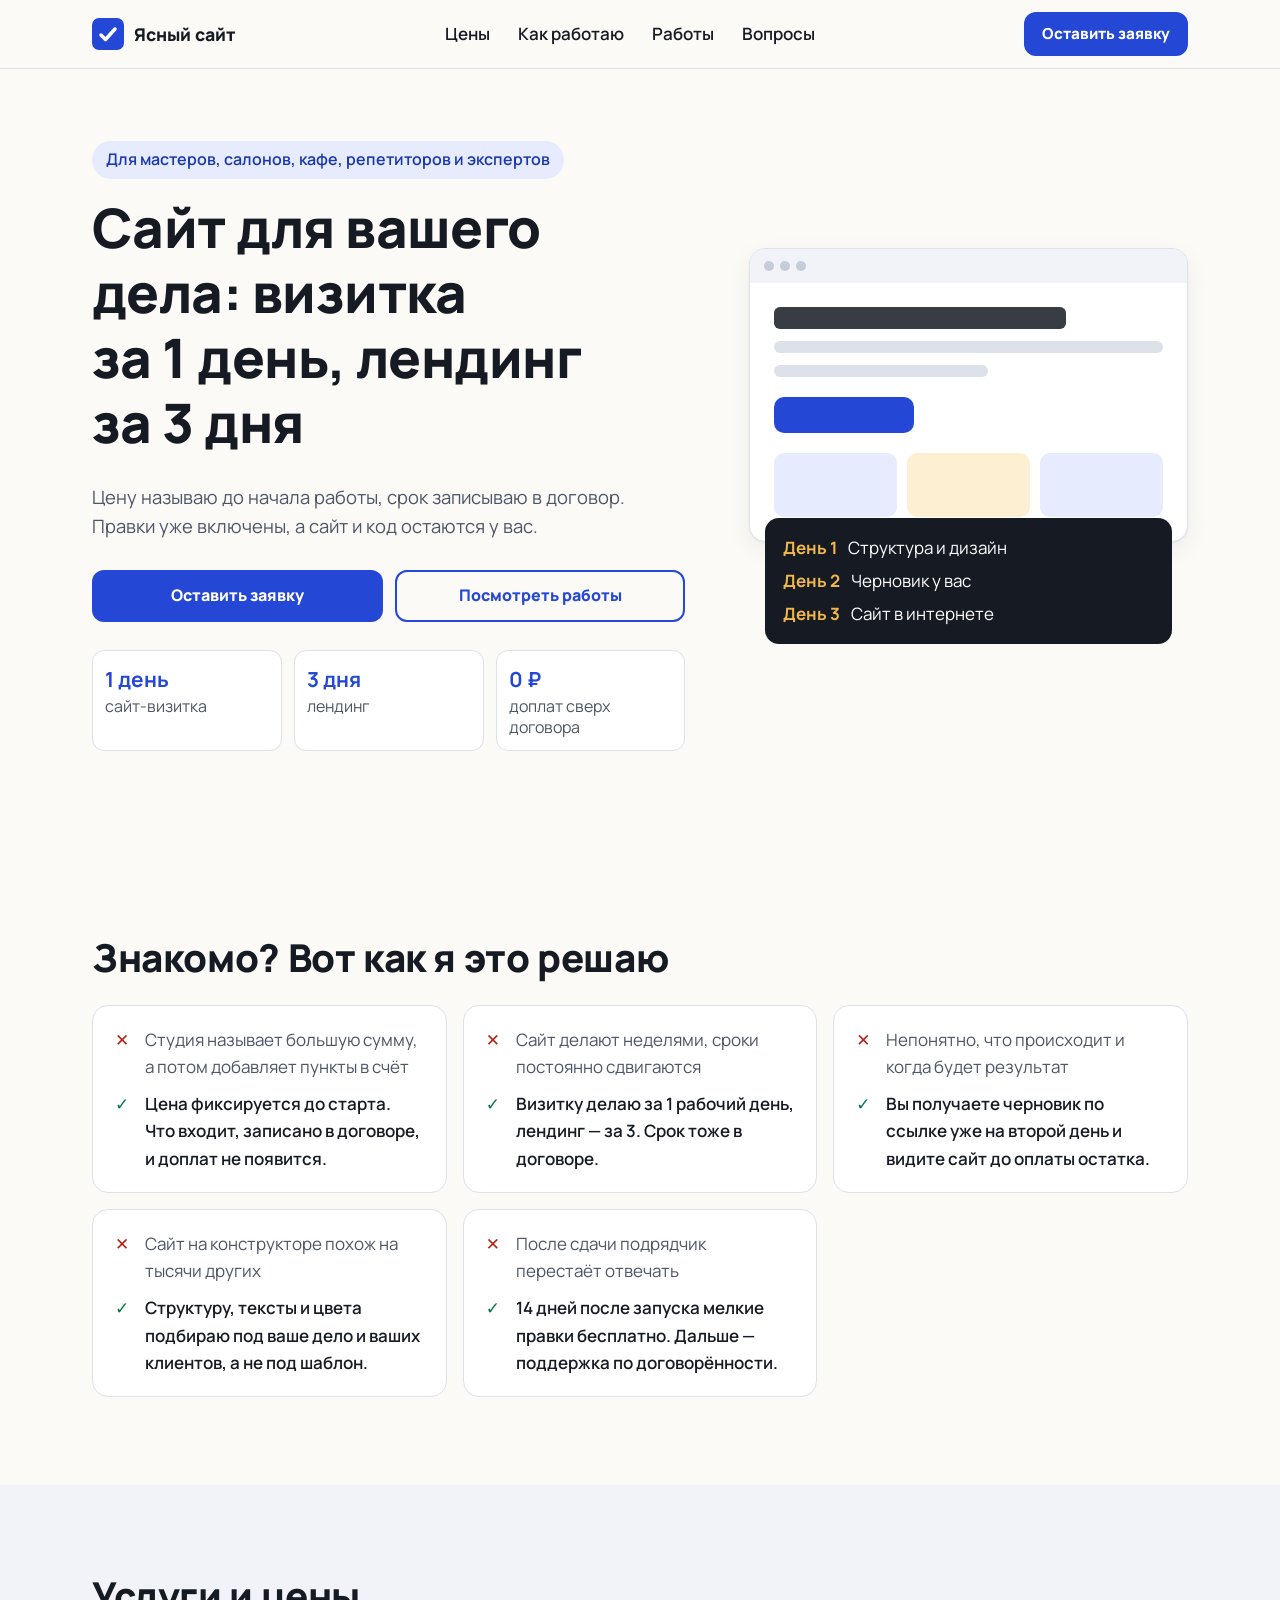
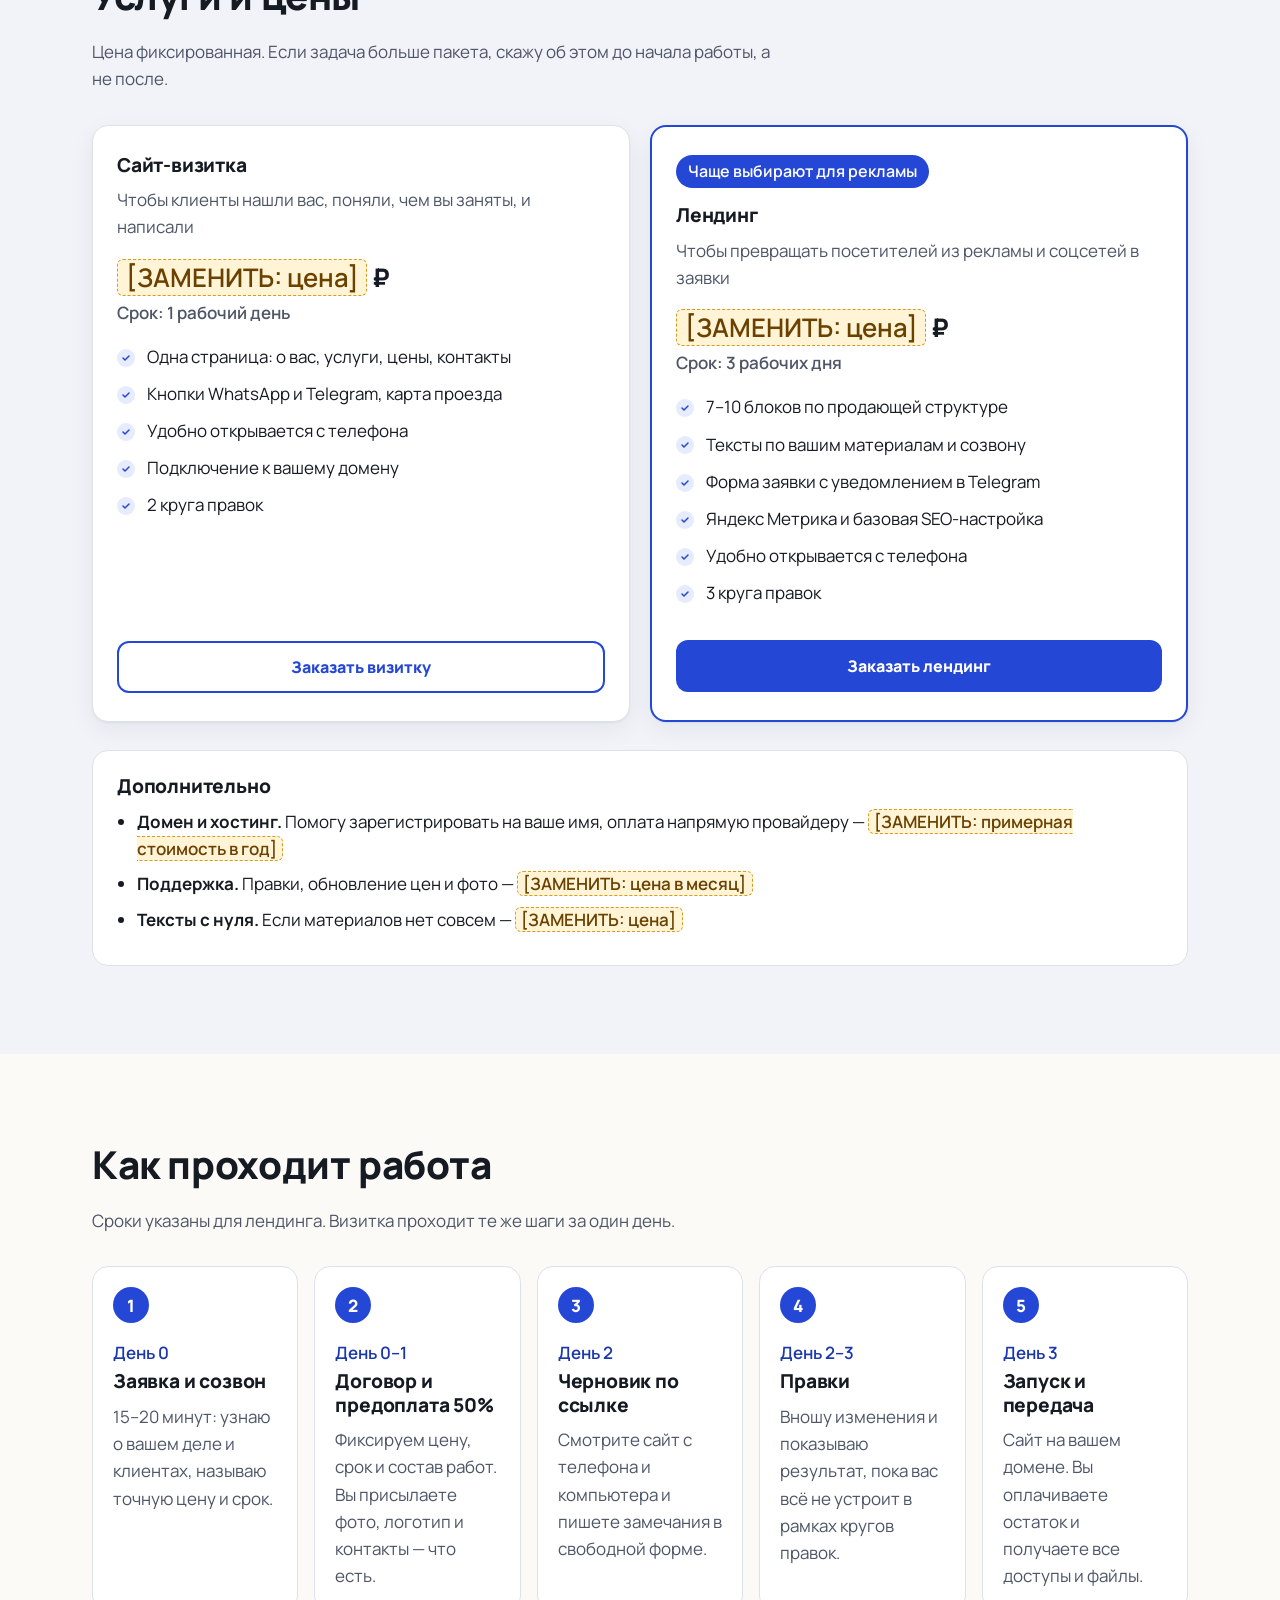
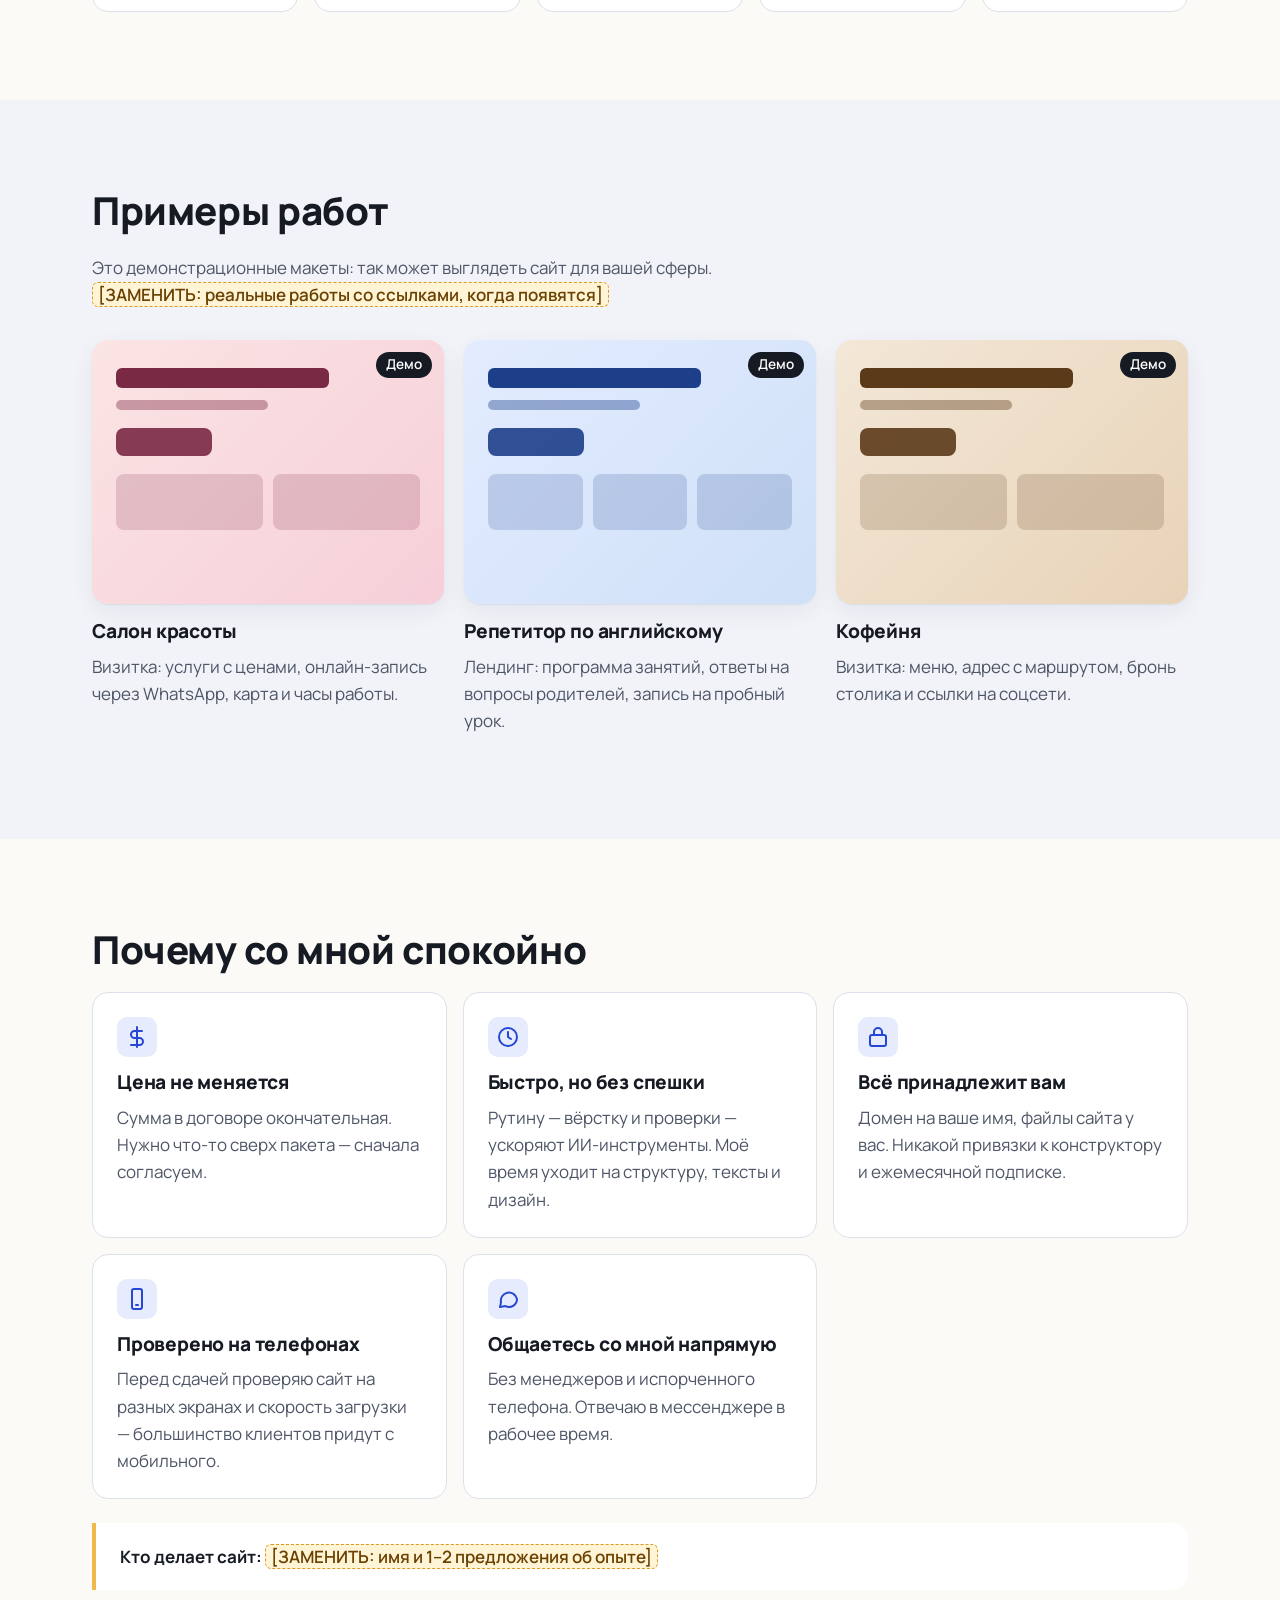
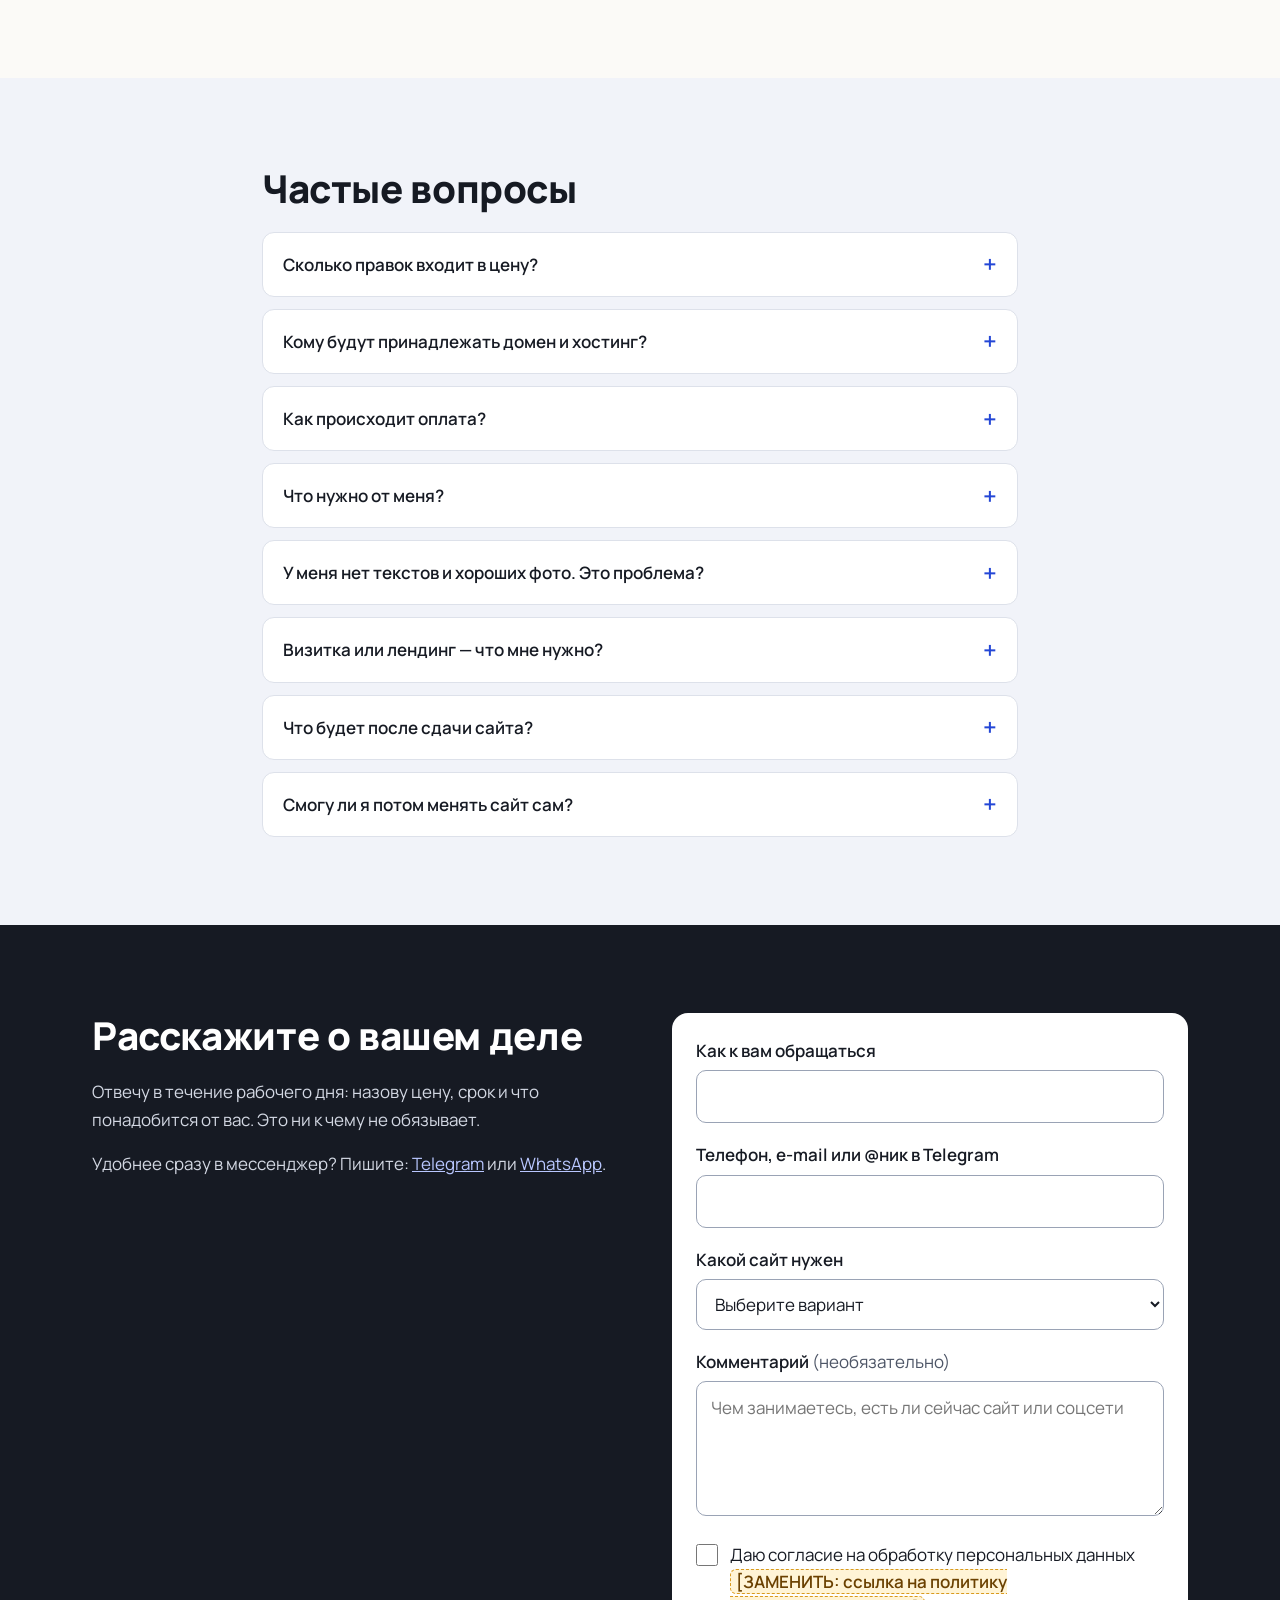
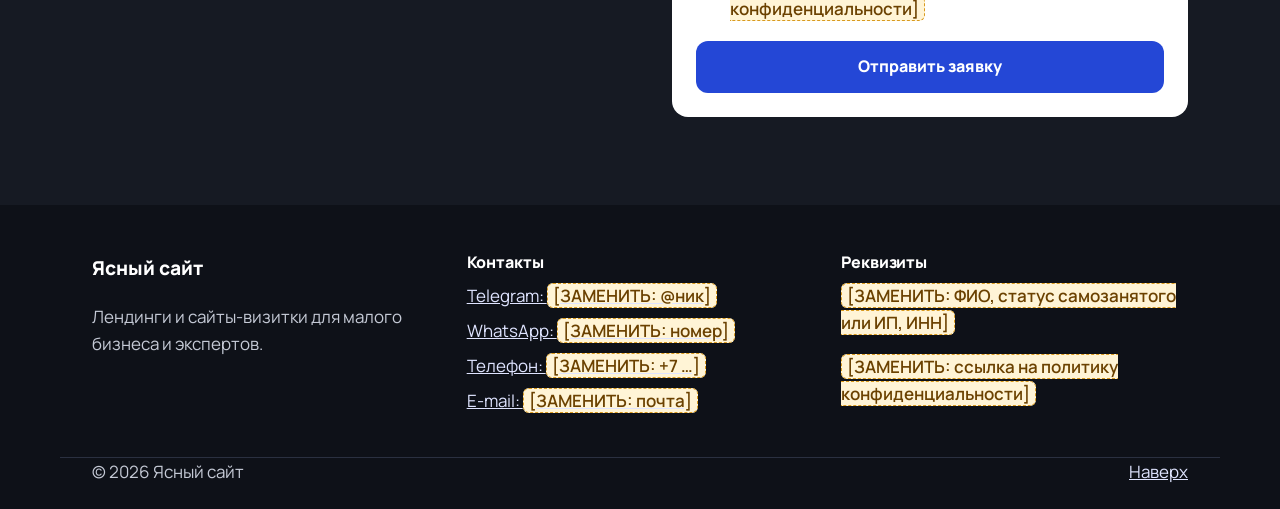
==== index.html @ 7e1de0df "Add files via upload" ====
<!DOCTYPE html>
<html lang="ru">
<head>
  <meta charset="utf-8">
  <meta name="viewport" content="width=device-width, initial-scale=1">
  <title>Ясный сайт — лендинг за 3 дня, визитка за 1 день</title>
  <meta name="description" content="Лендинги и сайты-визитки для малого бизнеса, мастеров и экспертов. Фиксированная цена, срок в договоре, правки включены, сайт и код остаются вашими.">
  <meta name="theme-color" content="#2447d6">
  <link rel="icon" href="favicon.svg" type="image/svg+xml">
  <!-- Open Graph. При переезде на свой домен замените адреса в og:url и og:image -->
  <meta property="og:type" content="website">
  <meta property="og:locale" content="ru_RU">
  <meta property="og:title" content="Ясный сайт — лендинг за 3 дня, визитка за 1 день">
  <meta property="og:description" content="Фиксированная цена, срок в договоре, правки включены. Сайт и код остаются вашими.">
  <meta property="og:url" content="https://nickitaevs.github.io/MyWebStudio/">
  <meta property="og:image" content="https://nickitaevs.github.io/MyWebStudio/og.png">
  <meta property="og:image:width" content="1200">
  <meta property="og:image:height" content="630">
  <meta name="twitter:card" content="summary_large_image">
  <link rel="preconnect" href="https://fonts.googleapis.com">
  <link rel="preconnect" href="https://fonts.gstatic.com" crossorigin>
  <link rel="stylesheet" href="https://fonts.googleapis.com/css2?family=Manrope:wght@400;600;800&amp;display=swap">
  <link rel="stylesheet" href="style.css">
  <script>document.documentElement.classList.add('js');</script>
</head>
<body>
<a class="skip" href="#main">Перейти к содержанию</a>

<header class="header">
  <div class="container header__inner">
    <a class="logo" href="#top" aria-label="Ясный сайт — в начало страницы">
      <img src="favicon.svg" alt="" width="32" height="32">
      <span>Ясный сайт</span>
    </a>
    <nav class="nav" aria-label="Разделы страницы">
      <a href="#prices">Цены</a>
      <a href="#process">Как работаю</a>
      <a href="#works">Работы</a>
      <a href="#faq">Вопросы</a>
    </nav>
    <a class="btn btn--primary btn--sm" href="#order">Оставить заявку</a>
  </div>
</header>

<main id="main">
<section class="hero" id="top">
  <div class="container hero__grid">
    <div class="hero__text">
      <p class="eyebrow">Для мастеров, салонов, кафе, репетиторов и экспертов</p>
      <h1>Сайт для вашего дела: визитка за&nbsp;1&nbsp;день, лендинг за&nbsp;3&nbsp;дня</h1>
      <p class="lead">Цену называю до начала работы, срок записываю в договор. Правки уже включены, а сайт и код остаются у вас.</p>
      <div class="hero__actions">
        <a class="btn btn--primary" href="#order">Оставить заявку</a>
        <a class="btn btn--ghost" href="#works">Посмотреть работы</a>
      </div>
      <ul class="hero__facts">
        <li><strong>1 день</strong><span>сайт-визитка</span></li>
        <li><strong>3 дня</strong><span>лендинг</span></li>
        <li><strong>0 ₽</strong><span>доплат сверх договора</span></li>
      </ul>
    </div>
    <div class="hero__visual" aria-hidden="true">
      <div class="mock">
        <div class="mock__bar"><i></i><i></i><i></i></div>
        <div class="mock__body">
          <div class="mock__line mock__line--title"></div>
          <div class="mock__line"></div>
          <div class="mock__line mock__line--short"></div>
          <div class="mock__btn"></div>
          <div class="mock__cards"><span></span><span></span><span></span></div>
        </div>
      </div>
      <ol class="timeline">
        <li><b>День 1</b> Структура и дизайн</li>
        <li><b>День 2</b> Черновик у вас</li>
        <li><b>День 3</b> Сайт в интернете</li>
      </ol>
    </div>
  </div>
</section>
<section class="section" id="pains" aria-labelledby="pains-title">
  <div class="container">
    <h2 id="pains-title" class="reveal">Знакомо? Вот как я это решаю</h2>
    <ul class="pains">
      <li class="pain reveal">
        <p class="pain__problem">Студия называет большую сумму, а потом добавляет пункты в счёт</p>
        <p class="pain__solution">Цена фиксируется до старта. Что входит, записано в договоре, и доплат не появится.</p>
      </li>
      <li class="pain reveal">
        <p class="pain__problem">Сайт делают неделями, сроки постоянно сдвигаются</p>
        <p class="pain__solution">Визитку делаю за 1 рабочий день, лендинг — за 3. Срок тоже в договоре.</p>
      </li>
      <li class="pain reveal">
        <p class="pain__problem">Непонятно, что происходит и когда будет результат</p>
        <p class="pain__solution">Вы получаете черновик по ссылке уже на второй день и видите сайт до оплаты остатка.</p>
      </li>
      <li class="pain reveal">
        <p class="pain__problem">Сайт на конструкторе похож на тысячи других</p>
        <p class="pain__solution">Структуру, тексты и цвета подбираю под ваше дело и ваших клиентов, а не под шаблон.</p>
      </li>
      <li class="pain reveal">
        <p class="pain__problem">После сдачи подрядчик перестаёт отвечать</p>
        <p class="pain__solution">14 дней после запуска мелкие правки бесплатно. Дальше — поддержка по договорённости.</p>
      </li>
    </ul>
  </div>
</section>
<section class="section section--alt" id="prices" aria-labelledby="prices-title">
  <div class="container">
    <h2 id="prices-title" class="reveal">Услуги и цены</h2>
    <p class="section__lead reveal">Цена фиксированная. Если задача больше пакета, скажу об этом до начала работы, а не после.</p>
    <div class="plans">
      <article class="plan reveal">
        <h3>Сайт-визитка</h3>
        <p class="plan__for">Чтобы клиенты нашли вас, поняли, чем вы заняты, и написали</p>
        <p class="plan__price"><span class="ph">[ЗАМЕНИТЬ: цена]</span> ₽</p>
        <p class="plan__term">Срок: 1 рабочий день</p>
        <ul class="checks">
          <li>Одна страница: о вас, услуги, цены, контакты</li>
          <li>Кнопки WhatsApp и Telegram, карта проезда</li>
          <li>Удобно открывается с телефона</li>
          <li>Подключение к вашему домену</li>
          <li>2 круга правок</li>
        </ul>
        <a class="btn btn--ghost btn--block" href="#order" data-plan="Сайт-визитка">Заказать визитку</a>
      </article>
      <article class="plan plan--accent reveal">
        <p class="plan__badge">Чаще выбирают для рекламы</p>
        <h3>Лендинг</h3>
        <p class="plan__for">Чтобы превращать посетителей из рекламы и соцсетей в заявки</p>
        <p class="plan__price"><span class="ph">[ЗАМЕНИТЬ: цена]</span> ₽</p>
        <p class="plan__term">Срок: 3 рабочих дня</p>
        <ul class="checks">
          <li>7–10 блоков по продающей структуре</li>
          <li>Тексты по вашим материалам и созвону</li>
          <li>Форма заявки с уведомлением в Telegram</li>
          <li>Яндекс Метрика и базовая SEO-настройка</li>
          <li>Удобно открывается с телефона</li>
          <li>3 круга правок</li>
        </ul>
        <a class="btn btn--primary btn--block" href="#order" data-plan="Лендинг">Заказать лендинг</a>
      </article>
    </div>
    <div class="extras reveal">
      <h3>Дополнительно</h3>
      <ul>
        <li><b>Домен и хостинг.</b> Помогу зарегистрировать на ваше имя, оплата напрямую провайдеру — <span class="ph">[ЗАМЕНИТЬ: примерная стоимость в год]</span></li>
        <li><b>Поддержка.</b> Правки, обновление цен и фото — <span class="ph">[ЗАМЕНИТЬ: цена в месяц]</span></li>
        <li><b>Тексты с нуля.</b> Если материалов нет совсем — <span class="ph">[ЗАМЕНИТЬ: цена]</span></li>
      </ul>
    </div>
  </div>
</section>
<section class="section" id="process" aria-labelledby="process-title">
  <div class="container">
    <h2 id="process-title" class="reveal">Как проходит работа</h2>
    <p class="section__lead reveal">Сроки указаны для лендинга. Визитка проходит те же шаги за один день.</p>
    <ol class="steps">
      <li class="step reveal">
        <span class="step__when">День 0</span>
        <h3>Заявка и созвон</h3>
        <p>15–20 минут: узнаю о вашем деле и клиентах, называю точную цену и срок.</p>
      </li>
      <li class="step reveal">
        <span class="step__when">День 0–1</span>
        <h3>Договор и предоплата 50%</h3>
        <p>Фиксируем цену, срок и состав работ. Вы присылаете фото, логотип и контакты — что есть.</p>
      </li>
      <li class="step reveal">
        <span class="step__when">День 2</span>
        <h3>Черновик по ссылке</h3>
        <p>Смотрите сайт с телефона и компьютера и пишете замечания в свободной форме.</p>
      </li>
      <li class="step reveal">
        <span class="step__when">День 2–3</span>
        <h3>Правки</h3>
        <p>Вношу изменения и показываю результат, пока вас всё не устроит в рамках кругов правок.</p>
      </li>
      <li class="step reveal">
        <span class="step__when">День 3</span>
        <h3>Запуск и передача</h3>
        <p>Сайт на вашем домене. Вы оплачиваете остаток и получаете все доступы и файлы.</p>
      </li>
    </ol>
  </div>
</section>
<section class="section section--alt" id="works" aria-labelledby="works-title">
  <div class="container">
    <h2 id="works-title" class="reveal">Примеры работ</h2>
    <p class="section__lead reveal">Это демонстрационные макеты: так может выглядеть сайт для вашей сферы. <span class="ph">[ЗАМЕНИТЬ: реальные работы со ссылками, когда появятся]</span></p>
    <div class="works">
      <article class="work reveal">
        <div class="work__preview work__preview--salon" role="img" aria-label="Демо-макет сайта салона красоты: крупный заголовок, кнопка записи и список услуг">
          <span class="work__tag">Демо</span>
          <div class="wp-title"></div><div class="wp-line"></div><div class="wp-btn"></div>
          <div class="wp-row"><span></span><span></span></div>
        </div>
        <h3>Салон красоты</h3>
        <p>Визитка: услуги с ценами, онлайн-запись через WhatsApp, карта и часы работы.</p>
      </article>
      <article class="work reveal">
        <div class="work__preview work__preview--tutor" role="img" aria-label="Демо-макет лендинга репетитора: заголовок, этапы обучения и форма пробного урока">
          <span class="work__tag">Демо</span>
          <div class="wp-title"></div><div class="wp-line"></div><div class="wp-btn"></div>
          <div class="wp-row"><span></span><span></span><span></span></div>
        </div>
        <h3>Репетитор по английскому</h3>
        <p>Лендинг: программа занятий, ответы на вопросы родителей, запись на пробный урок.</p>
      </article>
      <article class="work reveal">
        <div class="work__preview work__preview--cafe" role="img" aria-label="Демо-макет сайта кофейни: меню, фото зала и кнопка бронирования">
          <span class="work__tag">Демо</span>
          <div class="wp-title"></div><div class="wp-line"></div><div class="wp-btn"></div>
          <div class="wp-row"><span></span><span></span></div>
        </div>
        <h3>Кофейня</h3>
        <p>Визитка: меню, адрес с маршрутом, бронь столика и ссылки на соцсети.</p>
      </article>
    </div>
  </div>
</section>
<section class="section" id="why" aria-labelledby="why-title">
  <div class="container">
    <h2 id="why-title" class="reveal">Почему со мной спокойно</h2>
    <div class="why">
      <div class="why__item reveal">
        <svg class="icon" viewBox="0 0 24 24" aria-hidden="true"><path d="M12 2v20M17 6H9.5a3.5 3.5 0 0 0 0 7h5a3.5 3.5 0 0 1 0 7H6"/></svg>
        <h3>Цена не меняется</h3>
        <p>Сумма в договоре окончательная. Нужно что-то сверх пакета — сначала согласуем.</p>
      </div>
      <div class="why__item reveal">
        <svg class="icon" viewBox="0 0 24 24" aria-hidden="true"><circle cx="12" cy="12" r="9"/><path d="M12 7v5l3 2"/></svg>
        <h3>Быстро, но без спешки</h3>
        <p>Рутину — вёрстку и проверки — ускоряют ИИ-инструменты. Моё время уходит на структуру, тексты и дизайн.</p>
      </div>
      <div class="why__item reveal">
        <svg class="icon" viewBox="0 0 24 24" aria-hidden="true"><rect x="4" y="10" width="16" height="11" rx="2"/><path d="M8 10V7a4 4 0 0 1 8 0v3"/></svg>
        <h3>Всё принадлежит вам</h3>
        <p>Домен на ваше имя, файлы сайта у вас. Никакой привязки к конструктору и ежемесячной подписке.</p>
      </div>
      <div class="why__item reveal">
        <svg class="icon" viewBox="0 0 24 24" aria-hidden="true"><rect x="7" y="2" width="10" height="20" rx="2"/><path d="M11 18h2"/></svg>
        <h3>Проверено на телефонах</h3>
        <p>Перед сдачей проверяю сайт на разных экранах и скорость загрузки — большинство клиентов придут с мобильного.</p>
      </div>
      <div class="why__item reveal">
        <svg class="icon" viewBox="0 0 24 24" aria-hidden="true"><path d="M21 12a8 8 0 0 1-11.6 7.1L4 20l1-4.6A8 8 0 1 1 21 12z"/></svg>
        <h3>Общаетесь со мной напрямую</h3>
        <p>Без менеджеров и испорченного телефона. Отвечаю в мессенджере в рабочее время.</p>
      </div>
    </div>
    <div class="about reveal">
      <p><b>Кто делает сайт:</b> <span class="ph">[ЗАМЕНИТЬ: имя и 1–2 предложения об опыте]</span></p>
    </div>
  </div>
</section>
<section class="section section--alt" id="faq" aria-labelledby="faq-title">
  <div class="container container--narrow">
    <h2 id="faq-title" class="reveal">Частые вопросы</h2>
    <div class="faq">
      <details class="reveal">
        <summary>Сколько правок входит в цену?</summary>
        <p>В визитку — 2 круга, в лендинг — 3. Один круг — это ваш список замечаний, который я вношу целиком. Опечатки и мелочи исправляю без счёта.</p>
      </details>
      <details class="reveal">
        <summary>Кому будут принадлежать домен и хостинг?</summary>
        <p>Вам. Регистрируем их на ваше имя, вы платите провайдеру напрямую. Если захотите сменить исполнителя, всё останется у вас.</p>
      </details>
      <details class="reveal">
        <summary>Как происходит оплата?</summary>
        <p>50% после подписания договора, 50% — когда сайт готов и вы его приняли. <span class="ph">[ЗАМЕНИТЬ: способ оплаты и форма работы — самозанятость / ИП, чеки]</span></p>
      </details>
      <details class="reveal">
        <summary>Что нужно от меня?</summary>
        <p>Созвон на 15–20 минут, контакты, список услуг с ценами и фото, если они есть. Остальное подготовлю сам и пришлю на согласование.</p>
      </details>
      <details class="reveal">
        <summary>У меня нет текстов и хороших фото. Это проблема?</summary>
        <p>Нет. Тексты напишу по итогам созвона. Вместо фото можно использовать аккуратную графику, а позже заменить её на свои снимки.</p>
      </details>
      <details class="reveal">
        <summary>Визитка или лендинг — что мне нужно?</summary>
        <p>Визитка подходит, чтобы вас находили и могли связаться. Лендинг нужен, если вы запускаете рекламу и хотите получать заявки. Не уверены — напишите, подскажу бесплатно.</p>
      </details>
      <details class="reveal">
        <summary>Что будет после сдачи сайта?</summary>
        <p>14 дней мелкие правки бесплатно. Дальше — разовые правки или поддержка по договорённости. Все доступы и файлы у вас с первого дня запуска.</p>
      </details>
      <details class="reveal">
        <summary>Смогу ли я потом менять сайт сам?</summary>
        <p>Простые вещи вроде телефона или цены — да, покажу, где это править. Для крупных изменений проще обратиться ко мне или к любому веб-разработчику: код стандартный.</p>
      </details>
    </div>
  </div>
</section>
<section class="section cta" id="order" aria-labelledby="order-title">
  <div class="container cta__grid">
    <div class="cta__text reveal">
      <h2 id="order-title">Расскажите о вашем деле</h2>
      <p>Отвечу в течение рабочего дня: назову цену, срок и что понадобится от вас. Это ни к чему не обязывает.</p>
      <p>Удобнее сразу в мессенджер? Пишите: <a href="https://t.me/ZAMENIT">Telegram</a> или <a href="https://wa.me/70000000000">WhatsApp</a>.</p>
    </div>
    <form class="form reveal" id="lead-form" novalidate>
      <div class="field">
        <label for="f-name">Как к вам обращаться</label>
        <input id="f-name" name="name" type="text" autocomplete="name" required minlength="2" maxlength="60" aria-describedby="f-name-err">
        <p class="field__error" id="f-name-err" aria-live="polite"></p>
      </div>
      <div class="field">
        <label for="f-contact">Телефон, e-mail или @ник в Telegram</label>
        <input id="f-contact" name="contact" type="text" autocomplete="tel" required maxlength="80" aria-describedby="f-contact-err">
        <p class="field__error" id="f-contact-err" aria-live="polite"></p>
      </div>
      <div class="field">
        <label for="f-type">Какой сайт нужен</label>
        <select id="f-type" name="type" required aria-describedby="f-type-err">
          <option value="">Выберите вариант</option>
          <option>Сайт-визитка</option>
          <option>Лендинг</option>
          <option>Пока не знаю — помогите выбрать</option>
        </select>
        <p class="field__error" id="f-type-err" aria-live="polite"></p>
      </div>
      <div class="field">
        <label for="f-comment">Комментарий <span class="optional">(необязательно)</span></label>
        <textarea id="f-comment" name="comment" rows="4" maxlength="1000" placeholder="Чем занимаетесь, есть ли сейчас сайт или соцсети"></textarea>
      </div>
      <div class="field field--check">
        <input id="f-agree" name="agree" type="checkbox" required aria-describedby="f-agree-err">
        <label for="f-agree">Даю согласие на обработку персональных данных <span class="ph">[ЗАМЕНИТЬ: ссылка на политику конфиденциальности]</span></label>
        <p class="field__error" id="f-agree-err" aria-live="polite"></p>
      </div>
      <button class="btn btn--primary btn--block" type="submit">Отправить заявку</button>
      <p class="form__status" id="form-status" role="status" aria-live="polite"></p>
    </form>
  </div>
</section>
</main>

<footer class="footer">
  <div class="container footer__grid">
    <div>
      <p class="footer__brand">Ясный сайт</p>
      <p>Лендинги и сайты-визитки для малого бизнеса и экспертов.</p>
    </div>
    <div>
      <h2 class="footer__title">Контакты</h2>
      <ul class="footer__list">
        <li><a href="https://t.me/ZAMENIT">Telegram: <span class="ph">[ЗАМЕНИТЬ: @ник]</span></a></li>
        <li><a href="https://wa.me/70000000000">WhatsApp: <span class="ph">[ЗАМЕНИТЬ: номер]</span></a></li>
        <li><a href="tel:+70000000000">Телефон:&nbsp;<span class="ph">[ЗАМЕНИТЬ:&nbsp;+7&nbsp;…]</span></a></li>
        <li><a href="mailto:hello@example.ru">E-mail: <span class="ph">[ЗАМЕНИТЬ: почта]</span></a></li>
      </ul>
    </div>
    <div>
      <h2 class="footer__title">Реквизиты</h2>
      <p><span class="ph">[ЗАМЕНИТЬ: ФИО, статус самозанятого или ИП, ИНН]</span></p>
      <p><span class="ph">[ЗАМЕНИТЬ: ссылка на политику конфиденциальности]</span></p>
    </div>
  </div>
  <div class="container footer__bottom">
    <p>© <span id="year">2026</span> Ясный сайт</p>
    <a href="#top">Наверх</a>
  </div>
</footer>

<script src="script.js" defer></script>
</body>
</html>
---- style.css ----
:root {
  --bg: #fbfaf7;
  --surface: #ffffff;
  --alt: #f1f3f9;
  --text: #161a23;
  --muted: #4d5566;
  --line: #dde1ea;
  --accent: #2447d6;
  --accent-dark: #1a37ad;
  --accent-soft: #e6ebfd;
  --warm: #f2b84b;
  --ph-bg: #fff4d6;
  --ph-text: #6b4100;
  --error: #b42318;
  --ok: #067647;
  --radius: 16px;
  --shadow: 0 1px 2px rgba(22, 26, 35, .06), 0 8px 24px rgba(22, 26, 35, .06);
  --font: "Manrope", system-ui, -apple-system, "Segoe UI", Roboto, sans-serif;
}

*, *::before, *::after { box-sizing: border-box; }
html { scroll-behavior: smooth; scroll-padding-top: 80px; -webkit-text-size-adjust: 100%; }
body {
  margin: 0;
  background: var(--bg);
  color: var(--text);
  font-family: var(--font);
  font-size: 17px;
  line-height: 1.6;
  overflow-wrap: break-word;
}
img, svg { max-width: 100%; display: block; }
h1, h2, h3 { line-height: 1.2; margin: 0 0 .5em; letter-spacing: -.01em; }
h1 { font-size: clamp(2rem, 6vw, 3.4rem); font-weight: 800; }
h2 { font-size: clamp(1.6rem, 4.5vw, 2.4rem); font-weight: 800; }
h3 { font-size: 1.2rem; font-weight: 800; }
p { margin: 0 0 1em; }
a { color: var(--accent); }
a:hover { color: var(--accent-dark); }
:focus-visible { outline: 3px solid var(--accent); outline-offset: 3px; border-radius: 4px; }

.container { width: 100%; max-width: 1160px; margin: 0 auto; padding: 0 20px; }
.container--narrow { max-width: 820px; }
.skip { position: absolute; left: -9999px; top: 8px; background: var(--surface); padding: 8px 16px; z-index: 100; }
.skip:focus { left: 8px; }

/* Заглушки, которые нужно заменить перед запуском — видны сразу */
.ph { background: var(--ph-bg); color: var(--ph-text); border: 1px dashed #d99a1e; border-radius: 6px; padding: 0 .3em; font-weight: 600; }

/* Кнопки */
.btn {
  display: inline-flex; align-items: center; justify-content: center;
  min-height: 52px; padding: 12px 26px; border-radius: 12px;
  font: 800 1rem/1.2 var(--font); text-decoration: none; text-align: center;
  border: 2px solid transparent; cursor: pointer;
  transition: background-color .2s, color .2s, border-color .2s, transform .2s;
}
.btn--primary { background: var(--accent); color: #fff; }
.btn--primary:hover { background: var(--accent-dark); color: #fff; }
.btn--ghost { background: transparent; color: var(--accent); border-color: var(--accent); }
.btn--ghost:hover { background: var(--accent-soft); color: var(--accent-dark); }
.btn--sm { min-height: 44px; padding: 8px 16px; font-size: .95rem; }
.btn--block { width: 100%; }
.btn:active { transform: translateY(1px); }

/* Шапка */
.header { position: sticky; top: 0; z-index: 50; background: rgba(251, 250, 247, .92); backdrop-filter: blur(8px); border-bottom: 1px solid var(--line); }
.header__inner { display: flex; align-items: center; justify-content: space-between; gap: 16px; min-height: 68px; }
.logo { display: flex; align-items: center; gap: 10px; font-weight: 800; font-size: 1.1rem; color: var(--text); text-decoration: none; }
.nav { display: none; gap: 28px; }
.nav a { color: var(--text); text-decoration: none; font-weight: 600; }
.nav a:hover { color: var(--accent); }

/* Первый экран */
.hero { padding: 48px 0 64px; }
.hero__grid { display: grid; gap: 40px; align-items: center; }
.eyebrow { display: inline-block; background: var(--accent-soft); color: var(--accent-dark); font-weight: 600; border-radius: 999px; padding: 6px 14px; font-size: 1rem; }
.lead { font-size: 1.15rem; color: var(--muted); max-width: 36em; }
.hero__actions { display: flex; flex-wrap: wrap; gap: 12px; margin: 28px 0; }
.hero__actions .btn { flex: 1 1 200px; }
.hero__facts { list-style: none; padding: 0; margin: 0; display: grid; grid-template-columns: repeat(3, 1fr); gap: 12px; }
.hero__facts li { background: var(--surface); border: 1px solid var(--line); border-radius: 12px; padding: 12px; }
.hero__facts strong { display: block; font-size: 1.3rem; color: var(--accent); }
.hero__facts span { display: block; color: var(--muted); font-size: 1rem; line-height: 1.3; }

.hero__visual { position: relative; max-width: 520px; width: 100%; margin: 0 auto; }
.mock { background: var(--surface); border-radius: var(--radius); box-shadow: var(--shadow); border: 1px solid var(--line); overflow: hidden; }
.mock__bar { display: flex; gap: 6px; padding: 12px 14px; background: var(--alt); }
.mock__bar i { width: 10px; height: 10px; border-radius: 50%; background: #c6ccd9; }
.mock__body { padding: 24px; }
.mock__line { height: 12px; border-radius: 6px; background: var(--line); margin-bottom: 12px; }
.mock__line--title { height: 22px; width: 75%; background: var(--text); opacity: .85; }
.mock__line--short { width: 55%; }
.mock__btn { width: 140px; height: 36px; border-radius: 10px; background: var(--accent); margin: 20px 0; }
.mock__cards { display: grid; grid-template-columns: repeat(3, 1fr); gap: 10px; }
.mock__cards span { height: 64px; border-radius: 10px; background: var(--accent-soft); }
.mock__cards span:nth-child(2) { background: #fdf0d2; }
.timeline { list-style: none; padding: 16px 18px; margin: -24px 16px 0; position: relative; background: var(--text); color: #fff; border-radius: 14px; display: grid; gap: 6px; }
.timeline b { color: var(--warm); margin-right: 8px; }

/* Секции */
.section { padding: 64px 0; }
.section--alt { background: var(--alt); }
.section__lead { color: var(--muted); max-width: 40em; margin-bottom: 32px; }

/* Боли → решения */
.pains { list-style: none; padding: 0; margin: 24px 0 0; display: grid; gap: 16px; }
.pain { background: var(--surface); border: 1px solid var(--line); border-radius: var(--radius); padding: 20px 22px; }
.pain__problem { color: var(--muted); padding-left: 30px; position: relative; margin-bottom: .6em; }
.pain__problem::before { content: "✕"; position: absolute; left: 0; color: var(--error); font-weight: 800; }
.pain__solution { font-weight: 600; padding-left: 30px; position: relative; margin: 0; }
.pain__solution::before { content: "✓"; position: absolute; left: 0; color: var(--ok); font-weight: 800; }

/* Тарифы */
.plans { display: grid; gap: 20px; }
.plan { background: var(--surface); border: 1px solid var(--line); border-radius: var(--radius); padding: 28px 24px; display: flex; flex-direction: column; box-shadow: var(--shadow); }
.plan--accent { border: 2px solid var(--accent); }
.plan__badge { align-self: flex-start; background: var(--accent); color: #fff; border-radius: 999px; padding: 4px 12px; font-weight: 600; font-size: 1rem; }
.plan__for { color: var(--muted); }
.plan__price { font-size: 1.6rem; font-weight: 800; margin: 0; }
.plan__term { color: var(--muted); font-weight: 600; }
.checks { list-style: none; padding: 0; margin: 0 0 24px; flex: 1; }
.checks li { padding-left: 30px; position: relative; margin-bottom: 10px; }
.checks li::before { content: ""; position: absolute; left: 0; top: .35em; width: 18px; height: 18px; border-radius: 50%; background: var(--accent-soft) url("data:image/svg+xml,%3Csvg xmlns='http://www.w3.org/2000/svg' viewBox='0 0 24 24'%3E%3Cpath d='M6 12l4 4 8-8' fill='none' stroke='%232447d6' stroke-width='3' stroke-linecap='round' stroke-linejoin='round'/%3E%3C/svg%3E") center/12px no-repeat; }
.extras { margin-top: 28px; background: var(--surface); border-radius: var(--radius); padding: 24px; border: 1px solid var(--line); }
.extras ul { margin: 0; padding-left: 1.2em; }
.extras li { margin-bottom: 8px; }

/* Шаги */
.steps { list-style: none; padding: 0; margin: 0; display: grid; gap: 16px; counter-reset: step; }
.step { position: relative; background: var(--surface); border: 1px solid var(--line); border-radius: var(--radius); padding: 22px 22px 18px 72px; counter-increment: step; }
.step::before { content: counter(step); position: absolute; left: 20px; top: 20px; width: 36px; height: 36px; border-radius: 50%; background: var(--accent); color: #fff; font-weight: 800; display: grid; place-items: center; }
.step__when { display: inline-block; font-weight: 600; color: var(--accent-dark); margin-bottom: 4px; }
.step p { margin: 0; color: var(--muted); }

/* Портфолио */
.works { display: grid; gap: 20px; }
.work h3 { margin-top: 16px; }
.work p { color: var(--muted); }
.work__preview { position: relative; aspect-ratio: 4 / 3; border-radius: var(--radius); padding: 28px 24px; overflow: hidden; box-shadow: var(--shadow); }
.work__tag { position: absolute; top: 12px; right: 12px; background: var(--text); color: #fff; font-size: .85rem; font-weight: 600; padding: 2px 10px; border-radius: 999px; }
.wp-title { height: 20px; width: 70%; border-radius: 6px; background: currentColor; margin-bottom: 12px; }
.wp-line { height: 10px; width: 50%; border-radius: 5px; background: currentColor; opacity: .4; }
.wp-btn { width: 96px; height: 28px; border-radius: 8px; margin: 18px 0; background: currentColor; opacity: .9; }
.wp-row { display: flex; gap: 10px; }
.wp-row span { flex: 1; height: 56px; border-radius: 8px; background: currentColor; opacity: .18; }
.work__preview--salon { background: linear-gradient(135deg, #fbe4e4, #f6cfd9); color: #7a2944; }
.work__preview--tutor { background: linear-gradient(135deg, #e3ecff, #cfe0f7); color: #1d3f8a; }
.work__preview--cafe { background: linear-gradient(135deg, #f3e7d7, #e8d3b8); color: #5b3a1a; }

/* Почему я */
.why { display: grid; gap: 16px; }
.why__item { background: var(--surface); border: 1px solid var(--line); border-radius: var(--radius); padding: 24px; }
.why__item p { margin: 0; color: var(--muted); }
.icon { width: 40px; height: 40px; padding: 8px; border-radius: 10px; background: var(--accent-soft); fill: none; stroke: var(--accent); stroke-width: 2; stroke-linecap: round; stroke-linejoin: round; margin-bottom: 14px; }
.about { margin-top: 24px; padding: 20px 24px; border-left: 4px solid var(--warm); background: var(--surface); border-radius: 0 var(--radius) var(--radius) 0; }
.about p { margin: 0; }

/* FAQ */
.faq { display: grid; gap: 12px; }
.faq details { background: var(--surface); border: 1px solid var(--line); border-radius: 12px; }
.faq summary { cursor: pointer; list-style: none; padding: 18px 52px 18px 20px; font-weight: 600; position: relative; }
.faq summary::-webkit-details-marker { display: none; }
.faq summary::after { content: "+"; position: absolute; right: 20px; top: 50%; transform: translateY(-50%); font-size: 1.5rem; color: var(--accent); transition: transform .2s; }
.faq details[open] summary::after { transform: translateY(-50%) rotate(45deg); }
.faq details p { padding: 0 20px 18px; margin: 0; color: var(--muted); }

/* Заявка */
.cta { background: var(--text); color: #fff; }
.cta__grid { display: grid; gap: 32px; }
.cta__text p { color: #d3d8e3; }
.cta__text a { color: #b9c7ff; }
.cta__text a:hover { color: #fff; }
.form { background: var(--surface); color: var(--text); border-radius: var(--radius); padding: 24px; }
.field { margin-bottom: 18px; }
.field label { display: block; font-weight: 600; margin-bottom: 6px; }
.optional { font-weight: 400; color: var(--muted); }
.field input[type="text"], .field select, .field textarea {
  width: 100%; font: inherit; color: var(--text); background: var(--surface);
  border: 1.5px solid #9aa3b5; border-radius: 10px; padding: 12px 14px; min-height: 50px;
}
.field textarea { resize: vertical; }
.field input:focus, .field select:focus, .field textarea:focus { outline: none; border-color: var(--accent); box-shadow: 0 0 0 3px var(--accent-soft); }
.field [aria-invalid="true"] { border-color: var(--error); }
.field__error { color: var(--error); font-size: 1rem; margin: 6px 0 0; min-height: 0; }
.field__error:empty { display: none; }
.field--check { display: grid; grid-template-columns: 24px 1fr; gap: 10px; align-items: start; }
.field--check input { width: 22px; height: 22px; margin: 3px 0 0; accent-color: var(--accent); }
.field--check label { font-weight: 400; margin: 0; }
.field--check .field__error { grid-column: 1 / -1; }
.form__status { margin: 14px 0 0; font-weight: 600; }
.form__status:empty { display: none; }
.form__status.is-ok { color: var(--ok); }
.form__status.is-error { color: var(--error); }

/* Футер */
.footer { background: #0e1118; color: #c5cad6; padding: 48px 0 24px; }
.footer a { color: #dfe4ff; }
.footer__grid { display: grid; gap: 28px; }
.footer__brand { font-weight: 800; font-size: 1.2rem; color: #fff; }
.footer__title { font-size: 1rem; color: #fff; margin-bottom: 10px; }
.footer__list { list-style: none; padding: 0; margin: 0; }
.footer__list li { margin-bottom: 8px; }
.footer__bottom { display: flex; justify-content: space-between; gap: 16px; border-top: 1px solid #2a3040; margin-top: 32px; padding-top: 20px; }
.footer__bottom p { margin: 0; }

/* Появление при прокрутке — только при включённом JS и без reduced motion */
@media (prefers-reduced-motion: no-preference) {
  .js .reveal { opacity: 0; transform: translateY(18px); transition: opacity .6s ease, transform .6s ease; }
  .js .reveal.is-visible { opacity: 1; transform: none; }
}
@media (prefers-reduced-motion: reduce) {
  html { scroll-behavior: auto; }
  *, *::before, *::after { transition: none !important; animation: none !important; }
}

/* Планшет */
@media (min-width: 700px) {
  .container { padding: 0 32px; }
  .section { padding: 88px 0; }
  .pains { grid-template-columns: repeat(2, 1fr); }
  .plans { grid-template-columns: repeat(2, 1fr); }
  .works { grid-template-columns: repeat(3, 1fr); }
  .why { grid-template-columns: repeat(2, 1fr); }
  .footer__grid { grid-template-columns: repeat(3, 1fr); }
}

/* Десктоп */
@media (min-width: 1000px) {
  .nav { display: flex; }
  .hero { padding: 72px 0 96px; }
  .hero__grid { grid-template-columns: 1.15fr .85fr; gap: 64px; }
  .pains { grid-template-columns: repeat(3, 1fr); }
  .steps { grid-template-columns: repeat(5, 1fr); }
  .step { padding: 72px 20px 22px; }
  .why { grid-template-columns: repeat(3, 1fr); }
  .cta__grid { grid-template-columns: 1fr 1fr; gap: 64px; align-items: start; }
}
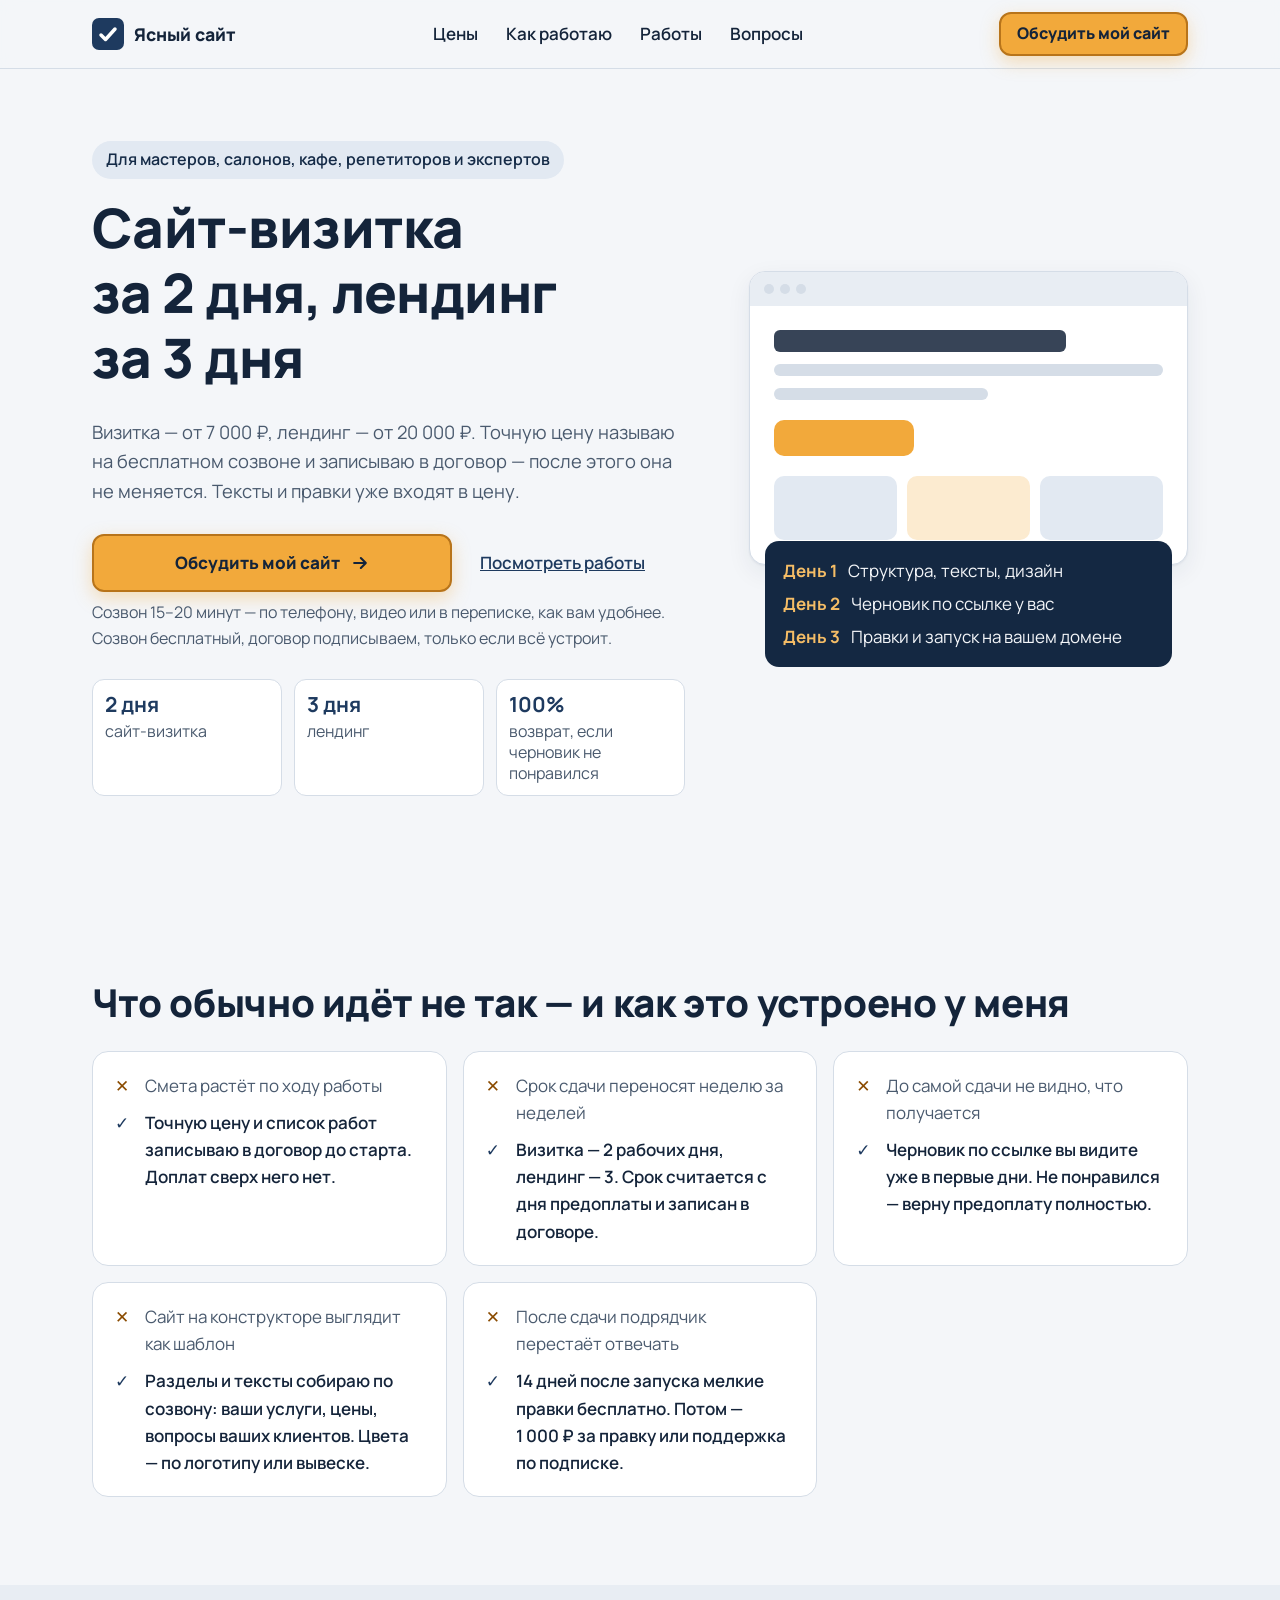
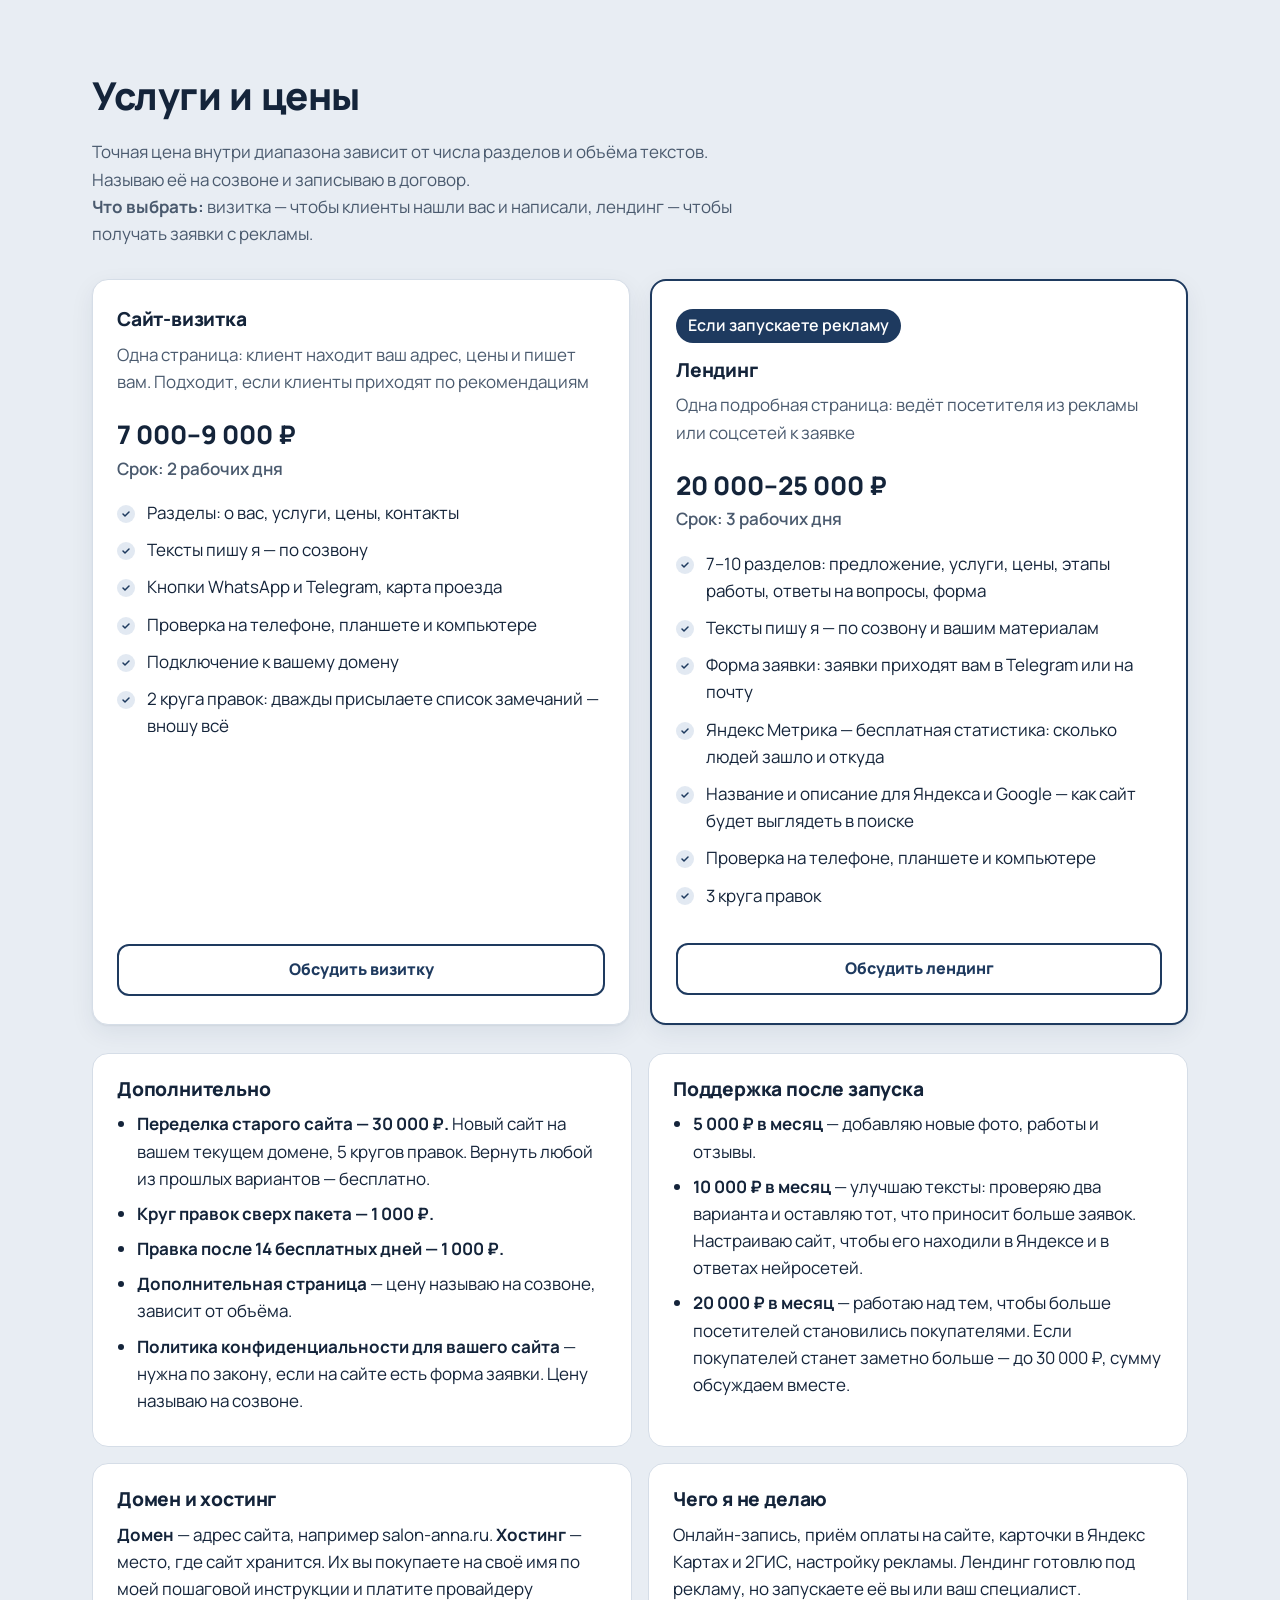
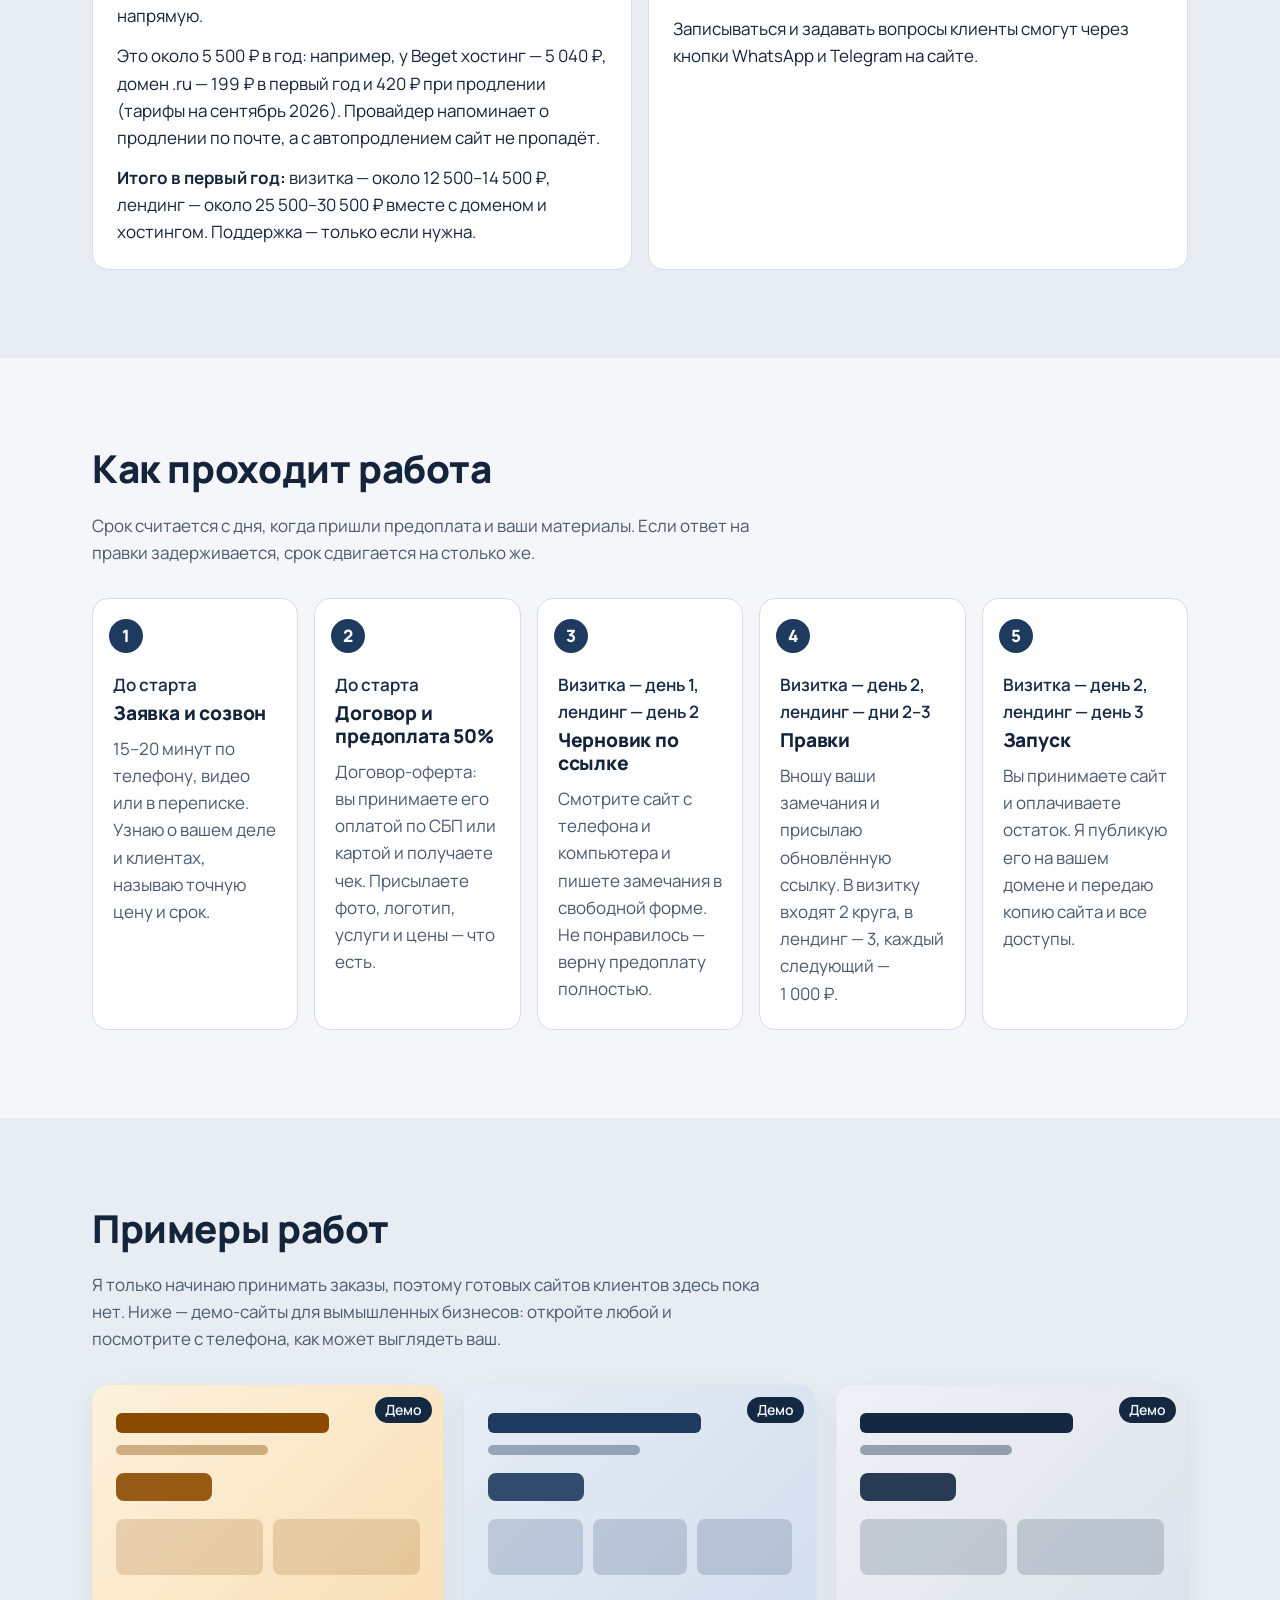
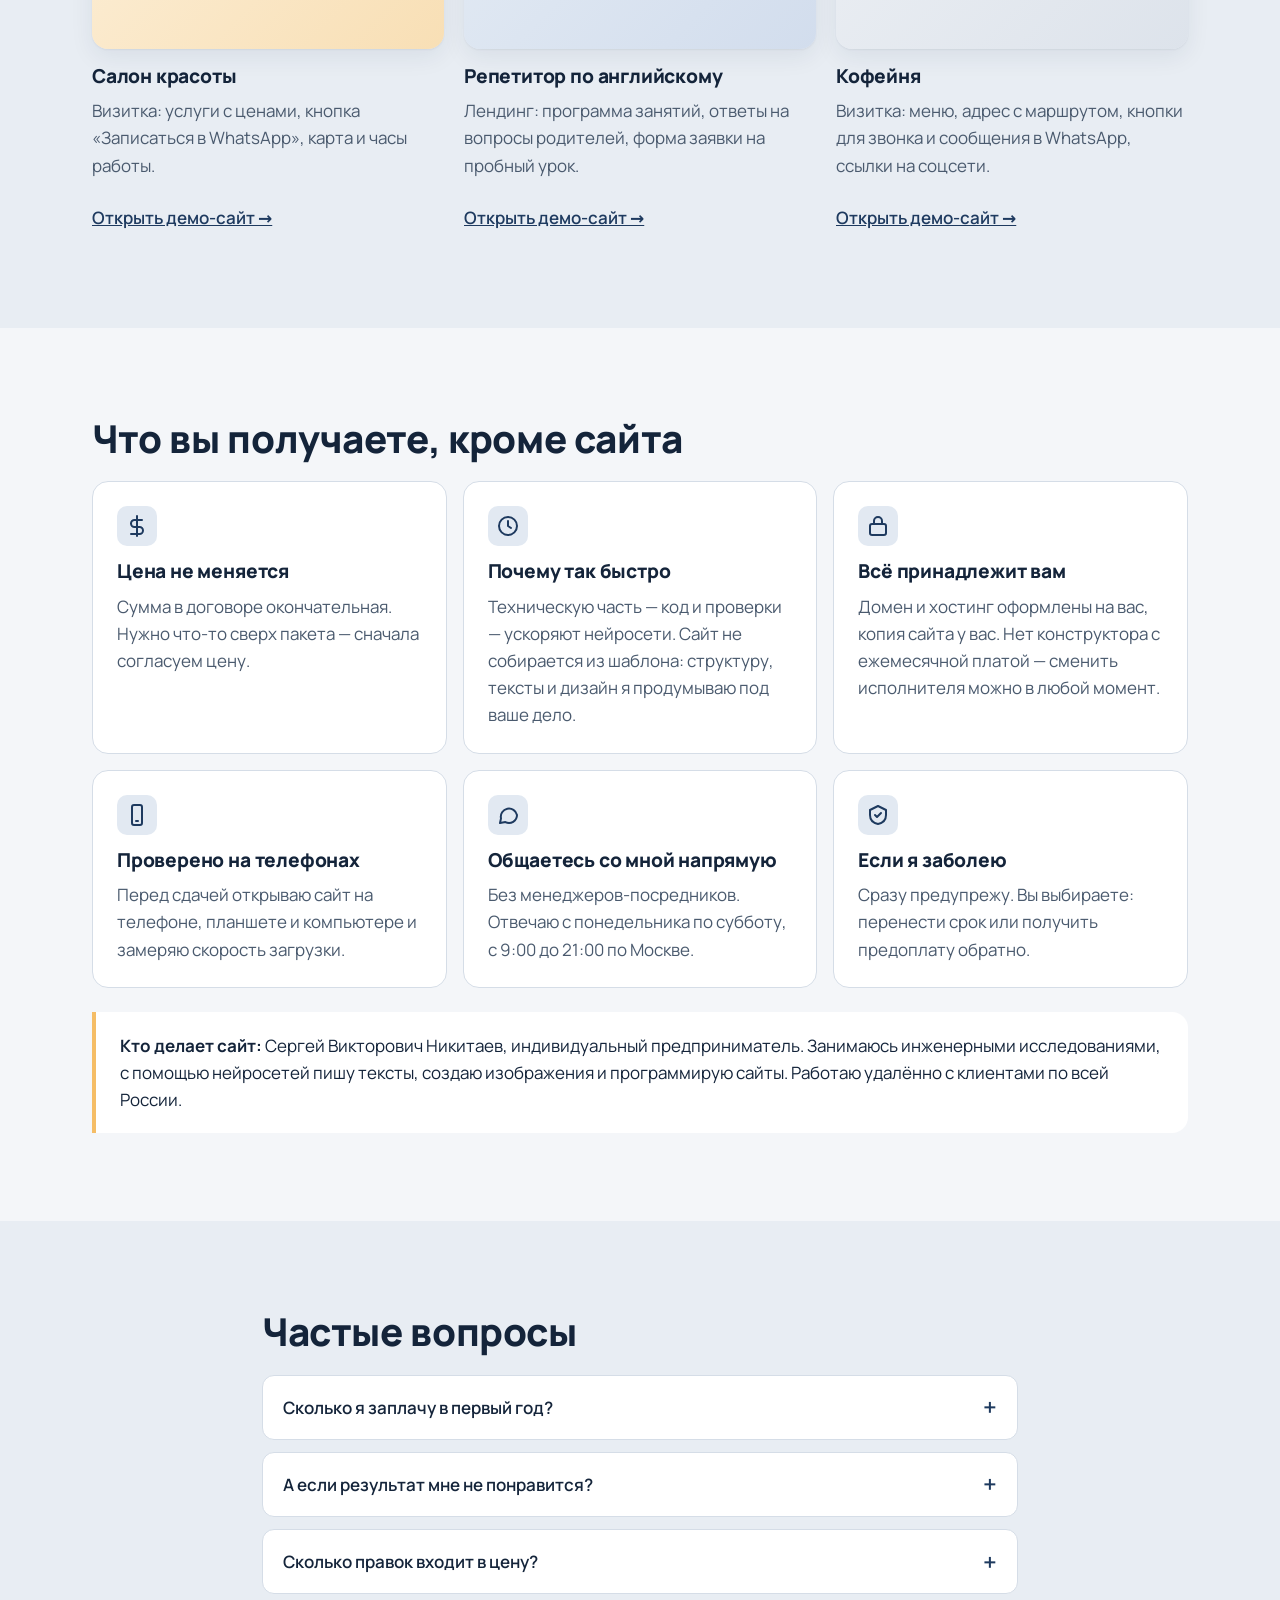
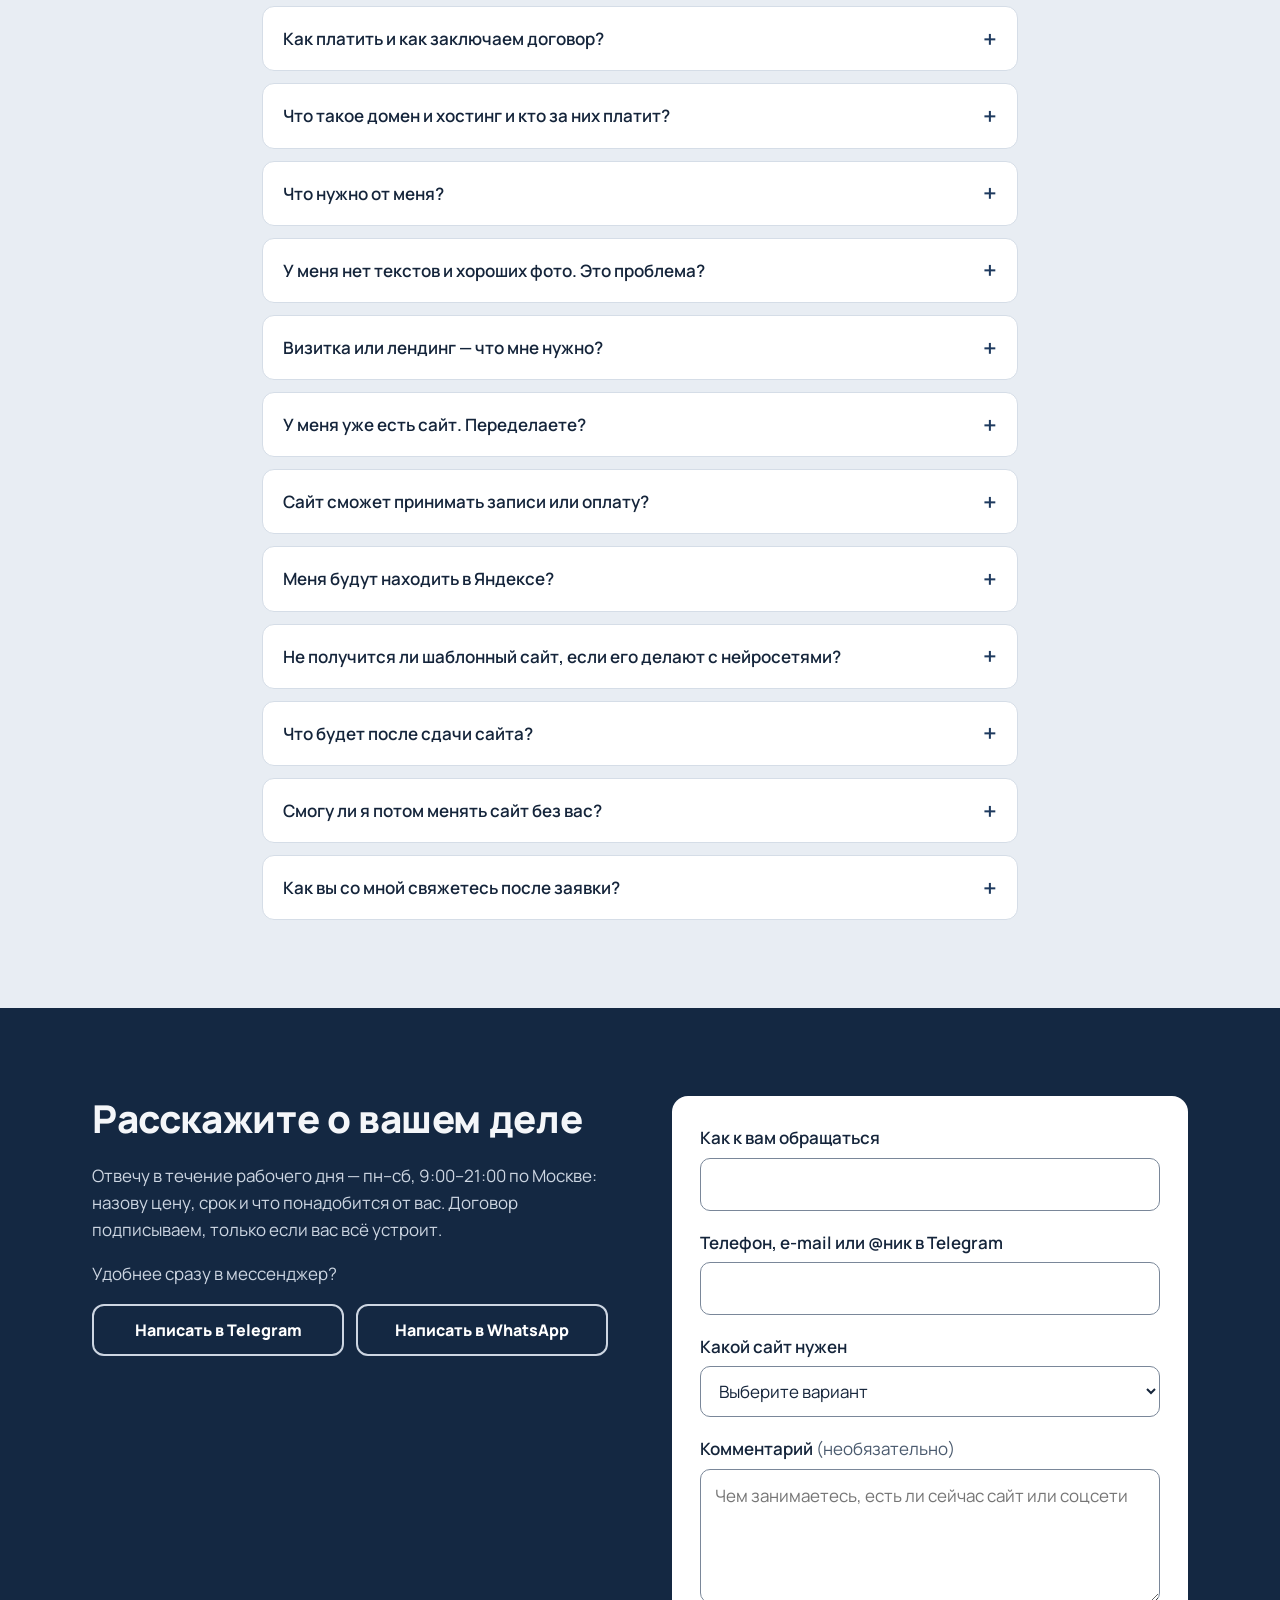
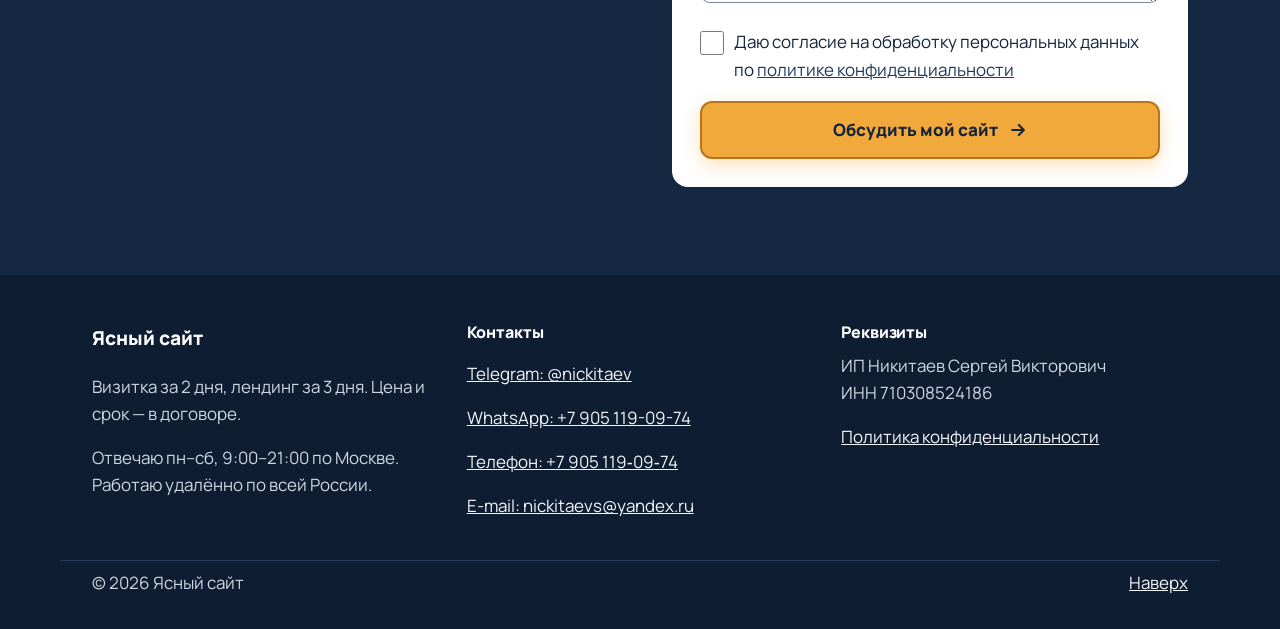
==== commit e1385ba3: "Add files via upload" ====
--- a/index.html
+++ b/index.html
@@ -3,23 +3,20 @@
 <head>
   <meta charset="utf-8">
   <meta name="viewport" content="width=device-width, initial-scale=1">
-  <title>Ясный сайт — лендинг за 3 дня, визитка за 1 день</title>
-  <meta name="description" content="Лендинги и сайты-визитки для малого бизнеса, мастеров и экспертов. Фиксированная цена, срок в договоре, правки включены, сайт и код остаются вашими.">
-  <meta name="theme-color" content="#2447d6">
+  <title>Ясный сайт — визитка за 2 дня, лендинг за 3 дня</title>
+  <meta name="description" content="Сайт-визитка за 2 дня от 7 000 ₽, лендинг за 3 дня от 20 000 ₽ для мастеров, салонов, кафе, репетиторов и экспертов. Цена и срок — в договоре, предоплату верну, если черновик не понравится.">
+  <meta name="theme-color" content="#f4f6f9">
   <link rel="icon" href="favicon.svg" type="image/svg+xml">
   <!-- Open Graph. При переезде на свой домен замените адреса в og:url и og:image -->
   <meta property="og:type" content="website">
   <meta property="og:locale" content="ru_RU">
-  <meta property="og:title" content="Ясный сайт — лендинг за 3 дня, визитка за 1 день">
-  <meta property="og:description" content="Фиксированная цена, срок в договоре, правки включены. Сайт и код остаются вашими.">
+  <meta property="og:title" content="Ясный сайт — визитка за 2 дня, лендинг за 3 дня">
+  <meta property="og:description" content="Визитка от 7 000 ₽, лендинг от 20 000 ₽. Цена и срок — в договоре, правки в цене, предоплату верну, если черновик не понравится.">
   <meta property="og:url" content="https://nickitaevs.github.io/MyWebStudio/">
   <meta property="og:image" content="https://nickitaevs.github.io/MyWebStudio/og.png">
   <meta property="og:image:width" content="1200">
   <meta property="og:image:height" content="630">
   <meta name="twitter:card" content="summary_large_image">
-  <link rel="preconnect" href="https://fonts.googleapis.com">
-  <link rel="preconnect" href="https://fonts.gstatic.com" crossorigin>
-  <link rel="stylesheet" href="https://fonts.googleapis.com/css2?family=Manrope:wght@400;600;800&amp;display=swap">
   <link rel="stylesheet" href="style.css">
   <script>document.documentElement.classList.add('js');</script>
 </head>
@@ -38,7 +35,7 @@
       <a href="#works">Работы</a>
       <a href="#faq">Вопросы</a>
     </nav>
-    <a class="btn btn--primary btn--sm" href="#order">Оставить заявку</a>
+    <a class="btn btn--cta btn--sm" href="#order" aria-label="Обсудить мой сайт"><span class="only-wide">Обсудить мой сайт</span><span class="only-narrow">Обсудить</span></a>
   </div>
 </header>
 
@@ -47,16 +44,17 @@
   <div class="container hero__grid">
     <div class="hero__text">
       <p class="eyebrow">Для мастеров, салонов, кафе, репетиторов и экспертов</p>
-      <h1>Сайт для вашего дела: визитка за&nbsp;1&nbsp;день, лендинг за&nbsp;3&nbsp;дня</h1>
-      <p class="lead">Цену называю до начала работы, срок записываю в договор. Правки уже включены, а сайт и код остаются у вас.</p>
+      <h1>Сайт-визитка за&nbsp;2&nbsp;дня, лендинг за&nbsp;3&nbsp;дня</h1>
+      <p class="lead">Визитка — от&nbsp;7&nbsp;000&nbsp;₽, лендинг — от&nbsp;20&nbsp;000&nbsp;₽. Точную цену называю на&nbsp;бесплатном созвоне и&nbsp;записываю в&nbsp;договор — после этого она не&nbsp;меняется. Тексты и&nbsp;правки уже входят в&nbsp;цену.</p>
       <div class="hero__actions">
-        <a class="btn btn--primary" href="#order">Оставить заявку</a>
-        <a class="btn btn--ghost" href="#works">Посмотреть работы</a>
+        <a class="btn btn--cta btn--lg" href="#order">Обсудить мой сайт <svg class="btn__arrow" viewBox="0 0 24 24" aria-hidden="true"><path d="M5 12h14M13 6l6 6-6 6"/></svg></a>
+        <p class="cta-note">Созвон 15–20 минут — по телефону, видео или в переписке, как вам удобнее. Созвон бесплатный, договор подписываем, только если всё устроит.</p>
+        <a class="link-more" href="#works">Посмотреть работы</a>
       </div>
       <ul class="hero__facts">
-        <li><strong>1 день</strong><span>сайт-визитка</span></li>
+        <li><strong>2 дня</strong><span>сайт-визитка</span></li>
         <li><strong>3 дня</strong><span>лендинг</span></li>
-        <li><strong>0 ₽</strong><span>доплат сверх договора</span></li>
+        <li><strong>100%</strong><span>возврат, если черновик не понравился</span></li>
       </ul>
     </div>
     <div class="hero__visual" aria-hidden="true">
@@ -71,36 +69,36 @@
         </div>
       </div>
       <ol class="timeline">
-        <li><b>День 1</b> Структура и дизайн</li>
-        <li><b>День 2</b> Черновик у вас</li>
-        <li><b>День 3</b> Сайт в интернете</li>
+        <li><b>День 1</b> Структура, тексты, дизайн</li>
+        <li><b>День 2</b> Черновик по ссылке у вас</li>
+        <li><b>День 3</b> Правки и запуск на вашем домене</li>
       </ol>
     </div>
   </div>
 </section>
 <section class="section" id="pains" aria-labelledby="pains-title">
   <div class="container">
-    <h2 id="pains-title" class="reveal">Знакомо? Вот как я это решаю</h2>
+    <h2 id="pains-title" class="reveal">Что обычно идёт не так — и как это устроено у меня</h2>
     <ul class="pains">
       <li class="pain reveal">
-        <p class="pain__problem">Студия называет большую сумму, а потом добавляет пункты в счёт</p>
-        <p class="pain__solution">Цена фиксируется до старта. Что входит, записано в договоре, и доплат не появится.</p>
+        <p class="pain__problem">Смета растёт по ходу работы</p>
+        <p class="pain__solution">Точную цену и список работ записываю в договор до старта. Доплат сверх него нет.</p>
       </li>
       <li class="pain reveal">
-        <p class="pain__problem">Сайт делают неделями, сроки постоянно сдвигаются</p>
-        <p class="pain__solution">Визитку делаю за 1 рабочий день, лендинг — за 3. Срок тоже в договоре.</p>
+        <p class="pain__problem">Срок сдачи переносят неделю за неделей</p>
+        <p class="pain__solution">Визитка — 2 рабочих дня, лендинг — 3. Срок считается с дня предоплаты и записан в договоре.</p>
       </li>
       <li class="pain reveal">
-        <p class="pain__problem">Непонятно, что происходит и когда будет результат</p>
-        <p class="pain__solution">Вы получаете черновик по ссылке уже на второй день и видите сайт до оплаты остатка.</p>
+        <p class="pain__problem">До самой сдачи не видно, что получается</p>
+        <p class="pain__solution">Черновик по ссылке вы видите уже в первые дни. Не понравился — верну предоплату полностью.</p>
       </li>
       <li class="pain reveal">
-        <p class="pain__problem">Сайт на конструкторе похож на тысячи других</p>
-        <p class="pain__solution">Структуру, тексты и цвета подбираю под ваше дело и ваших клиентов, а не под шаблон.</p>
+        <p class="pain__problem">Сайт на конструкторе выглядит как шаблон</p>
+        <p class="pain__solution">Разделы и тексты собираю по созвону: ваши услуги, цены, вопросы ваших клиентов. Цвета — по логотипу или вывеске.</p>
       </li>
       <li class="pain reveal">
         <p class="pain__problem">После сдачи подрядчик перестаёт отвечать</p>
-        <p class="pain__solution">14 дней после запуска мелкие правки бесплатно. Дальше — поддержка по договорённости.</p>
+        <p class="pain__solution">14 дней после запуска мелкие правки бесплатно. Потом — 1&nbsp;000&nbsp;₽ за правку или поддержка по подписке.</p>
       </li>
     </ul>
   </div>
@@ -108,78 +106,103 @@
 <section class="section section--alt" id="prices" aria-labelledby="prices-title">
   <div class="container">
     <h2 id="prices-title" class="reveal">Услуги и цены</h2>
-    <p class="section__lead reveal">Цена фиксированная. Если задача больше пакета, скажу об этом до начала работы, а не после.</p>
+    <p class="section__lead reveal">Точная цена внутри диапазона зависит от числа разделов и объёма текстов. Называю её на созвоне и записываю в договор.<br><b>Что выбрать:</b> визитка — чтобы клиенты нашли вас и написали, лендинг — чтобы получать заявки с рекламы.</p>
     <div class="plans">
       <article class="plan reveal">
         <h3>Сайт-визитка</h3>
-        <p class="plan__for">Чтобы клиенты нашли вас, поняли, чем вы заняты, и написали</p>
-        <p class="plan__price"><span class="ph">[ЗАМЕНИТЬ: цена]</span> ₽</p>
-        <p class="plan__term">Срок: 1 рабочий день</p>
+        <p class="plan__for">Одна страница: клиент находит ваш адрес, цены и пишет вам. Подходит, если клиенты приходят по рекомендациям</p>
+        <p class="plan__price">7&nbsp;000–9&nbsp;000&nbsp;₽</p>
+        <p class="plan__term">Срок: 2 рабочих дня</p>
         <ul class="checks">
-          <li>Одна страница: о вас, услуги, цены, контакты</li>
+          <li>Разделы: о вас, услуги, цены, контакты</li>
+          <li>Тексты пишу я — по созвону</li>
           <li>Кнопки WhatsApp и Telegram, карта проезда</li>
-          <li>Удобно открывается с телефона</li>
+          <li>Проверка на телефоне, планшете и компьютере</li>
           <li>Подключение к вашему домену</li>
-          <li>2 круга правок</li>
+          <li>2 круга правок: дважды присылаете список замечаний — вношу всё</li>
         </ul>
-        <a class="btn btn--ghost btn--block" href="#order" data-plan="Сайт-визитка">Заказать визитку</a>
+        <a class="btn btn--ghost btn--block" href="#order" data-plan="Сайт-визитка">Обсудить визитку</a>
       </article>
       <article class="plan plan--accent reveal">
-        <p class="plan__badge">Чаще выбирают для рекламы</p>
+        <p class="plan__badge">Если запускаете рекламу</p>
         <h3>Лендинг</h3>
-        <p class="plan__for">Чтобы превращать посетителей из рекламы и соцсетей в заявки</p>
-        <p class="plan__price"><span class="ph">[ЗАМЕНИТЬ: цена]</span> ₽</p>
+        <p class="plan__for">Одна подробная страница: ведёт посетителя из рекламы или соцсетей к заявке</p>
+        <p class="plan__price">20&nbsp;000–25&nbsp;000&nbsp;₽</p>
         <p class="plan__term">Срок: 3 рабочих дня</p>
         <ul class="checks">
-          <li>7–10 блоков по продающей структуре</li>
-          <li>Тексты по вашим материалам и созвону</li>
-          <li>Форма заявки с уведомлением в Telegram</li>
-          <li>Яндекс Метрика и базовая SEO-настройка</li>
-          <li>Удобно открывается с телефона</li>
+          <li>7–10 разделов: предложение, услуги, цены, этапы работы, ответы на вопросы, форма</li>
+          <li>Тексты пишу я — по созвону и вашим материалам</li>
+          <li>Форма заявки: заявки приходят вам в Telegram или на почту</li>
+          <li>Яндекс Метрика — бесплатная статистика: сколько людей зашло и откуда</li>
+          <li>Название и описание для Яндекса и Google — как сайт будет выглядеть в поиске</li>
+          <li>Проверка на телефоне, планшете и компьютере</li>
           <li>3 круга правок</li>
         </ul>
-        <a class="btn btn--primary btn--block" href="#order" data-plan="Лендинг">Заказать лендинг</a>
+        <a class="btn btn--ghost btn--block" href="#order" data-plan="Лендинг">Обсудить лендинг</a>
       </article>
     </div>
-    <div class="extras reveal">
-      <h3>Дополнительно</h3>
-      <ul>
-        <li><b>Домен и хостинг.</b> Помогу зарегистрировать на ваше имя, оплата напрямую провайдеру — <span class="ph">[ЗАМЕНИТЬ: примерная стоимость в год]</span></li>
-        <li><b>Поддержка.</b> Правки, обновление цен и фото — <span class="ph">[ЗАМЕНИТЬ: цена в месяц]</span></li>
-        <li><b>Тексты с нуля.</b> Если материалов нет совсем — <span class="ph">[ЗАМЕНИТЬ: цена]</span></li>
-      </ul>
+    <div class="extras-grid">
+      <div class="extras reveal">
+        <h3>Дополнительно</h3>
+        <ul>
+          <li><b>Переделка старого сайта — 30&nbsp;000&nbsp;₽.</b> Новый сайт на вашем текущем домене, 5 кругов правок. Вернуть любой из прошлых вариантов — бесплатно.</li>
+          <li><b>Круг правок сверх пакета — 1&nbsp;000&nbsp;₽.</b></li>
+          <li><b>Правка после 14 бесплатных дней — 1&nbsp;000&nbsp;₽.</b></li>
+          <li><b>Дополнительная страница</b> — цену называю на созвоне, зависит от объёма.</li>
+          <li><b>Политика конфиденциальности для вашего сайта</b> — нужна по закону, если на сайте есть форма заявки. Цену называю на созвоне.</li>
+        </ul>
+      </div>
+      <div class="extras reveal">
+        <h3>Поддержка после запуска</h3>
+        <ul>
+          <li><b>5&nbsp;000&nbsp;₽ в месяц</b> — добавляю новые фото, работы и отзывы.</li>
+          <li><b>10&nbsp;000&nbsp;₽ в месяц</b> — улучшаю тексты: проверяю два варианта и оставляю тот, что приносит больше заявок. Настраиваю сайт, чтобы его находили в Яндексе и в ответах нейросетей.</li>
+          <li><b>20&nbsp;000&nbsp;₽ в месяц</b> — работаю над тем, чтобы больше посетителей становились покупателями. Если покупателей станет заметно больше — до 30&nbsp;000&nbsp;₽, сумму обсуждаем вместе.</li>
+        </ul>
+      </div>
+      <div class="extras reveal">
+        <h3>Домен и хостинг</h3>
+        <p><b>Домен</b> — адрес сайта, например salon-anna.ru. <b>Хостинг</b> — место, где сайт хранится. Их вы покупаете на своё имя по моей пошаговой инструкции и платите провайдеру напрямую.</p>
+        <p>Это около 5&nbsp;500&nbsp;₽ в год: например, у Beget хостинг — 5&nbsp;040&nbsp;₽, домен .ru — 199&nbsp;₽ в первый год и 420&nbsp;₽ при продлении (тарифы на сентябрь 2026). Провайдер напоминает о продлении по почте, а с автопродлением сайт не пропадёт.</p>
+        <p><b>Итого в первый год:</b> визитка — около 12&nbsp;500–14&nbsp;500&nbsp;₽, лендинг — около 25&nbsp;500–30&nbsp;500&nbsp;₽ вместе с доменом и хостингом. Поддержка — только если нужна.</p>
+      </div>
+      <div class="extras reveal">
+        <h3>Чего я не делаю</h3>
+        <p>Онлайн-запись, приём оплаты на сайте, карточки в Яндекс Картах и 2ГИС, настройку рекламы. Лендинг готовлю под рекламу, но запускаете её вы или ваш специалист.</p>
+        <p>Записываться и задавать вопросы клиенты смогут через кнопки WhatsApp и Telegram на сайте.</p>
+      </div>
     </div>
   </div>
 </section>
 <section class="section" id="process" aria-labelledby="process-title">
   <div class="container">
     <h2 id="process-title" class="reveal">Как проходит работа</h2>
-    <p class="section__lead reveal">Сроки указаны для лендинга. Визитка проходит те же шаги за один день.</p>
+    <p class="section__lead reveal">Срок считается с дня, когда пришли предоплата и ваши материалы. Если ответ на правки задерживается, срок сдвигается на столько же.</p>
     <ol class="steps">
       <li class="step reveal">
-        <span class="step__when">День 0</span>
+        <span class="step__when">До старта</span>
         <h3>Заявка и созвон</h3>
-        <p>15–20 минут: узнаю о вашем деле и клиентах, называю точную цену и срок.</p>
+        <p>15–20 минут по телефону, видео или в переписке. Узнаю о вашем деле и клиентах, называю точную цену и срок.</p>
       </li>
       <li class="step reveal">
-        <span class="step__when">День 0–1</span>
+        <span class="step__when">До старта</span>
         <h3>Договор и предоплата 50%</h3>
-        <p>Фиксируем цену, срок и состав работ. Вы присылаете фото, логотип и контакты — что есть.</p>
+        <p>Договор-оферта: вы принимаете его оплатой по СБП или картой и получаете чек. Присылаете фото, логотип, услуги и цены — что есть.</p>
       </li>
       <li class="step reveal">
-        <span class="step__when">День 2</span>
+        <span class="step__when">Визитка — день 1, лендинг — день 2</span>
         <h3>Черновик по ссылке</h3>
-        <p>Смотрите сайт с телефона и компьютера и пишете замечания в свободной форме.</p>
+        <p>Смотрите сайт с телефона и компьютера и пишете замечания в свободной форме. Не понравилось — верну предоплату полностью.</p>
       </li>
       <li class="step reveal">
-        <span class="step__when">День 2–3</span>
+        <span class="step__when">Визитка — день 2, лендинг — дни 2–3</span>
         <h3>Правки</h3>
-        <p>Вношу изменения и показываю результат, пока вас всё не устроит в рамках кругов правок.</p>
+        <p>Вношу ваши замечания и присылаю обновлённую ссылку. В визитку входят 2 круга, в лендинг — 3, каждый следующий — 1&nbsp;000&nbsp;₽.</p>
       </li>
       <li class="step reveal">
-        <span class="step__when">День 3</span>
-        <h3>Запуск и передача</h3>
-        <p>Сайт на вашем домене. Вы оплачиваете остаток и получаете все доступы и файлы.</p>
+        <span class="step__when">Визитка — день 2, лендинг — день 3</span>
+        <h3>Запуск</h3>
+        <p>Вы принимаете сайт и оплачиваете остаток. Я публикую его на вашем домене и передаю копию сайта и все доступы.</p>
       </li>
     </ol>
   </div>
@@ -187,70 +210,78 @@
 <section class="section section--alt" id="works" aria-labelledby="works-title">
   <div class="container">
     <h2 id="works-title" class="reveal">Примеры работ</h2>
-    <p class="section__lead reveal">Это демонстрационные макеты: так может выглядеть сайт для вашей сферы. <span class="ph">[ЗАМЕНИТЬ: реальные работы со ссылками, когда появятся]</span></p>
+    <p class="section__lead reveal">Я только начинаю принимать заказы, поэтому готовых сайтов клиентов здесь пока нет. Ниже — демо-сайты для вымышленных бизнесов: откройте любой и посмотрите с телефона, как может выглядеть ваш.</p>
     <div class="works">
       <article class="work reveal">
-        <div class="work__preview work__preview--salon" role="img" aria-label="Демо-макет сайта салона красоты: крупный заголовок, кнопка записи и список услуг">
+        <div class="work__preview work__preview--salon" role="img" aria-label="Демо-макет сайта салона красоты: крупный заголовок, кнопка записи в WhatsApp и список услуг">
           <span class="work__tag">Демо</span>
           <div class="wp-title"></div><div class="wp-line"></div><div class="wp-btn"></div>
           <div class="wp-row"><span></span><span></span></div>
         </div>
         <h3>Салон красоты</h3>
-        <p>Визитка: услуги с ценами, онлайн-запись через WhatsApp, карта и часы работы.</p>
+        <p>Визитка: услуги с ценами, кнопка «Записаться в WhatsApp», карта и часы работы.</p>
+        <a class="link-more" href="demo-salon.html">Открыть демо-сайт →</a>
       </article>
       <article class="work reveal">
-        <div class="work__preview work__preview--tutor" role="img" aria-label="Демо-макет лендинга репетитора: заголовок, этапы обучения и форма пробного урока">
+        <div class="work__preview work__preview--tutor" role="img" aria-label="Демо-макет лендинга репетитора: заголовок, этапы обучения и форма заявки на пробный урок">
           <span class="work__tag">Демо</span>
           <div class="wp-title"></div><div class="wp-line"></div><div class="wp-btn"></div>
           <div class="wp-row"><span></span><span></span><span></span></div>
         </div>
         <h3>Репетитор по английскому</h3>
-        <p>Лендинг: программа занятий, ответы на вопросы родителей, запись на пробный урок.</p>
+        <p>Лендинг: программа занятий, ответы на вопросы родителей, форма заявки на пробный урок.</p>
+        <a class="link-more" href="demo-tutor.html">Открыть демо-сайт →</a>
       </article>
       <article class="work reveal">
-        <div class="work__preview work__preview--cafe" role="img" aria-label="Демо-макет сайта кофейни: меню, фото зала и кнопка бронирования">
+        <div class="work__preview work__preview--cafe" role="img" aria-label="Демо-макет сайта кофейни: меню, фото зала и кнопки связи">
           <span class="work__tag">Демо</span>
           <div class="wp-title"></div><div class="wp-line"></div><div class="wp-btn"></div>
           <div class="wp-row"><span></span><span></span></div>
         </div>
         <h3>Кофейня</h3>
-        <p>Визитка: меню, адрес с маршрутом, бронь столика и ссылки на соцсети.</p>
+        <p>Визитка: меню, адрес с маршрутом, кнопки для звонка и сообщения в WhatsApp, ссылки на соцсети.</p>
+        <a class="link-more" href="demo-cafe.html">Открыть демо-сайт →</a>
       </article>
     </div>
   </div>
 </section>
 <section class="section" id="why" aria-labelledby="why-title">
   <div class="container">
-    <h2 id="why-title" class="reveal">Почему со мной спокойно</h2>
+    <h2 id="why-title" class="reveal">Что вы получаете, кроме сайта</h2>
     <div class="why">
       <div class="why__item reveal">
         <svg class="icon" viewBox="0 0 24 24" aria-hidden="true"><path d="M12 2v20M17 6H9.5a3.5 3.5 0 0 0 0 7h5a3.5 3.5 0 0 1 0 7H6"/></svg>
         <h3>Цена не меняется</h3>
-        <p>Сумма в договоре окончательная. Нужно что-то сверх пакета — сначала согласуем.</p>
+        <p>Сумма в договоре окончательная. Нужно что-то сверх пакета — сначала согласуем цену.</p>
       </div>
       <div class="why__item reveal">
         <svg class="icon" viewBox="0 0 24 24" aria-hidden="true"><circle cx="12" cy="12" r="9"/><path d="M12 7v5l3 2"/></svg>
-        <h3>Быстро, но без спешки</h3>
-        <p>Рутину — вёрстку и проверки — ускоряют ИИ-инструменты. Моё время уходит на структуру, тексты и дизайн.</p>
+        <h3>Почему так быстро</h3>
+        <p>Техническую часть — код и проверки — ускоряют нейросети. Сайт не собирается из шаблона: структуру, тексты и дизайн я продумываю под ваше дело.</p>
       </div>
       <div class="why__item reveal">
         <svg class="icon" viewBox="0 0 24 24" aria-hidden="true"><rect x="4" y="10" width="16" height="11" rx="2"/><path d="M8 10V7a4 4 0 0 1 8 0v3"/></svg>
         <h3>Всё принадлежит вам</h3>
-        <p>Домен на ваше имя, файлы сайта у вас. Никакой привязки к конструктору и ежемесячной подписке.</p>
+        <p>Домен и хостинг оформлены на вас, копия сайта у вас. Нет конструктора с ежемесячной платой — сменить исполнителя можно в любой момент.</p>
       </div>
       <div class="why__item reveal">
         <svg class="icon" viewBox="0 0 24 24" aria-hidden="true"><rect x="7" y="2" width="10" height="20" rx="2"/><path d="M11 18h2"/></svg>
         <h3>Проверено на телефонах</h3>
-        <p>Перед сдачей проверяю сайт на разных экранах и скорость загрузки — большинство клиентов придут с мобильного.</p>
+        <p>Перед сдачей открываю сайт на телефоне, планшете и компьютере и замеряю скорость загрузки.</p>
       </div>
       <div class="why__item reveal">
         <svg class="icon" viewBox="0 0 24 24" aria-hidden="true"><path d="M21 12a8 8 0 0 1-11.6 7.1L4 20l1-4.6A8 8 0 1 1 21 12z"/></svg>
         <h3>Общаетесь со мной напрямую</h3>
-        <p>Без менеджеров и испорченного телефона. Отвечаю в мессенджере в рабочее время.</p>
+        <p>Без менеджеров-посредников. Отвечаю с понедельника по субботу, с 9:00 до 21:00 по Москве.</p>
+      </div>
+      <div class="why__item reveal">
+        <svg class="icon" viewBox="0 0 24 24" aria-hidden="true"><path d="M12 3l8 4v5c0 5-3.5 8-8 9-4.5-1-8-4-8-9V7l8-4z"/><path d="M9 12l2 2 4-4"/></svg>
+        <h3>Если я заболею</h3>
+        <p>Сразу предупрежу. Вы выбираете: перенести срок или получить предоплату обратно.</p>
       </div>
     </div>
     <div class="about reveal">
-      <p><b>Кто делает сайт:</b> <span class="ph">[ЗАМЕНИТЬ: имя и 1–2 предложения об опыте]</span></p>
+      <p><b>Кто делает сайт:</b> Сергей Викторович Никитаев, индивидуальный предприниматель. Занимаюсь инженерными исследованиями, с помощью нейросетей пишу тексты, создаю изображения и программирую сайты. Работаю удалённо с клиентами по всей России.</p>
     </div>
   </div>
 </section>
@@ -259,36 +290,64 @@
     <h2 id="faq-title" class="reveal">Частые вопросы</h2>
     <div class="faq">
       <details class="reveal">
+        <summary>Сколько я заплачу в первый год?</summary>
+        <p>Визитка — 7&nbsp;000–9&nbsp;000&nbsp;₽, лендинг — 20&nbsp;000–25&nbsp;000&nbsp;₽. Плюс домен и хостинг — около 5&nbsp;500&nbsp;₽ в год, их вы оплачиваете провайдеру напрямую. Итого в первый год: визитка — около 12&nbsp;500–14&nbsp;500&nbsp;₽, лендинг — около 25&nbsp;500–30&nbsp;500&nbsp;₽. Поддержка — от 5&nbsp;000&nbsp;₽ в месяц, только если нужна.</p>
+      </details>
+      <details class="reveal">
+        <summary>А если результат мне не понравится?</summary>
+        <p>Если после первого черновика вы решили не продолжать, верну предоплату полностью.</p>
+      </details>
+      <details class="reveal">
         <summary>Сколько правок входит в цену?</summary>
-        <p>В визитку — 2 круга, в лендинг — 3. Один круг — это ваш список замечаний, который я вношу целиком. Опечатки и мелочи исправляю без счёта.</p>
-      </details>
-      <details class="reveal">
-        <summary>Кому будут принадлежать домен и хостинг?</summary>
-        <p>Вам. Регистрируем их на ваше имя, вы платите провайдеру напрямую. Если захотите сменить исполнителя, всё останется у вас.</p>
-      </details>
-      <details class="reveal">
-        <summary>Как происходит оплата?</summary>
-        <p>50% после подписания договора, 50% — когда сайт готов и вы его приняли. <span class="ph">[ЗАМЕНИТЬ: способ оплаты и форма работы — самозанятость / ИП, чеки]</span></p>
+        <p>В визитку — 2 круга, в лендинг — 3. Круг — это ваш список замечаний, который я вношу целиком. Каждый следующий круг — 1&nbsp;000&nbsp;₽. Опечатки исправляю бесплатно в любой момент.</p>
+      </details>
+      <details class="reveal">
+        <summary>Как платить и как заключаем договор?</summary>
+        <p>Я работаю как ИП по договору-оферте: вы принимаете его оплатой и получаете чек. 50% — предоплата, остаток — когда вы приняли сайт, перед публикацией на вашем домене. Оплата по СБП или картой, для ИП и ООО — по счёту. Работаю удалённо по всей России.</p>
+      </details>
+      <details class="reveal">
+        <summary>Что такое домен и хостинг и кто за них платит?</summary>
+        <p>Домен — адрес сайта, например salon-anna.ru. Хостинг — место, где сайт хранится. Вы покупаете их на своё имя по моей пошаговой инструкции и платите провайдеру напрямую — около 5&nbsp;500&nbsp;₽ в год. Если захотите сменить исполнителя, всё останется у вас.</p>
       </details>
       <details class="reveal">
         <summary>Что нужно от меня?</summary>
-        <p>Созвон на 15–20 минут, контакты, список услуг с ценами и фото, если они есть. Остальное подготовлю сам и пришлю на согласование.</p>
+        <p>Созвон на 15–20 минут, контакты, список услуг с ценами и фото, если они есть. Материалы можно прислать в мессенджер. Остальное подготовлю и пришлю вам на согласование.</p>
       </details>
       <details class="reveal">
         <summary>У меня нет текстов и хороших фото. Это проблема?</summary>
-        <p>Нет. Тексты напишу по итогам созвона. Вместо фото можно использовать аккуратную графику, а позже заменить её на свои снимки.</p>
+        <p>Нет. Тексты напишу по итогам созвона — они входят в цену. Вместо ваших фото поставлю подходящие снимки из фотобанков с разрешением на коммерческое использование, позже их можно заменить своими.</p>
       </details>
       <details class="reveal">
         <summary>Визитка или лендинг — что мне нужно?</summary>
-        <p>Визитка подходит, чтобы вас находили и могли связаться. Лендинг нужен, если вы запускаете рекламу и хотите получать заявки. Не уверены — напишите, подскажу бесплатно.</p>
+        <p>Визитка — если клиенты приходят по рекомендациям и им нужны адрес, цены и контакты. Лендинг — если запускаете рекламу и платите за каждого посетителя. Не уверены — подскажу на созвоне, это бесплатно.</p>
+      </details>
+      <details class="reveal">
+        <summary>У меня уже есть сайт. Переделаете?</summary>
+        <p>Да. Переделка — 30&nbsp;000&nbsp;₽: новый сайт на вашем текущем домене и 5 кругов правок. Вернуть любой из прошлых вариантов — бесплатно.</p>
+      </details>
+      <details class="reveal">
+        <summary>Сайт сможет принимать записи или оплату?</summary>
+        <p>Нет, онлайн-запись и приём оплаты я не подключаю. На сайте будут кнопки WhatsApp и Telegram — через них клиенты смогут записаться и задать вопрос.</p>
+      </details>
+      <details class="reveal">
+        <summary>Меня будут находить в Яндексе?</summary>
+        <p>Я настрою название и описание, чтобы Яндекс и Google правильно показывали сайт в поиске. Место в поиске сразу после запуска честно гарантировать не может никто. Продвижение — в поддержке за 10&nbsp;000&nbsp;₽ в месяц.</p>
+      </details>
+      <details class="reveal">
+        <summary>Не получится ли шаблонный сайт, если его делают с нейросетями?</summary>
+        <p>Нет. Нейросети ускоряют техническую часть, а структуру, тексты и дизайн я продумываю под ваше дело — по созвону и вашим материалам.</p>
       </details>
       <details class="reveal">
         <summary>Что будет после сдачи сайта?</summary>
-        <p>14 дней мелкие правки бесплатно. Дальше — разовые правки или поддержка по договорённости. Все доступы и файлы у вас с первого дня запуска.</p>
-      </details>
-      <details class="reveal">
-        <summary>Смогу ли я потом менять сайт сам?</summary>
-        <p>Простые вещи вроде телефона или цены — да, покажу, где это править. Для крупных изменений проще обратиться ко мне или к любому веб-разработчику: код стандартный.</p>
+        <p>14 дней мелкие правки бесплатно: заменить текст, фото, цену или контакты. Новый раздел — это уже не мелкая правка. Дальше — 1&nbsp;000&nbsp;₽ за правку или <a href="#prices">поддержка по подписке</a>.</p>
+      </details>
+      <details class="reveal">
+        <summary>Смогу ли я потом менять сайт без вас?</summary>
+        <p>Скорее всего, не понадобится: правка стоит 1&nbsp;000&nbsp;₽. Сайт не привязан к конструктору, поэтому, если захотите сменить исполнителя, его сможет править любой веб-разработчик.</p>
+      </details>
+      <details class="reveal">
+        <summary>Как вы со мной свяжетесь после заявки?</summary>
+        <p>Отвечу в течение рабочего дня — с понедельника по субботу, с 9:00 до 21:00 по Москве — туда, что вы указали: в Telegram, WhatsApp, на почту или позвоню. Созвон — по телефону, видео или в переписке, как вам удобнее.</p>
       </details>
     </div>
   </div>
@@ -297,8 +356,12 @@
   <div class="container cta__grid">
     <div class="cta__text reveal">
       <h2 id="order-title">Расскажите о вашем деле</h2>
-      <p>Отвечу в течение рабочего дня: назову цену, срок и что понадобится от вас. Это ни к чему не обязывает.</p>
-      <p>Удобнее сразу в мессенджер? Пишите: <a href="https://t.me/ZAMENIT">Telegram</a> или <a href="https://wa.me/70000000000">WhatsApp</a>.</p>
+      <p>Отвечу в течение рабочего дня — пн–сб, 9:00–21:00 по Москве: назову цену, срок и что понадобится от вас. Договор подписываем, только если вас всё устроит.</p>
+      <p>Удобнее сразу в мессенджер?</p>
+      <div class="messengers">
+        <a class="btn btn--light" href="https://t.me/nickitaev">Написать в Telegram</a>
+        <a class="btn btn--light" href="https://wa.me/79051190974">Написать в WhatsApp</a>
+      </div>
     </div>
     <form class="form reveal" id="lead-form" novalidate>
       <div class="field">
@@ -327,10 +390,10 @@
       </div>
       <div class="field field--check">
         <input id="f-agree" name="agree" type="checkbox" required aria-describedby="f-agree-err">
-        <label for="f-agree">Даю согласие на обработку персональных данных <span class="ph">[ЗАМЕНИТЬ: ссылка на политику конфиденциальности]</span></label>
+        <label for="f-agree">Даю согласие на обработку персональных данных по <a href="privacy.html">политике конфиденциальности</a></label>
         <p class="field__error" id="f-agree-err" aria-live="polite"></p>
       </div>
-      <button class="btn btn--primary btn--block" type="submit">Отправить заявку</button>
+      <button class="btn btn--cta btn--lg btn--block" type="submit">Обсудить мой сайт <svg class="btn__arrow" viewBox="0 0 24 24" aria-hidden="true"><path d="M5 12h14M13 6l6 6-6 6"/></svg></button>
       <p class="form__status" id="form-status" role="status" aria-live="polite"></p>
     </form>
   </div>
@@ -341,21 +404,22 @@
   <div class="container footer__grid">
     <div>
       <p class="footer__brand">Ясный сайт</p>
-      <p>Лендинги и сайты-визитки для малого бизнеса и экспертов.</p>
+      <p>Визитка за 2 дня, лендинг за 3 дня. Цена и срок — в договоре.</p>
+      <p>Отвечаю пн–сб, 9:00–21:00 по Москве. Работаю удалённо по всей России.</p>
     </div>
     <div>
       <h2 class="footer__title">Контакты</h2>
       <ul class="footer__list">
-        <li><a href="https://t.me/ZAMENIT">Telegram: <span class="ph">[ЗАМЕНИТЬ: @ник]</span></a></li>
-        <li><a href="https://wa.me/70000000000">WhatsApp: <span class="ph">[ЗАМЕНИТЬ: номер]</span></a></li>
-        <li><a href="tel:+70000000000">Телефон:&nbsp;<span class="ph">[ЗАМЕНИТЬ:&nbsp;+7&nbsp;…]</span></a></li>
-        <li><a href="mailto:hello@example.ru">E-mail: <span class="ph">[ЗАМЕНИТЬ: почта]</span></a></li>
+        <li><a href="https://t.me/nickitaev">Telegram: @nickitaev</a></li>
+        <li><a href="https://wa.me/79051190974">WhatsApp: +7&nbsp;905&nbsp;119-09-74</a></li>
+        <li><a href="tel:+79051190974">Телефон:&nbsp;+7&nbsp;905&nbsp;119&#8209;09&#8209;74</a></li>
+        <li><a href="mailto:nickitaevs@yandex.ru">E-mail: nickitaevs@yandex.ru</a></li>
       </ul>
     </div>
     <div>
       <h2 class="footer__title">Реквизиты</h2>
-      <p><span class="ph">[ЗАМЕНИТЬ: ФИО, статус самозанятого или ИП, ИНН]</span></p>
-      <p><span class="ph">[ЗАМЕНИТЬ: ссылка на политику конфиденциальности]</span></p>
+      <p>ИП Никитаев Сергей Викторович<br>ИНН 710308524186</p>
+      <p><a href="privacy.html">Политика конфиденциальности</a></p>
     </div>
   </div>
   <div class="container footer__bottom">
--- a/style.css
+++ b/style.css
@@ -1,20 +1,49 @@
+/* Шрифт Manrope лежит рядом с сайтом (файлы manrope-*.woff2, лицензия SIL OFL 1.1 — OFL.txt).
+   Вариативный: один файл на набор символов покрывает насыщенность 200–800. */
+@font-face {
+  font-family: "Manrope"; font-style: normal; font-weight: 200 800; font-display: swap;
+  src: url("manrope-cyrillic-wght-normal.woff2") format("woff2");
+  unicode-range: U+0301, U+0400-045F, U+0490-0491, U+04B0-04B1, U+2116;
+}
+@font-face {
+  font-family: "Manrope"; font-style: normal; font-weight: 200 800; font-display: swap;
+  src: url("manrope-latin-wght-normal.woff2") format("woff2");
+  unicode-range: U+0000-00FF, U+0131, U+0152-0153, U+02BB-02BC, U+02C6, U+02DA, U+02DC, U+0304, U+0308, U+0329, U+2000-206F, U+20AC, U+2122, U+2191, U+2193, U+2212, U+2215, U+FEFF, U+FFFD;
+}
+@font-face {
+  font-family: "Manrope"; font-style: normal; font-weight: 200 800; font-display: swap;
+  src: url("manrope-latin-ext-wght-normal.woff2") format("woff2");
+  unicode-range: U+0100-02BA, U+02BD-02C5, U+02C7-02CC, U+02CE-02D7, U+02DD-02FF, U+0304, U+0308, U+0329, U+1D00-1DBF, U+1E00-1E9F, U+1EF2-1EFF, U+2020, U+20A0-20AB, U+20AD-20C0, U+2113, U+2C60-2C7F, U+A720-A7FF;
+}
+
 :root {
-  --bg: #fbfaf7;
+  /* Палитра из трёх цветов; остальные значения — их светлые и тёмные оттенки.
+     Светлый серо-голубой #f4f6f9 — фон. Тёмно-синий #1e3a5f — текст, ссылки, тёмные блоки.
+     Янтарный #f2a93b — только главная кнопка и мелкие акценты. */
+  --bg: #f4f6f9;
   --surface: #ffffff;
-  --alt: #f1f3f9;
-  --text: #161a23;
-  --muted: #4d5566;
-  --line: #dde1ea;
-  --accent: #2447d6;
-  --accent-dark: #1a37ad;
-  --accent-soft: #e6ebfd;
-  --warm: #f2b84b;
+  --alt: #e8edf3;
+  --line: #d5dde7;
+  --text: #14243a;
+  --muted: #4a5a6e;
+  --accent: #1e3a5f;
+  --accent-dark: #152b47;
+  --accent-soft: #e2e9f2;
+  --dark: #142842;
+  --darker: #0e1d31;
+  --on-dark: #f4f6f9;
+  --on-dark-muted: #cdd6e2;
+  --cta: #f2a93b;
+  --cta-dark: #e39a2b;
+  --cta-border: #b8741a;
+  --cta-soft: #fcebd0;
+  --warm: #f5bd66;
   --ph-bg: #fff4d6;
   --ph-text: #6b4100;
-  --error: #b42318;
-  --ok: #067647;
+  --error: #8a4b00;
+  --ok: #1e3a5f;
   --radius: 16px;
-  --shadow: 0 1px 2px rgba(22, 26, 35, .06), 0 8px 24px rgba(22, 26, 35, .06);
+  --shadow: 0 1px 2px rgba(20, 40, 66, .06), 0 8px 24px rgba(20, 40, 66, .07);
   --font: "Manrope", system-ui, -apple-system, "Segoe UI", Roboto, sans-serif;
 }
 
@@ -57,49 +86,63 @@
 }
 .btn--primary { background: var(--accent); color: #fff; }
 .btn--primary:hover { background: var(--accent-dark); color: #fff; }
+/* Главный призыв «Обсудить мой сайт» — единственный элемент этого цвета на странице */
+.btn--cta { background: var(--cta); color: var(--text); border-color: var(--cta-border); box-shadow: 0 6px 18px rgba(242, 169, 59, .35); }
+.btn--cta:hover { background: var(--cta-dark); color: var(--text); box-shadow: 0 8px 22px rgba(184, 116, 26, .35); }
+.btn--cta:focus-visible { outline-color: var(--accent); }
+.btn--lg { min-height: 58px; padding: 14px 28px; font-size: 1.0625rem; gap: 10px; }
+.btn__arrow { width: 20px; height: 20px; flex: none; fill: none; stroke: currentColor; stroke-width: 2.5; stroke-linecap: round; stroke-linejoin: round; transition: transform .2s; }
+.btn:hover .btn__arrow { transform: translateX(3px); }
+.link-more { display: inline-flex; align-items: center; min-height: 44px; font-weight: 600; }
+.cta-note { color: var(--muted); font-size: 1rem; margin: 0; flex-basis: 100%; }
 .btn--ghost { background: transparent; color: var(--accent); border-color: var(--accent); }
 .btn--ghost:hover { background: var(--accent-soft); color: var(--accent-dark); }
-.btn--sm { min-height: 44px; padding: 8px 16px; font-size: .95rem; }
+.btn--sm { min-height: 44px; padding: 8px 16px; white-space: nowrap; }
+.btn--light { background: transparent; border-color: var(--on-dark-muted); }
+.cta__text .btn--light { color: #fff; text-decoration: none; }
+.cta__text .btn--light:hover { background: rgba(255, 255, 255, .1); color: #fff; }
+.only-narrow { display: none; }
 .btn--block { width: 100%; }
 .btn:active { transform: translateY(1px); }
 
 /* Шапка */
-.header { position: sticky; top: 0; z-index: 50; background: rgba(251, 250, 247, .92); backdrop-filter: blur(8px); border-bottom: 1px solid var(--line); }
-.header__inner { display: flex; align-items: center; justify-content: space-between; gap: 16px; min-height: 68px; }
-.logo { display: flex; align-items: center; gap: 10px; font-weight: 800; font-size: 1.1rem; color: var(--text); text-decoration: none; }
+.header { position: sticky; top: 0; z-index: 50; background: rgba(244, 246, 249, .92); backdrop-filter: blur(8px); border-bottom: 1px solid var(--line); }
+.header__inner { display: flex; align-items: center; justify-content: space-between; gap: 16px; min-height: 60px; }
+.logo { display: flex; align-items: center; gap: 10px; min-height: 44px; white-space: nowrap; font-weight: 800; font-size: 1.1rem; color: var(--text); text-decoration: none; }
 .nav { display: none; gap: 28px; }
 .nav a { color: var(--text); text-decoration: none; font-weight: 600; }
 .nav a:hover { color: var(--accent); }
 
 /* Первый экран */
-.hero { padding: 48px 0 64px; }
-.hero__grid { display: grid; gap: 40px; align-items: center; }
+.hero { padding: 32px 0 56px; }
+.hero__grid { display: grid; grid-template-columns: minmax(0, 1fr); gap: 40px; align-items: center; }
+.hero__text { min-width: 0; }
 .eyebrow { display: inline-block; background: var(--accent-soft); color: var(--accent-dark); font-weight: 600; border-radius: 999px; padding: 6px 14px; font-size: 1rem; }
 .lead { font-size: 1.15rem; color: var(--muted); max-width: 36em; }
-.hero__actions { display: flex; flex-wrap: wrap; gap: 12px; margin: 28px 0; }
-.hero__actions .btn { flex: 1 1 200px; }
+.hero__actions { display: flex; flex-wrap: wrap; align-items: center; gap: 8px 28px; margin: 28px 0; }
+.hero__actions .btn { flex: 1 1 260px; max-width: 360px; }
 .hero__facts { list-style: none; padding: 0; margin: 0; display: grid; grid-template-columns: repeat(3, 1fr); gap: 12px; }
 .hero__facts li { background: var(--surface); border: 1px solid var(--line); border-radius: 12px; padding: 12px; }
-.hero__facts strong { display: block; font-size: 1.3rem; color: var(--accent); }
+.hero__facts strong { display: block; font-size: 1.3rem; line-height: 1.2; margin-bottom: 4px; color: var(--accent); }
 .hero__facts span { display: block; color: var(--muted); font-size: 1rem; line-height: 1.3; }
 
 .hero__visual { position: relative; max-width: 520px; width: 100%; margin: 0 auto; }
 .mock { background: var(--surface); border-radius: var(--radius); box-shadow: var(--shadow); border: 1px solid var(--line); overflow: hidden; }
 .mock__bar { display: flex; gap: 6px; padding: 12px 14px; background: var(--alt); }
-.mock__bar i { width: 10px; height: 10px; border-radius: 50%; background: #c6ccd9; }
+.mock__bar i { width: 10px; height: 10px; border-radius: 50%; background: var(--line); }
 .mock__body { padding: 24px; }
 .mock__line { height: 12px; border-radius: 6px; background: var(--line); margin-bottom: 12px; }
 .mock__line--title { height: 22px; width: 75%; background: var(--text); opacity: .85; }
 .mock__line--short { width: 55%; }
-.mock__btn { width: 140px; height: 36px; border-radius: 10px; background: var(--accent); margin: 20px 0; }
+.mock__btn { width: 140px; height: 36px; border-radius: 10px; background: var(--cta); margin: 20px 0; }
 .mock__cards { display: grid; grid-template-columns: repeat(3, 1fr); gap: 10px; }
 .mock__cards span { height: 64px; border-radius: 10px; background: var(--accent-soft); }
-.mock__cards span:nth-child(2) { background: #fdf0d2; }
-.timeline { list-style: none; padding: 16px 18px; margin: -24px 16px 0; position: relative; background: var(--text); color: #fff; border-radius: 14px; display: grid; gap: 6px; }
+.mock__cards span:nth-child(2) { background: var(--cta-soft); }
+.timeline { list-style: none; padding: 16px 18px; margin: -24px 16px 0; position: relative; background: var(--dark); color: var(--on-dark); border-radius: 14px; display: grid; gap: 6px; }
 .timeline b { color: var(--warm); margin-right: 8px; }
 
 /* Секции */
-.section { padding: 64px 0; }
+.section { padding: 56px 0; }
 .section--alt { background: var(--alt); }
 .section__lead { color: var(--muted); max-width: 40em; margin-bottom: 32px; }
 
@@ -117,19 +160,23 @@
 .plan--accent { border: 2px solid var(--accent); }
 .plan__badge { align-self: flex-start; background: var(--accent); color: #fff; border-radius: 999px; padding: 4px 12px; font-weight: 600; font-size: 1rem; }
 .plan__for { color: var(--muted); }
-.plan__price { font-size: 1.6rem; font-weight: 800; margin: 0; }
+.plan__price { font-size: 1.6rem; line-height: 1.2; font-weight: 800; margin: 8px 0 4px; }
 .plan__term { color: var(--muted); font-weight: 600; }
 .checks { list-style: none; padding: 0; margin: 0 0 24px; flex: 1; }
 .checks li { padding-left: 30px; position: relative; margin-bottom: 10px; }
-.checks li::before { content: ""; position: absolute; left: 0; top: .35em; width: 18px; height: 18px; border-radius: 50%; background: var(--accent-soft) url("data:image/svg+xml,%3Csvg xmlns='http://www.w3.org/2000/svg' viewBox='0 0 24 24'%3E%3Cpath d='M6 12l4 4 8-8' fill='none' stroke='%232447d6' stroke-width='3' stroke-linecap='round' stroke-linejoin='round'/%3E%3C/svg%3E") center/12px no-repeat; }
-.extras { margin-top: 28px; background: var(--surface); border-radius: var(--radius); padding: 24px; border: 1px solid var(--line); }
+.checks li::before { content: ""; position: absolute; left: 0; top: .35em; width: 18px; height: 18px; border-radius: 50%; background: var(--accent-soft) url("data:image/svg+xml,%3Csvg xmlns='http://www.w3.org/2000/svg' viewBox='0 0 24 24'%3E%3Cpath d='M6 12l4 4 8-8' fill='none' stroke='%231e3a5f' stroke-width='3' stroke-linecap='round' stroke-linejoin='round'/%3E%3C/svg%3E") center/12px no-repeat; }
+.extras-grid { display: grid; gap: 16px; margin-top: 28px; }
+.extras-grid .extras { margin-top: 0; }
+.extras p { margin: 0 0 .75em; }
+.extras p:last-child { margin-bottom: 0; }
+.extras { background: var(--surface); border-radius: var(--radius); padding: 24px; border: 1px solid var(--line); }
 .extras ul { margin: 0; padding-left: 1.2em; }
 .extras li { margin-bottom: 8px; }
 
 /* Шаги */
 .steps { list-style: none; padding: 0; margin: 0; display: grid; gap: 16px; counter-reset: step; }
-.step { position: relative; background: var(--surface); border: 1px solid var(--line); border-radius: var(--radius); padding: 22px 22px 18px 72px; counter-increment: step; }
-.step::before { content: counter(step); position: absolute; left: 20px; top: 20px; width: 36px; height: 36px; border-radius: 50%; background: var(--accent); color: #fff; font-weight: 800; display: grid; place-items: center; }
+.step { position: relative; background: var(--surface); border: 1px solid var(--line); border-radius: var(--radius); padding: 20px 20px 20px 64px; counter-increment: step; }
+.step::before { content: counter(step); position: absolute; left: 16px; top: 20px; width: 34px; height: 34px; border-radius: 50%; background: var(--accent); color: #fff; font-weight: 800; display: grid; place-items: center; }
 .step__when { display: inline-block; font-weight: 600; color: var(--accent-dark); margin-bottom: 4px; }
 .step p { margin: 0; color: var(--muted); }
 
@@ -138,15 +185,15 @@
 .work h3 { margin-top: 16px; }
 .work p { color: var(--muted); }
 .work__preview { position: relative; aspect-ratio: 4 / 3; border-radius: var(--radius); padding: 28px 24px; overflow: hidden; box-shadow: var(--shadow); }
-.work__tag { position: absolute; top: 12px; right: 12px; background: var(--text); color: #fff; font-size: .85rem; font-weight: 600; padding: 2px 10px; border-radius: 999px; }
+.work__tag { position: absolute; top: 12px; right: 12px; background: var(--dark); color: var(--on-dark); font-size: .875rem; font-weight: 600; padding: 2px 10px; border-radius: 999px; }
 .wp-title { height: 20px; width: 70%; border-radius: 6px; background: currentColor; margin-bottom: 12px; }
 .wp-line { height: 10px; width: 50%; border-radius: 5px; background: currentColor; opacity: .4; }
 .wp-btn { width: 96px; height: 28px; border-radius: 8px; margin: 18px 0; background: currentColor; opacity: .9; }
 .wp-row { display: flex; gap: 10px; }
 .wp-row span { flex: 1; height: 56px; border-radius: 8px; background: currentColor; opacity: .18; }
-.work__preview--salon { background: linear-gradient(135deg, #fbe4e4, #f6cfd9); color: #7a2944; }
-.work__preview--tutor { background: linear-gradient(135deg, #e3ecff, #cfe0f7); color: #1d3f8a; }
-.work__preview--cafe { background: linear-gradient(135deg, #f3e7d7, #e8d3b8); color: #5b3a1a; }
+.work__preview--salon { background: linear-gradient(135deg, #fdf1dc, #f8dfb5); color: var(--error); }
+.work__preview--tutor { background: linear-gradient(135deg, #e6edf5, #d2dded); color: var(--accent); }
+.work__preview--cafe { background: linear-gradient(135deg, #eef1f5, #dde3eb); color: var(--dark); }
 
 /* Почему я */
 .why { display: grid; gap: 16px; }
@@ -166,18 +213,21 @@
 .faq details p { padding: 0 20px 18px; margin: 0; color: var(--muted); }
 
 /* Заявка */
-.cta { background: var(--text); color: #fff; }
-.cta__grid { display: grid; gap: 32px; }
-.cta__text p { color: #d3d8e3; }
-.cta__text a { color: #b9c7ff; }
+.cta { background: var(--dark); color: var(--on-dark); }
+.cta__grid { display: grid; grid-template-columns: minmax(0, 1fr); gap: 32px; }
+.cta__text p { color: var(--on-dark-muted); }
+.cta__text a { color: var(--on-dark); }
 .cta__text a:hover { color: #fff; }
-.form { background: var(--surface); color: var(--text); border-radius: var(--radius); padding: 24px; }
+.form { background: var(--surface); color: var(--text); border-radius: var(--radius); padding: 24px 20px; }
+.messengers { display: flex; flex-wrap: wrap; gap: 12px; }
+.messengers .btn { flex: 1 1 200px; }
 .field { margin-bottom: 18px; }
 .field label { display: block; font-weight: 600; margin-bottom: 6px; }
 .optional { font-weight: 400; color: var(--muted); }
 .field input[type="text"], .field select, .field textarea {
+  max-width: 100%;
   width: 100%; font: inherit; color: var(--text); background: var(--surface);
-  border: 1.5px solid #9aa3b5; border-radius: 10px; padding: 12px 14px; min-height: 50px;
+  border: 1.5px solid #7a8799; border-radius: 10px; padding: 12px 14px; min-height: 50px;
 }
 .field textarea { resize: vertical; }
 .field input:focus, .field select:focus, .field textarea:focus { outline: none; border-color: var(--accent); box-shadow: 0 0 0 3px var(--accent-soft); }
@@ -185,7 +235,7 @@
 .field__error { color: var(--error); font-size: 1rem; margin: 6px 0 0; min-height: 0; }
 .field__error:empty { display: none; }
 .field--check { display: grid; grid-template-columns: 24px 1fr; gap: 10px; align-items: start; }
-.field--check input { width: 22px; height: 22px; margin: 3px 0 0; accent-color: var(--accent); }
+.field--check input { width: 24px; height: 24px; margin: 3px 0 0; accent-color: var(--accent); }
 .field--check label { font-weight: 400; margin: 0; }
 .field--check .field__error { grid-column: 1 / -1; }
 .form__status { margin: 14px 0 0; font-weight: 600; }
@@ -194,15 +244,17 @@
 .form__status.is-error { color: var(--error); }
 
 /* Футер */
-.footer { background: #0e1118; color: #c5cad6; padding: 48px 0 24px; }
-.footer a { color: #dfe4ff; }
+.footer { background: var(--darker); color: var(--on-dark-muted); padding: 48px 0 24px; }
+.footer a { color: var(--on-dark); }
 .footer__grid { display: grid; gap: 28px; }
 .footer__brand { font-weight: 800; font-size: 1.2rem; color: #fff; }
 .footer__title { font-size: 1rem; color: #fff; margin-bottom: 10px; }
 .footer__list { list-style: none; padding: 0; margin: 0; }
-.footer__list li { margin-bottom: 8px; }
-.footer__bottom { display: flex; justify-content: space-between; gap: 16px; border-top: 1px solid #2a3040; margin-top: 32px; padding-top: 20px; }
+.footer__list a { display: inline-flex; flex-wrap: wrap; align-items: center; gap: .3em; min-height: 44px; }
+.footer__bottom { display: flex; justify-content: space-between; gap: 16px; border-top: 1px solid #243a57; margin-top: 32px; padding-top: 20px; }
+.footer__bottom { align-items: center; }
 .footer__bottom p { margin: 0; }
+.footer__bottom a { display: inline-flex; align-items: center; min-height: 44px; padding: 0 8px; margin-right: -8px; }
 
 /* Появление при прокрутке — только при включённом JS и без reduced motion */
 @media (prefers-reduced-motion: no-preference) {
@@ -214,11 +266,26 @@
   *, *::before, *::after { transition: none !important; animation: none !important; }
 }
 
+/* Телефоны: декоративный макет браузера скрыт, остаётся полоса «День 1–3» */
+@media (max-width: 699px) {
+  .mock { display: none; }
+  .timeline { margin: 0; }
+  .hero__grid { gap: 28px; }
+}
+@media (max-width: 419px) {
+  .only-wide { display: none; }
+  .only-narrow { display: inline; }
+}
+
 /* Планшет */
 @media (min-width: 700px) {
   .container { padding: 0 32px; }
+  .cta-note { order: 3; }
   .section { padding: 88px 0; }
+  .header__inner { min-height: 68px; }
+  .form { padding: 28px; }
   .pains { grid-template-columns: repeat(2, 1fr); }
+  .extras-grid { grid-template-columns: repeat(2, 1fr); }
   .plans { grid-template-columns: repeat(2, 1fr); }
   .works { grid-template-columns: repeat(3, 1fr); }
   .why { grid-template-columns: repeat(2, 1fr); }
@@ -236,3 +303,15 @@
   .why { grid-template-columns: repeat(3, 1fr); }
   .cta__grid { grid-template-columns: 1fr 1fr; gap: 64px; align-items: start; }
 }
+
+/* Очень узкие экраны (меньше 360px): факты первого экрана в одну колонку */
+@media (max-width: 359px) {
+  .hero__facts { grid-template-columns: minmax(0, 1fr); }
+}
+
+/* Страница политики конфиденциальности */
+.legal h1 { font-size: clamp(1.8rem, 5vw, 2.6rem); }
+.legal h2 { font-size: 1.25rem; margin: 2em 0 .6em; }
+.legal ul { padding-left: 1.2em; margin: 0 0 1em; }
+.legal li { margin-bottom: .4em; }
+.legal__date { color: var(--muted); }
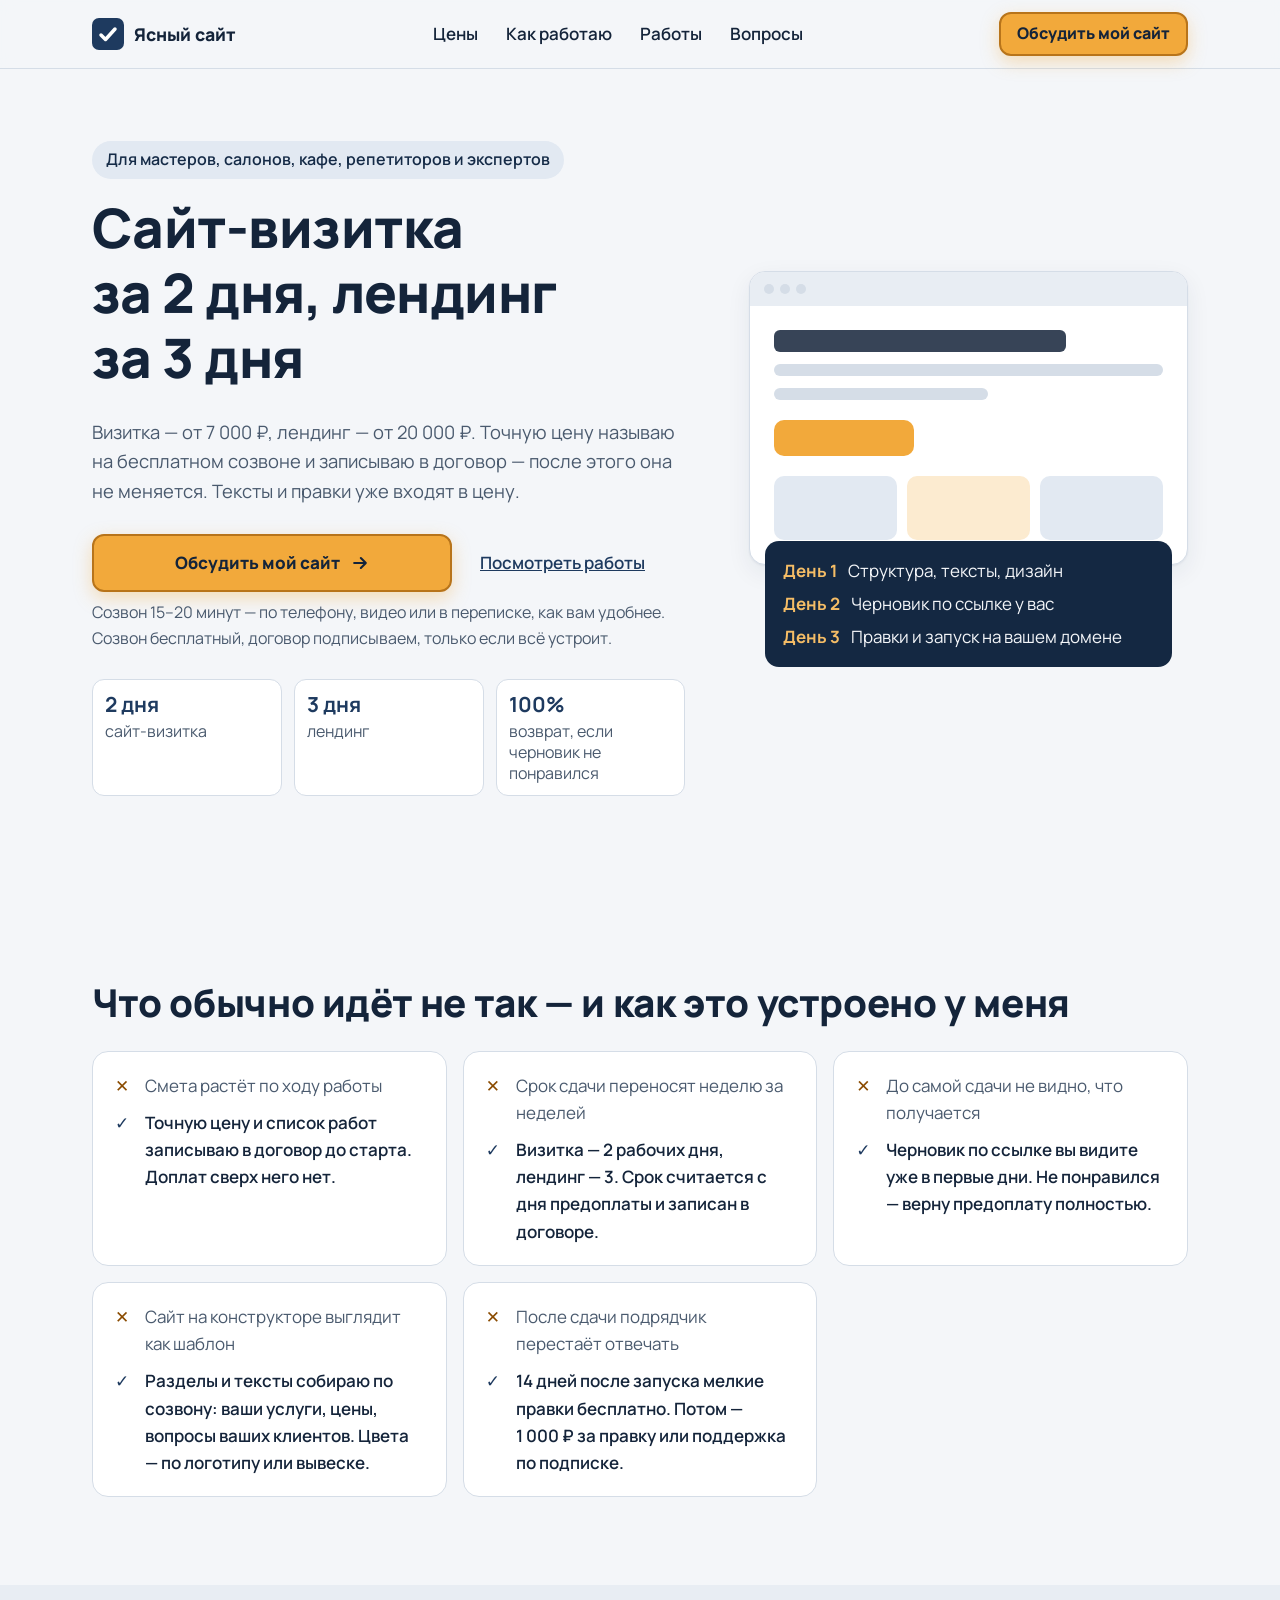
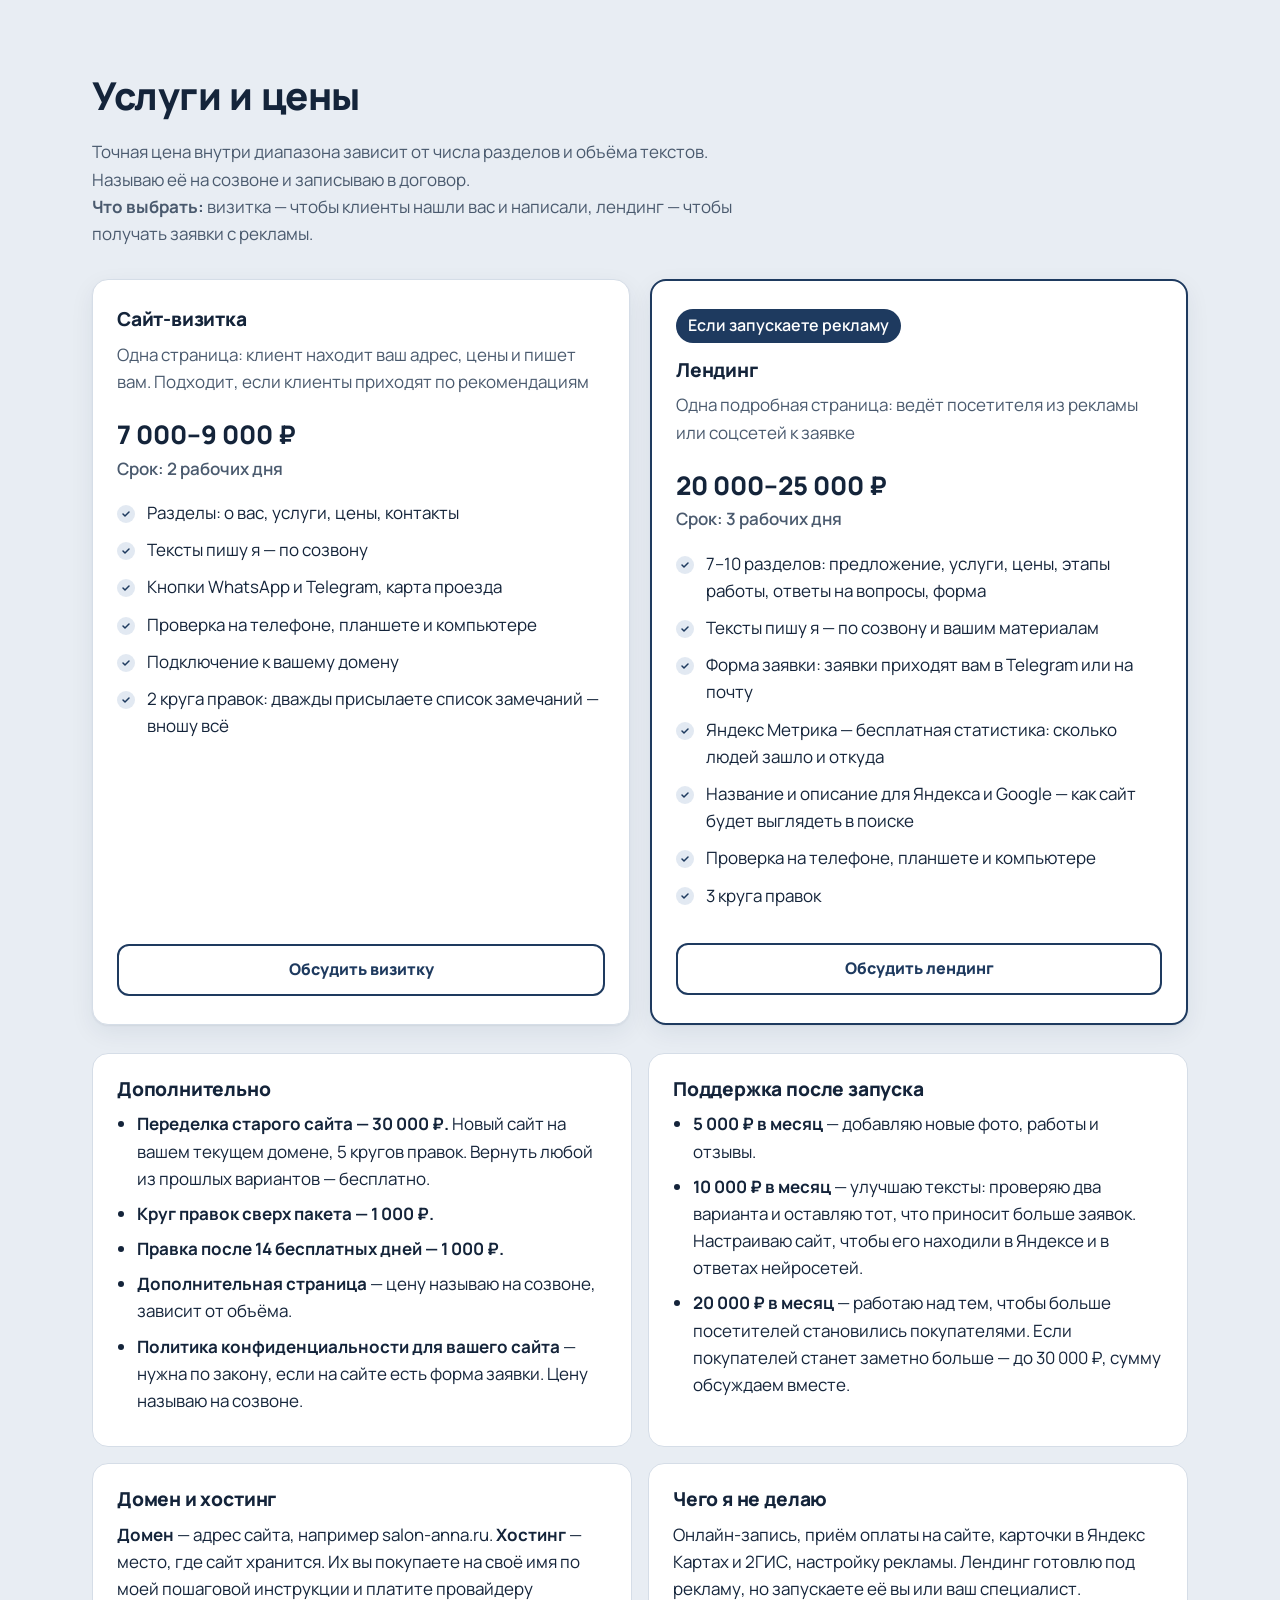
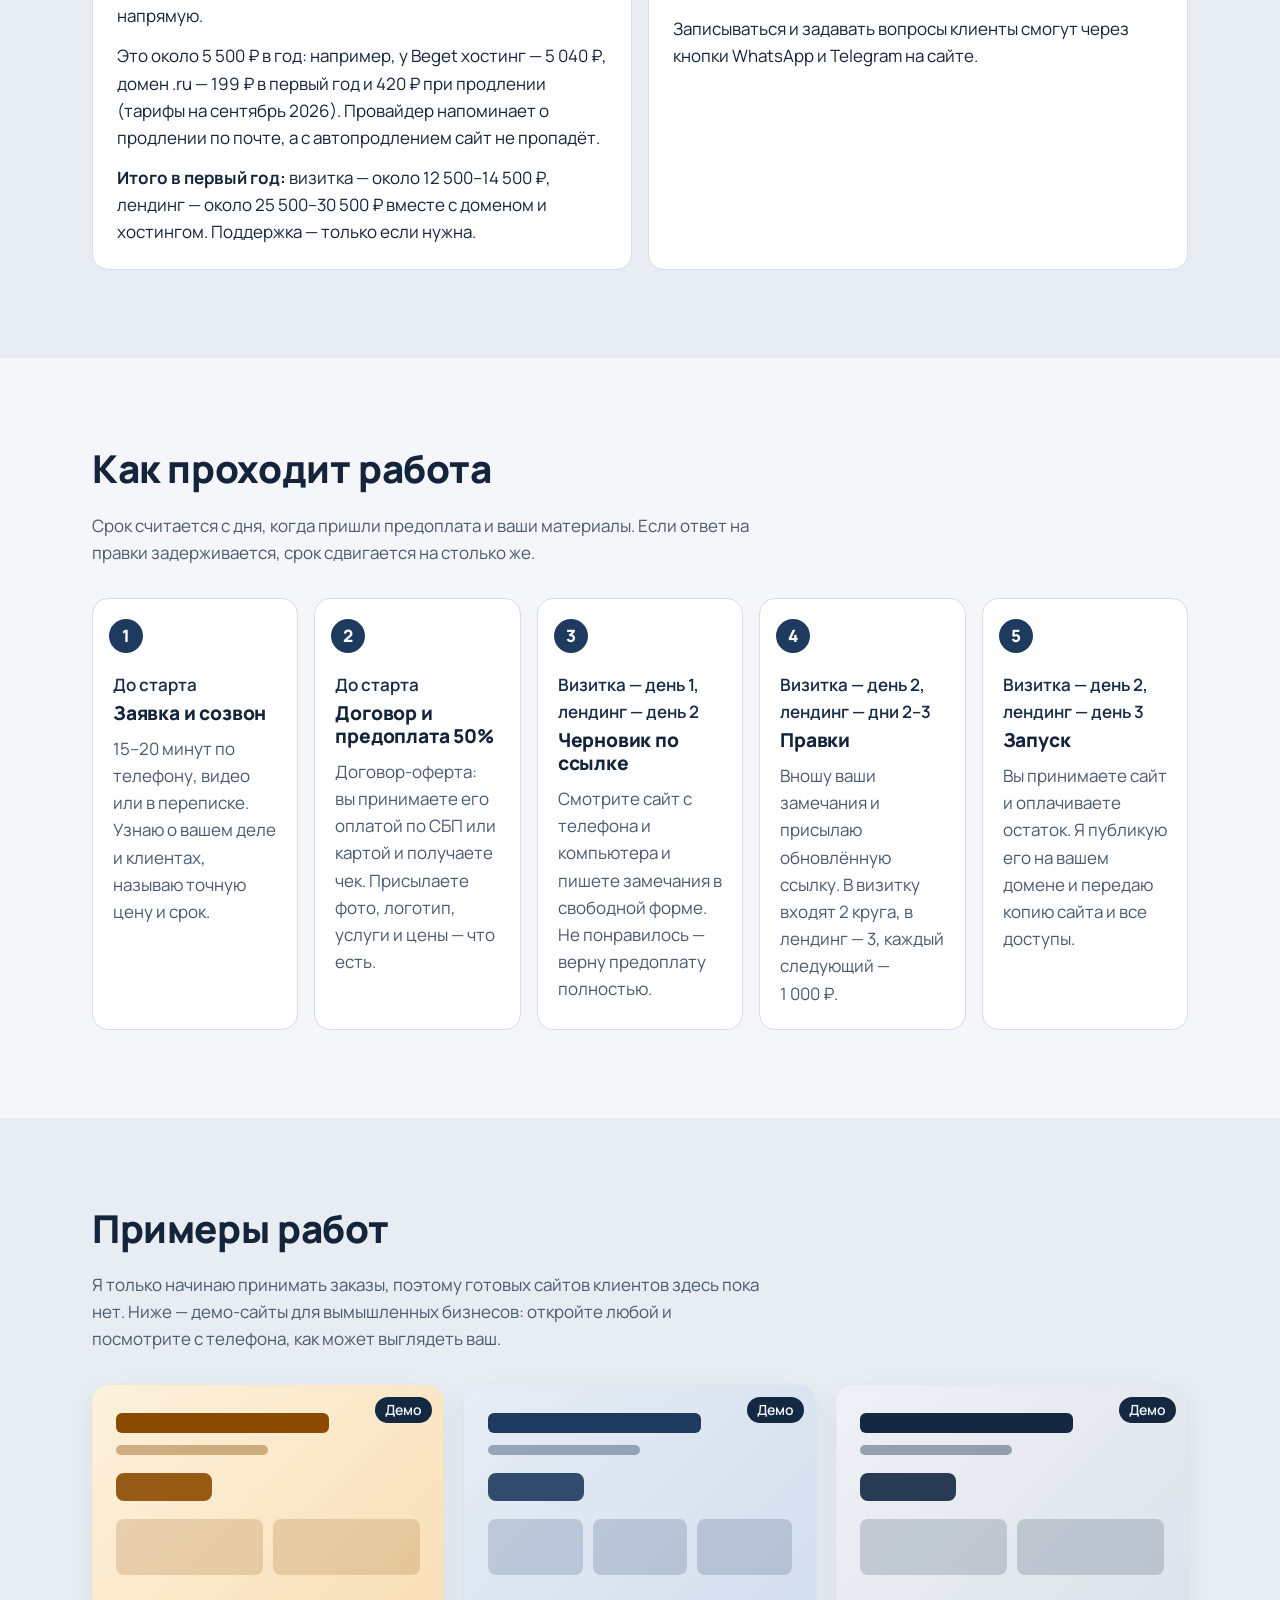
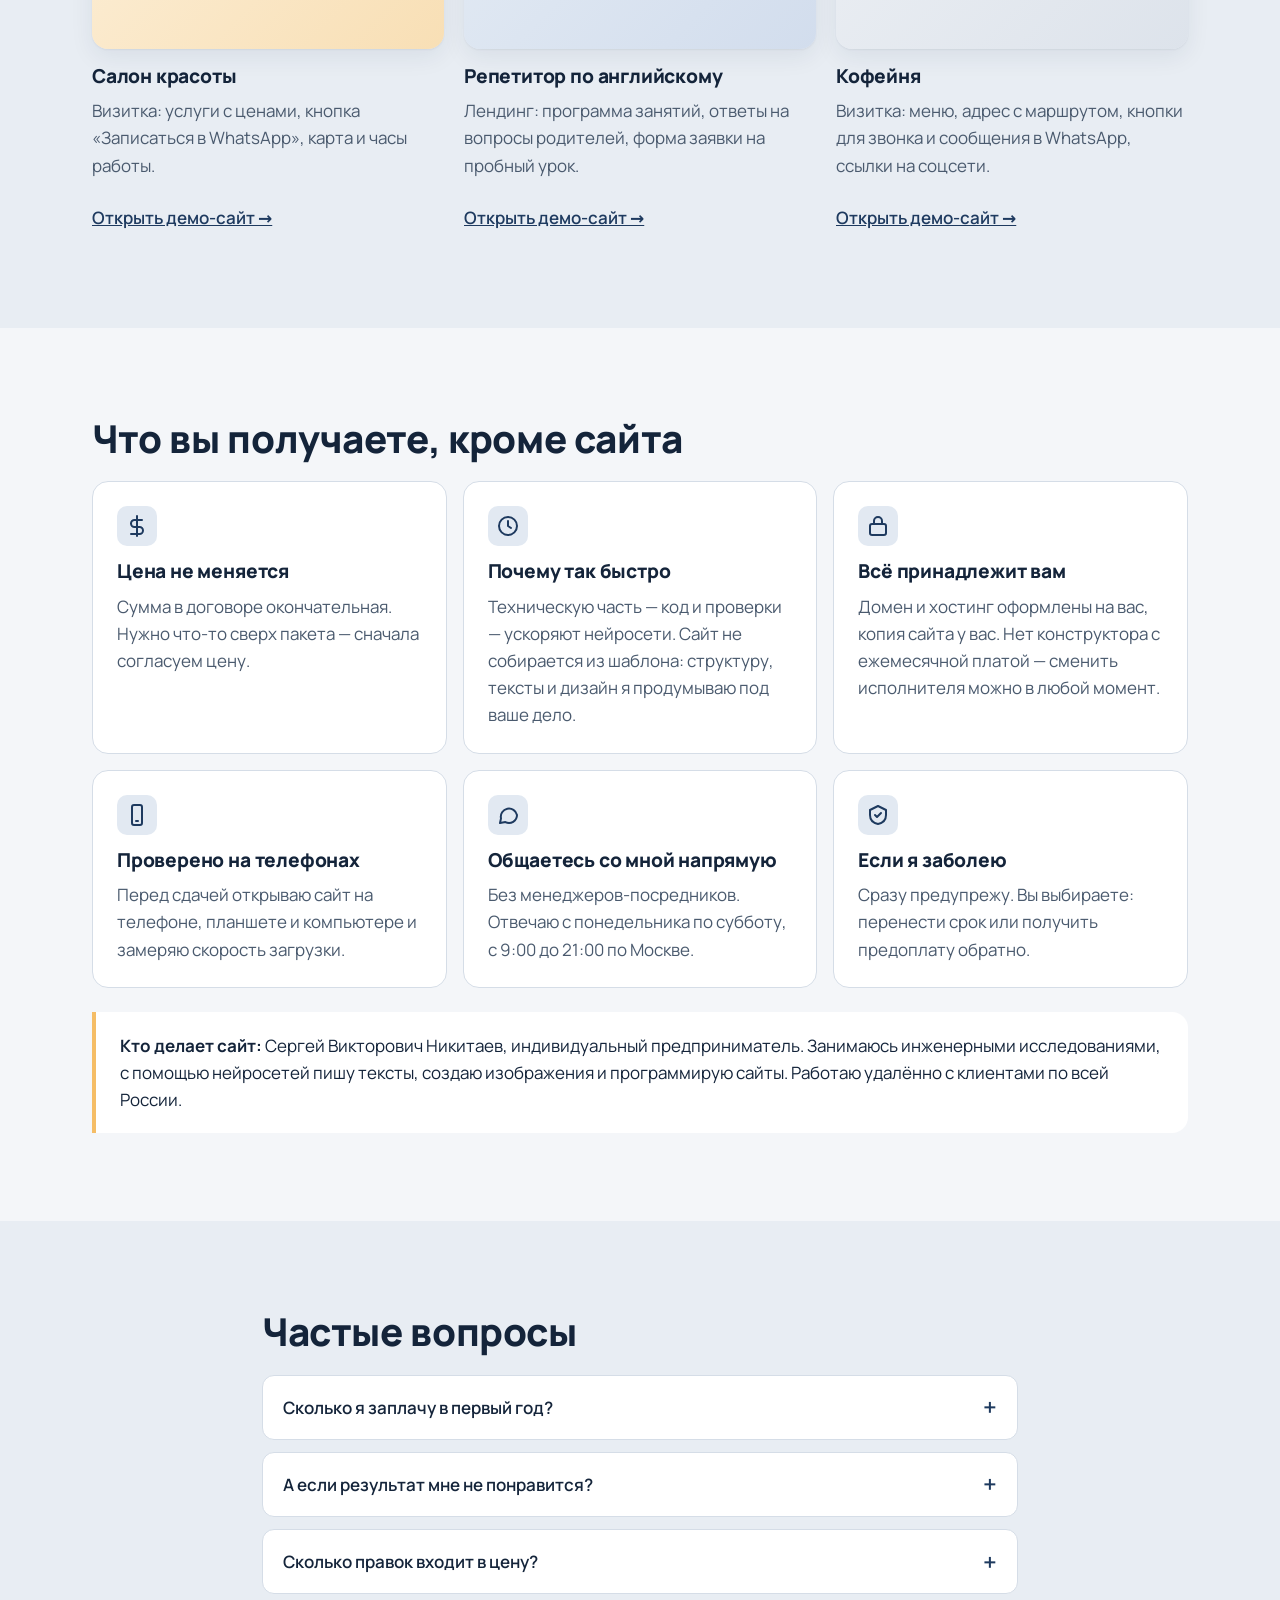
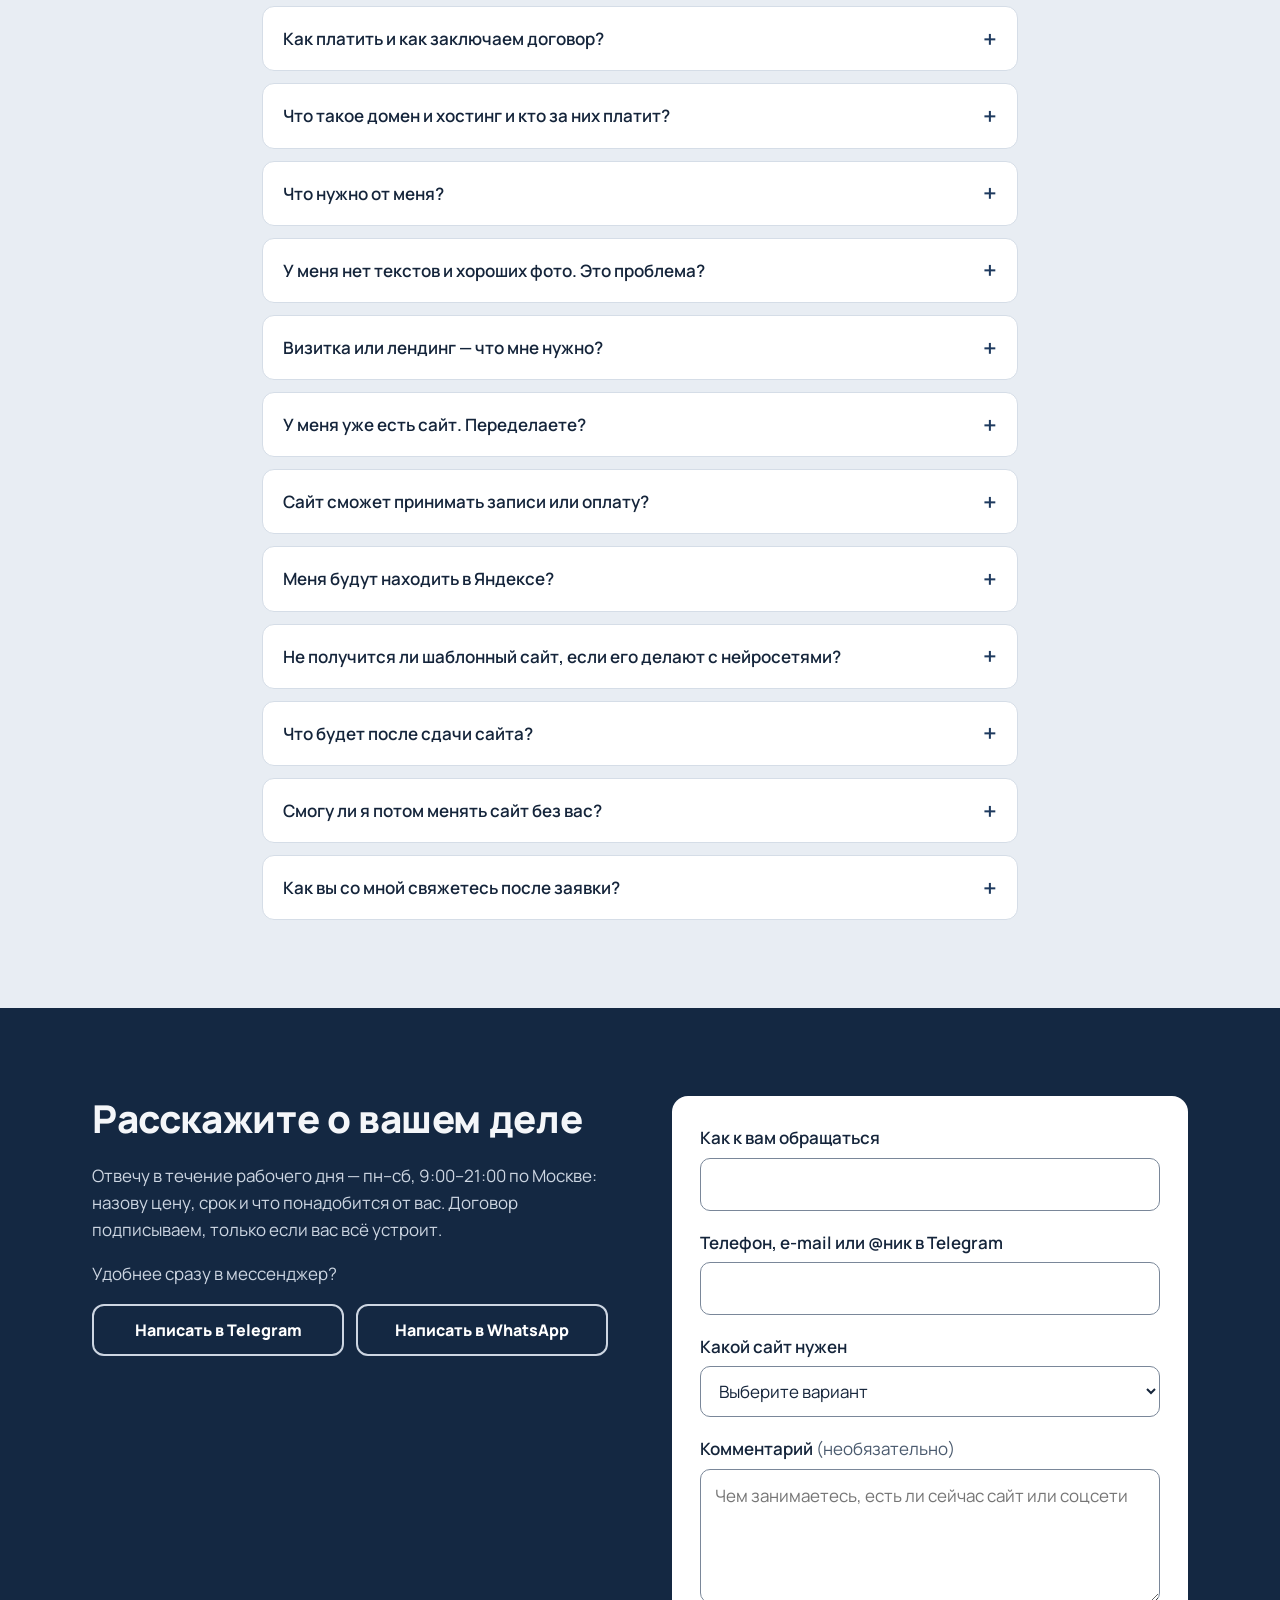
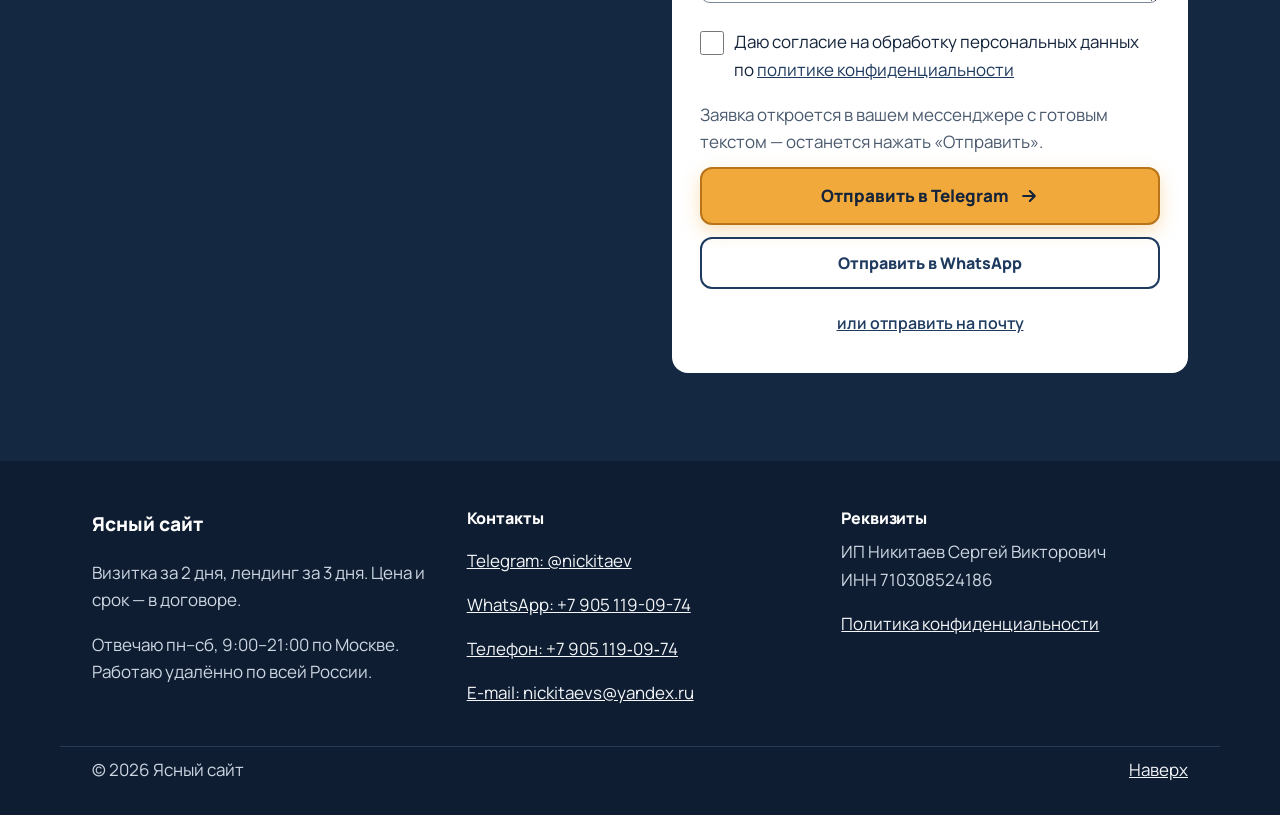
==== commit a04c063f: "Add files via upload" ====
--- a/index.html
+++ b/index.html
@@ -393,7 +393,12 @@
         <label for="f-agree">Даю согласие на обработку персональных данных по <a href="privacy.html">политике конфиденциальности</a></label>
         <p class="field__error" id="f-agree-err" aria-live="polite"></p>
       </div>
-      <button class="btn btn--cta btn--lg btn--block" type="submit">Обсудить мой сайт <svg class="btn__arrow" viewBox="0 0 24 24" aria-hidden="true"><path d="M5 12h14M13 6l6 6-6 6"/></svg></button>
+      <p class="form__hint">Заявка откроется в вашем мессенджере с готовым текстом — останется нажать «Отправить».</p>
+      <div class="send">
+        <button class="btn btn--cta btn--lg btn--block" type="submit" data-via="tg">Отправить в Telegram <svg class="btn__arrow" viewBox="0 0 24 24" aria-hidden="true"><path d="M5 12h14M13 6l6 6-6 6"/></svg></button>
+        <button class="btn btn--ghost btn--block" type="submit" data-via="wa">Отправить в WhatsApp</button>
+        <button class="link-btn" type="submit" data-via="mail">или отправить на почту</button>
+      </div>
       <p class="form__status" id="form-status" role="status" aria-live="polite"></p>
     </form>
   </div>
--- a/style.css
+++ b/style.css
@@ -238,6 +238,10 @@
 .field--check input { width: 24px; height: 24px; margin: 3px 0 0; accent-color: var(--accent); }
 .field--check label { font-weight: 400; margin: 0; }
 .field--check .field__error { grid-column: 1 / -1; }
+.form__hint { color: var(--muted); margin: 0 0 12px; }
+.send { display: grid; gap: 12px; }
+.link-btn { justify-self: center; min-height: 44px; padding: 0 8px; background: none; border: 0; font: 600 1rem/1.2 var(--font); color: var(--accent); text-decoration: underline; cursor: pointer; }
+.link-btn:hover { color: var(--accent-dark); }
 .form__status { margin: 14px 0 0; font-weight: 600; }
 .form__status:empty { display: none; }
 .form__status.is-ok { color: var(--ok); }
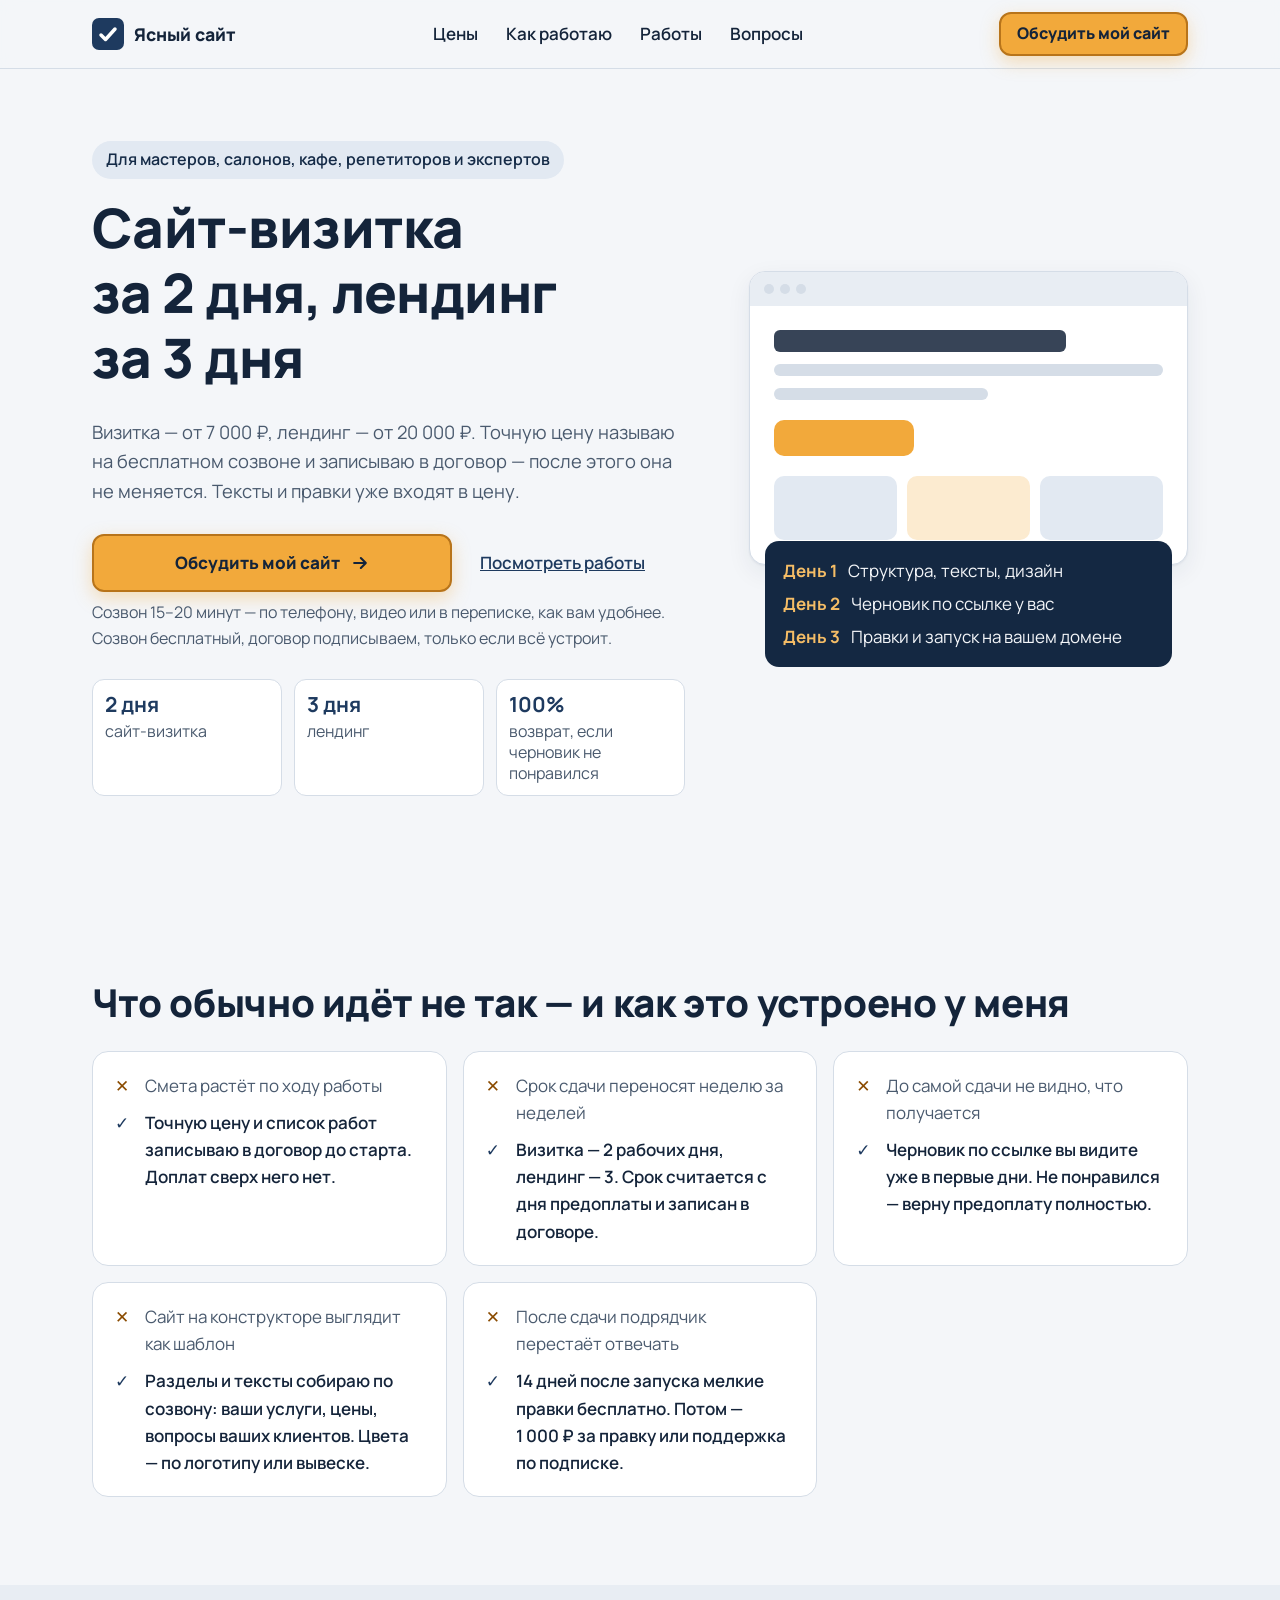
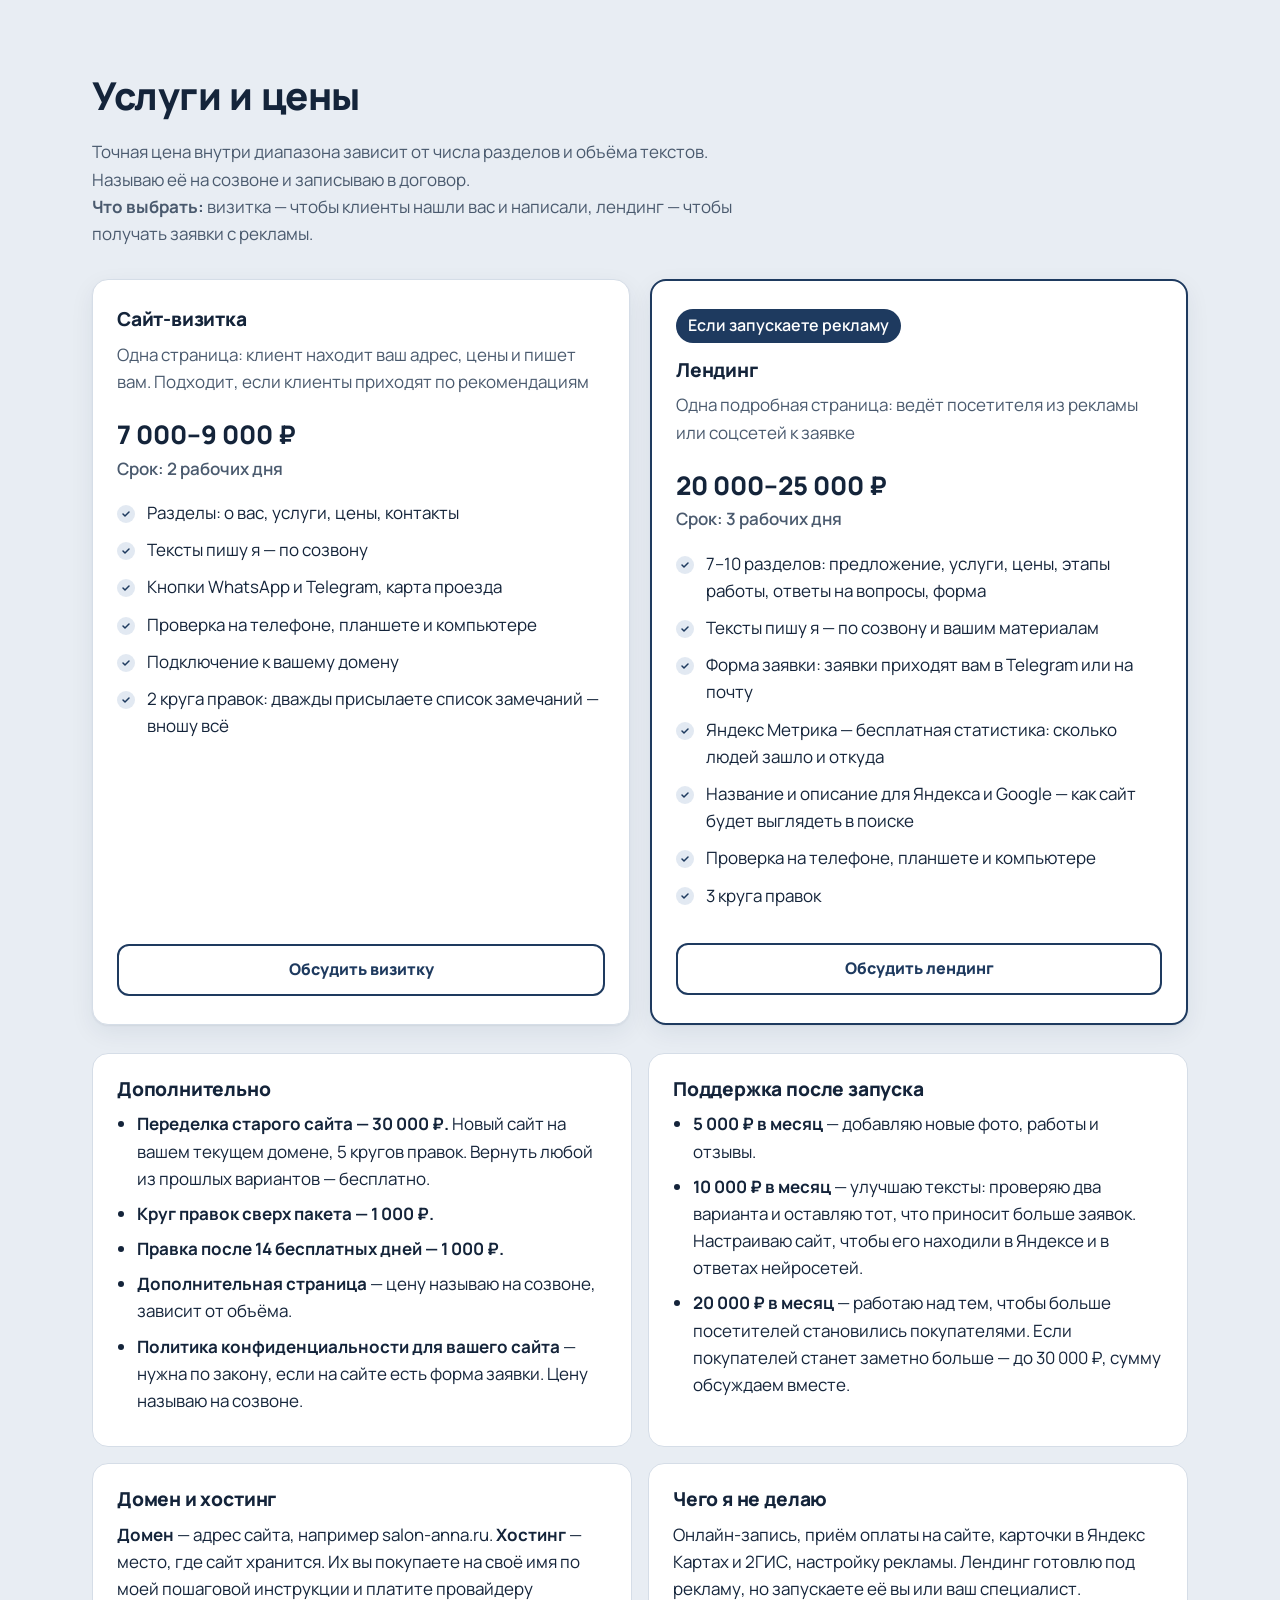
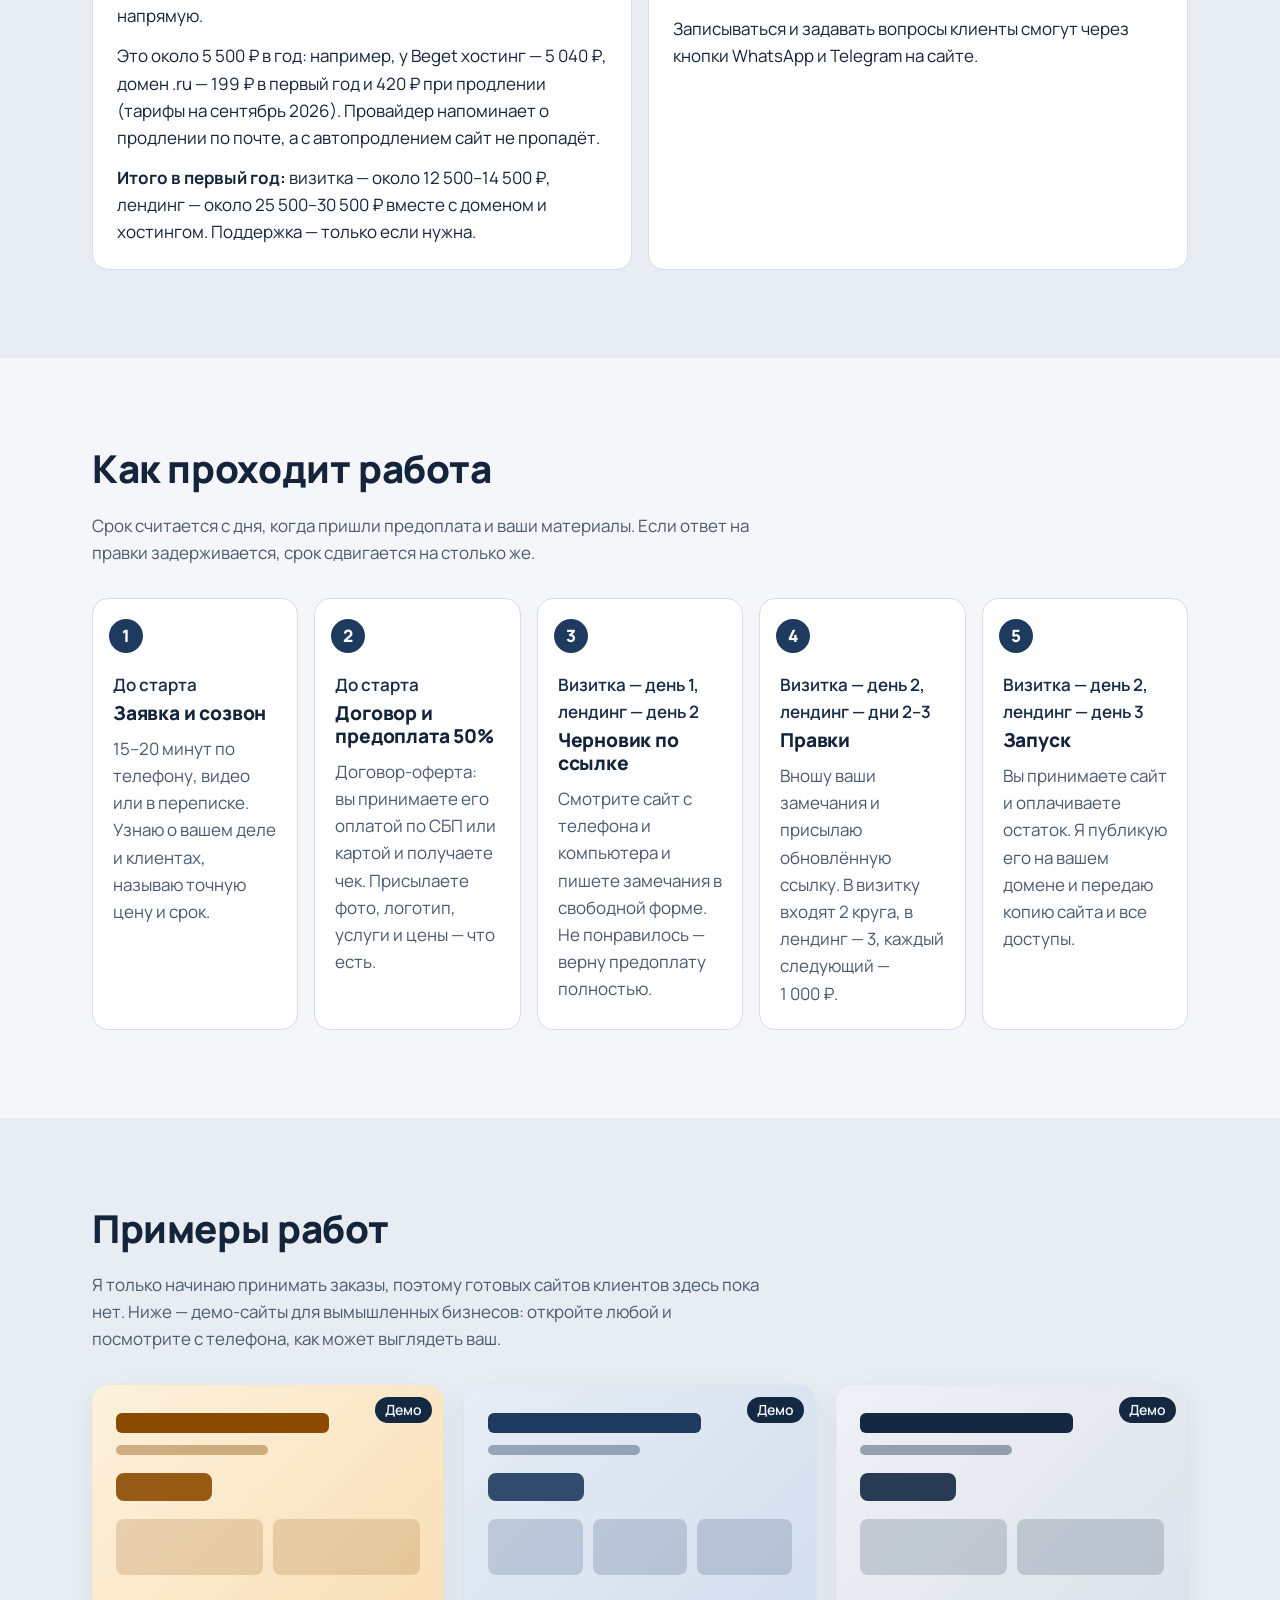
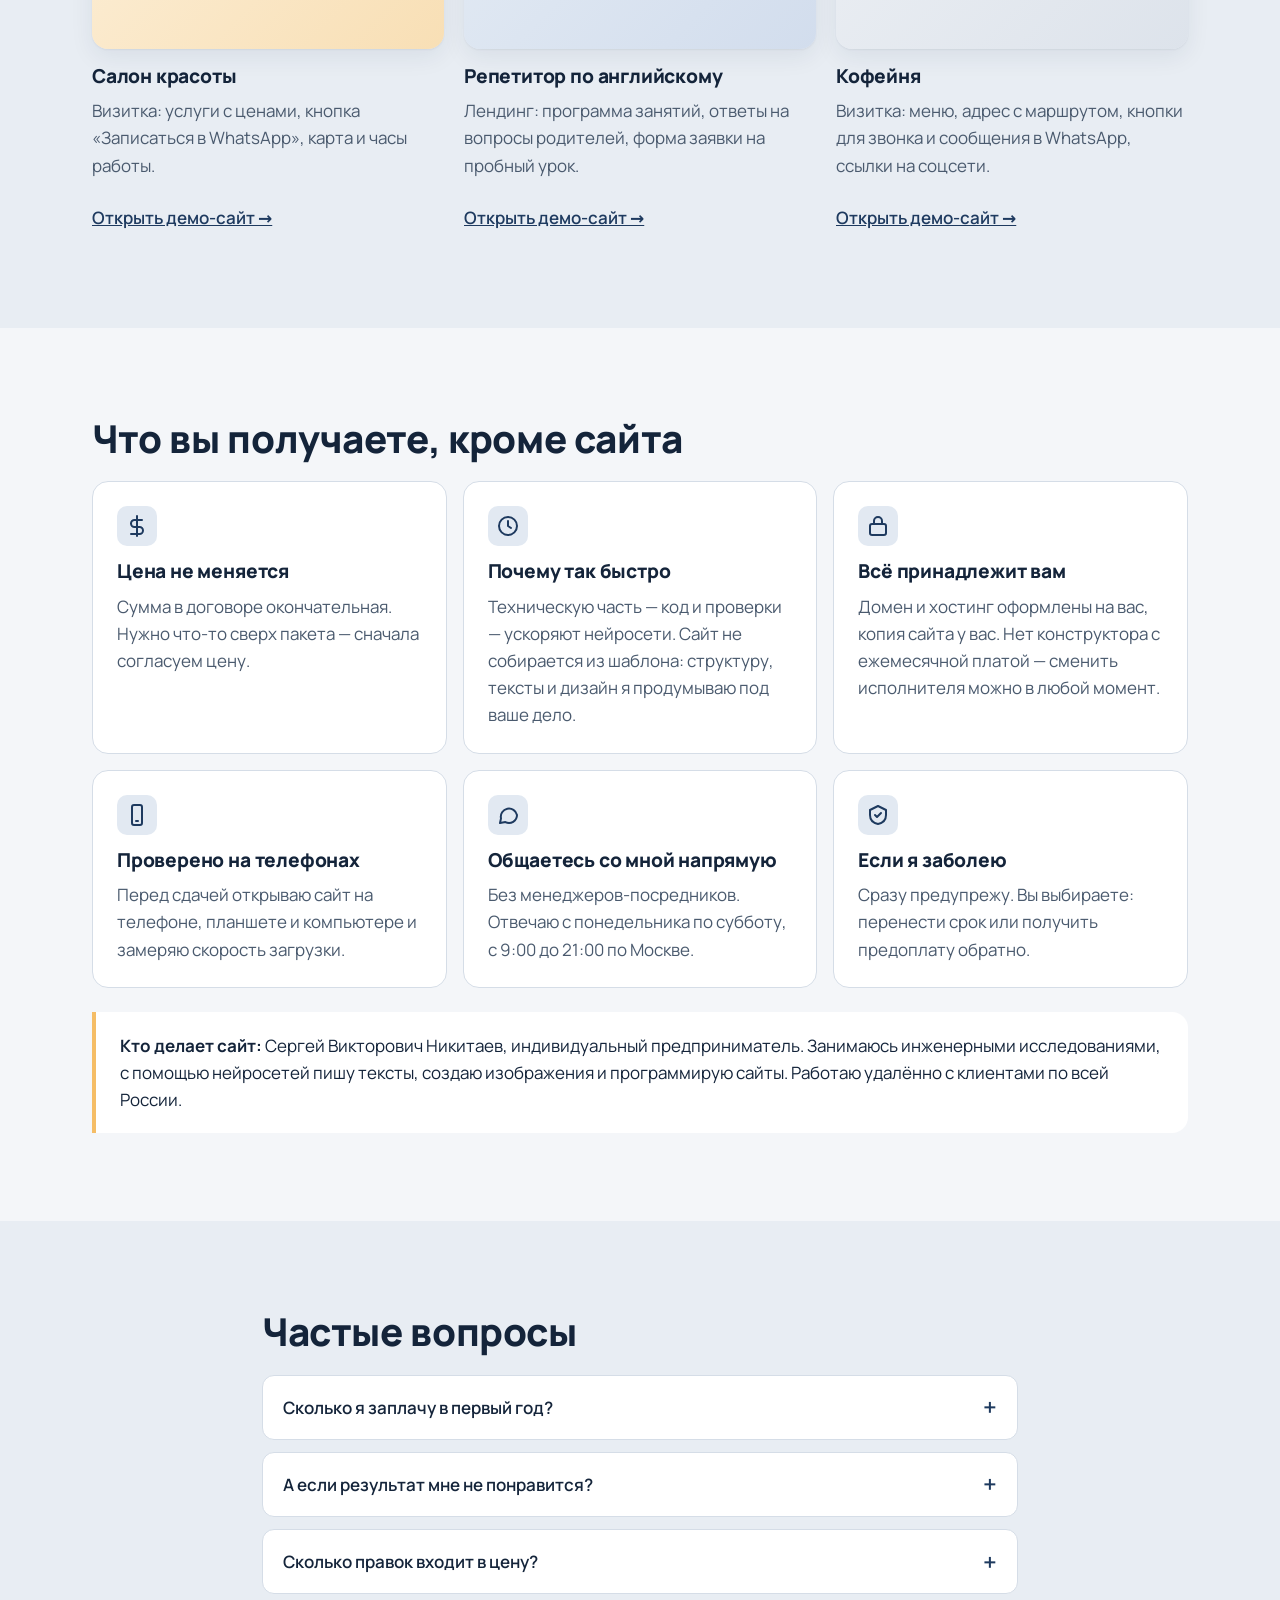
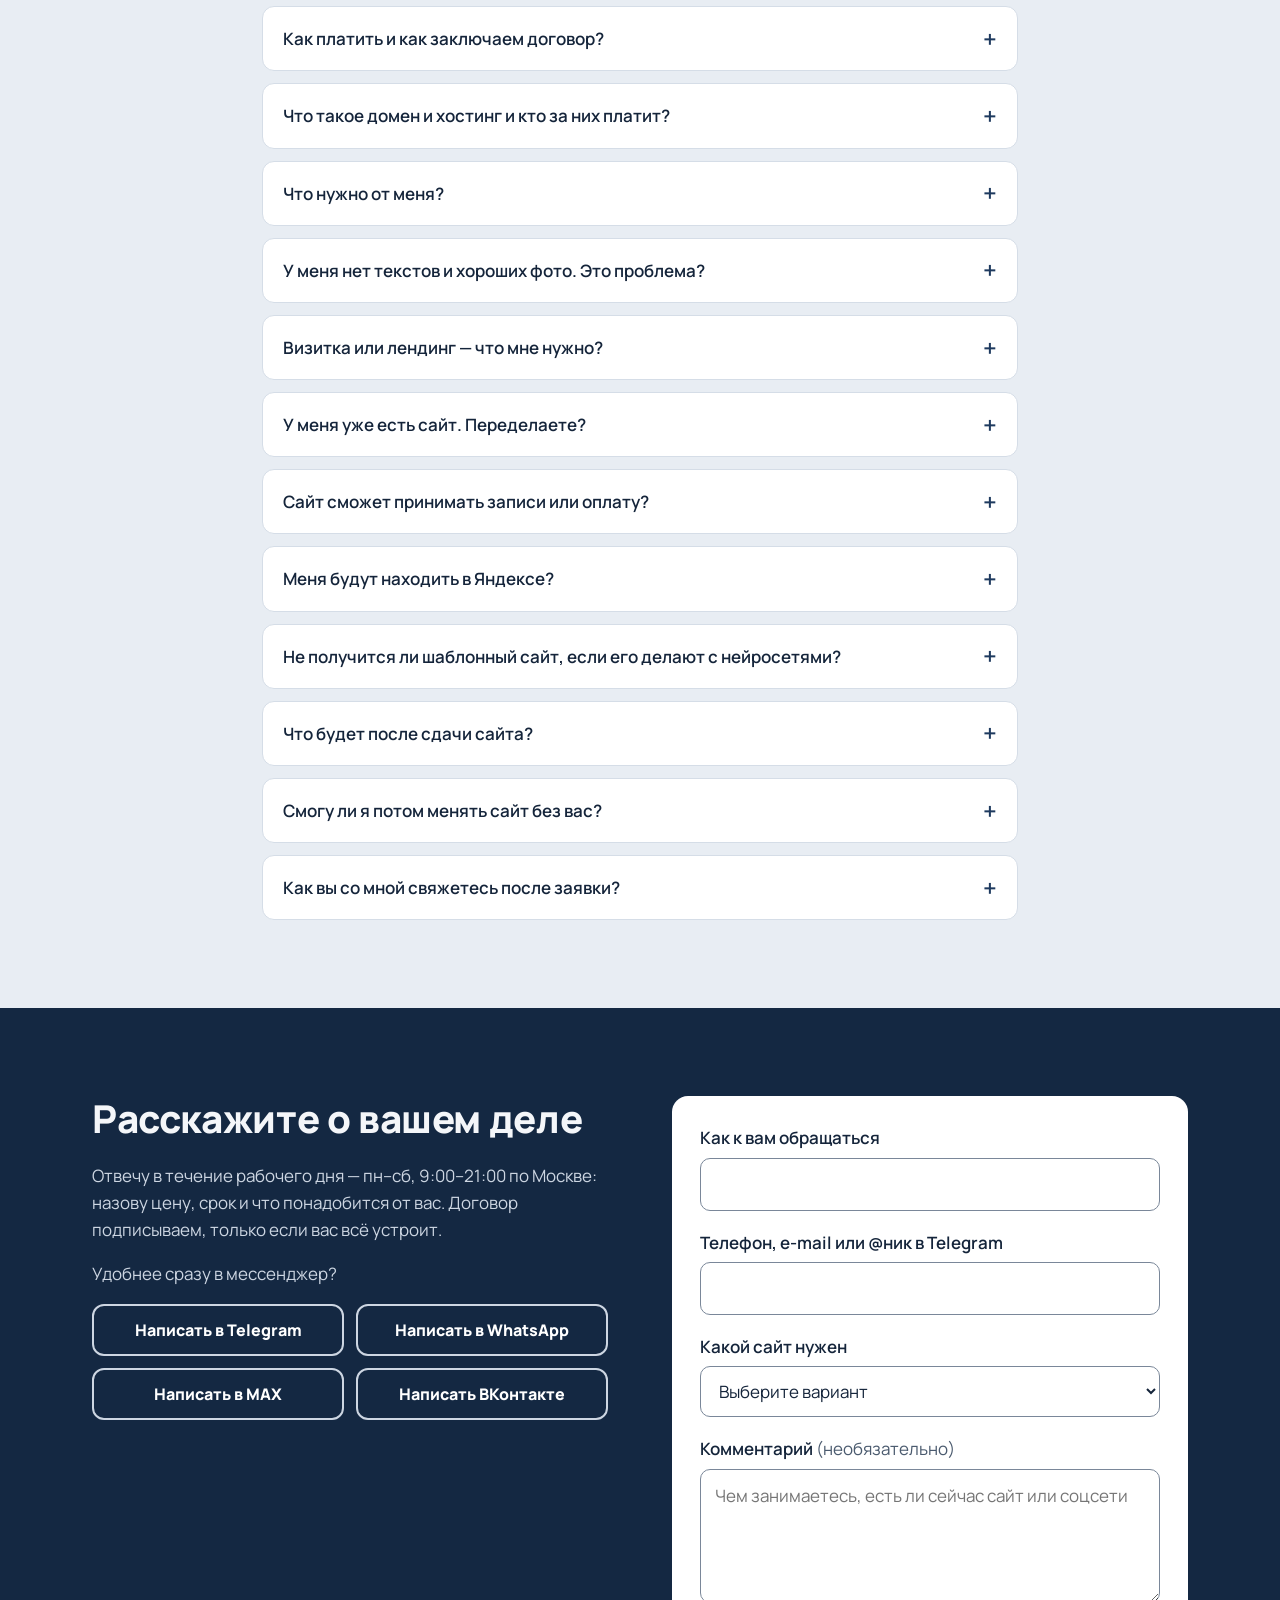
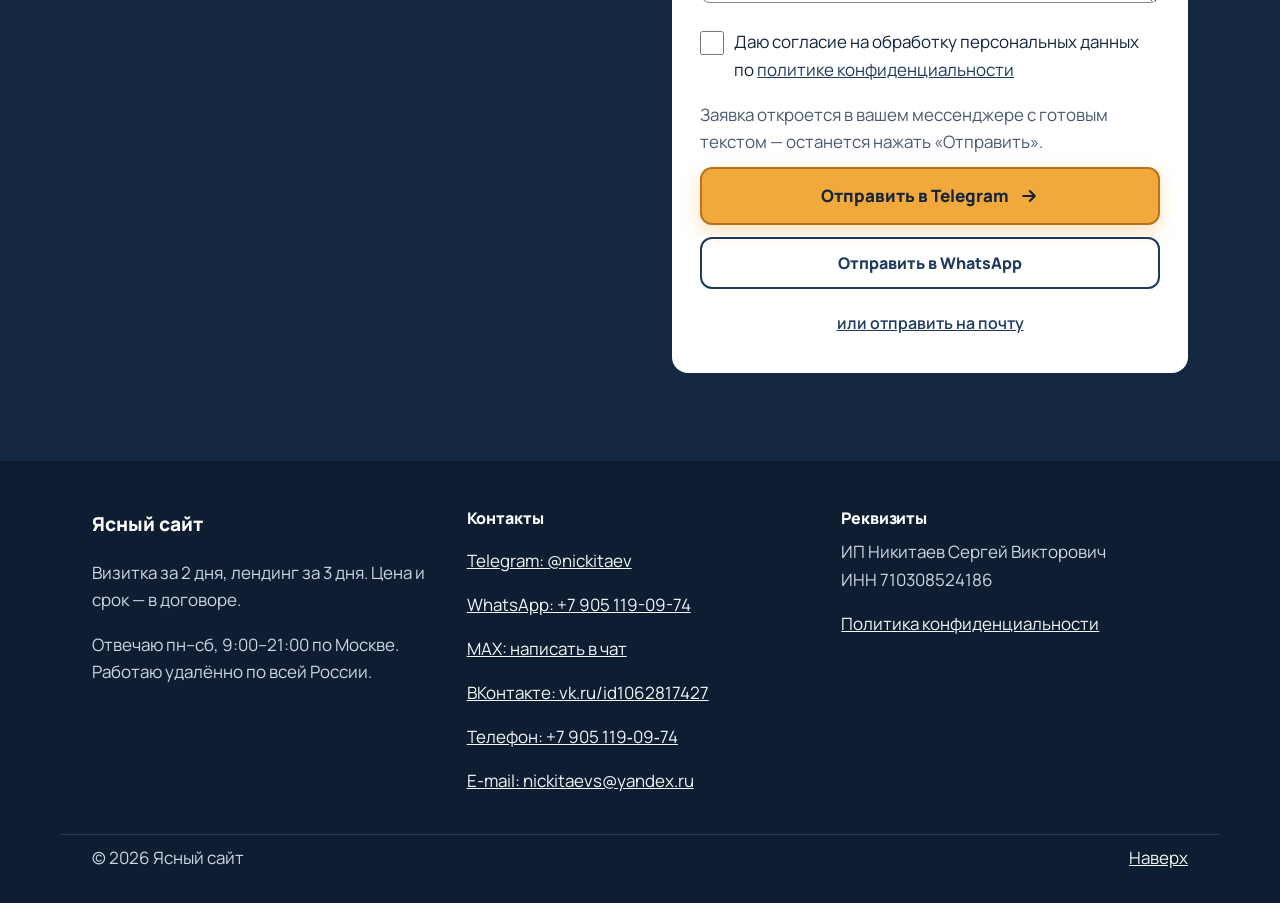
==== commit b215f7be: "Add files via upload" ====
--- a/index.html
+++ b/index.html
@@ -361,6 +361,8 @@
       <div class="messengers">
         <a class="btn btn--light" href="https://t.me/nickitaev">Написать в Telegram</a>
         <a class="btn btn--light" href="https://wa.me/79051190974">Написать в WhatsApp</a>
+        <a class="btn btn--light" href="https://max.ru/u/f9LHodD0cOIn-xteZyFrYfZ3BY91VoqHTHcc_ilxX2cQ3xbERqH07AewHko">Написать в MAX</a>
+        <a class="btn btn--light" href="https://vk.ru/id1062817427">Написать ВКонтакте</a>
       </div>
     </div>
     <form class="form reveal" id="lead-form" novalidate>
@@ -417,6 +419,8 @@
       <ul class="footer__list">
         <li><a href="https://t.me/nickitaev">Telegram: @nickitaev</a></li>
         <li><a href="https://wa.me/79051190974">WhatsApp: +7&nbsp;905&nbsp;119-09-74</a></li>
+        <li><a href="https://max.ru/u/f9LHodD0cOIn-xteZyFrYfZ3BY91VoqHTHcc_ilxX2cQ3xbERqH07AewHko">MAX: написать в чат</a></li>
+        <li><a href="https://vk.ru/id1062817427">ВКонтакте: vk.ru/id1062817427</a></li>
         <li><a href="tel:+79051190974">Телефон:&nbsp;+7&nbsp;905&nbsp;119&#8209;09&#8209;74</a></li>
         <li><a href="mailto:nickitaevs@yandex.ru">E-mail: nickitaevs@yandex.ru</a></li>
       </ul>
--- a/style.css
+++ b/style.css
@@ -221,6 +221,7 @@
 .form { background: var(--surface); color: var(--text); border-radius: var(--radius); padding: 24px 20px; }
 .messengers { display: flex; flex-wrap: wrap; gap: 12px; }
 .messengers .btn { flex: 1 1 200px; }
+.footer__list li { min-height: 44px; display: flex; align-items: center; }
 .field { margin-bottom: 18px; }
 .field label { display: block; font-weight: 600; margin-bottom: 6px; }
 .optional { font-weight: 400; color: var(--muted); }
